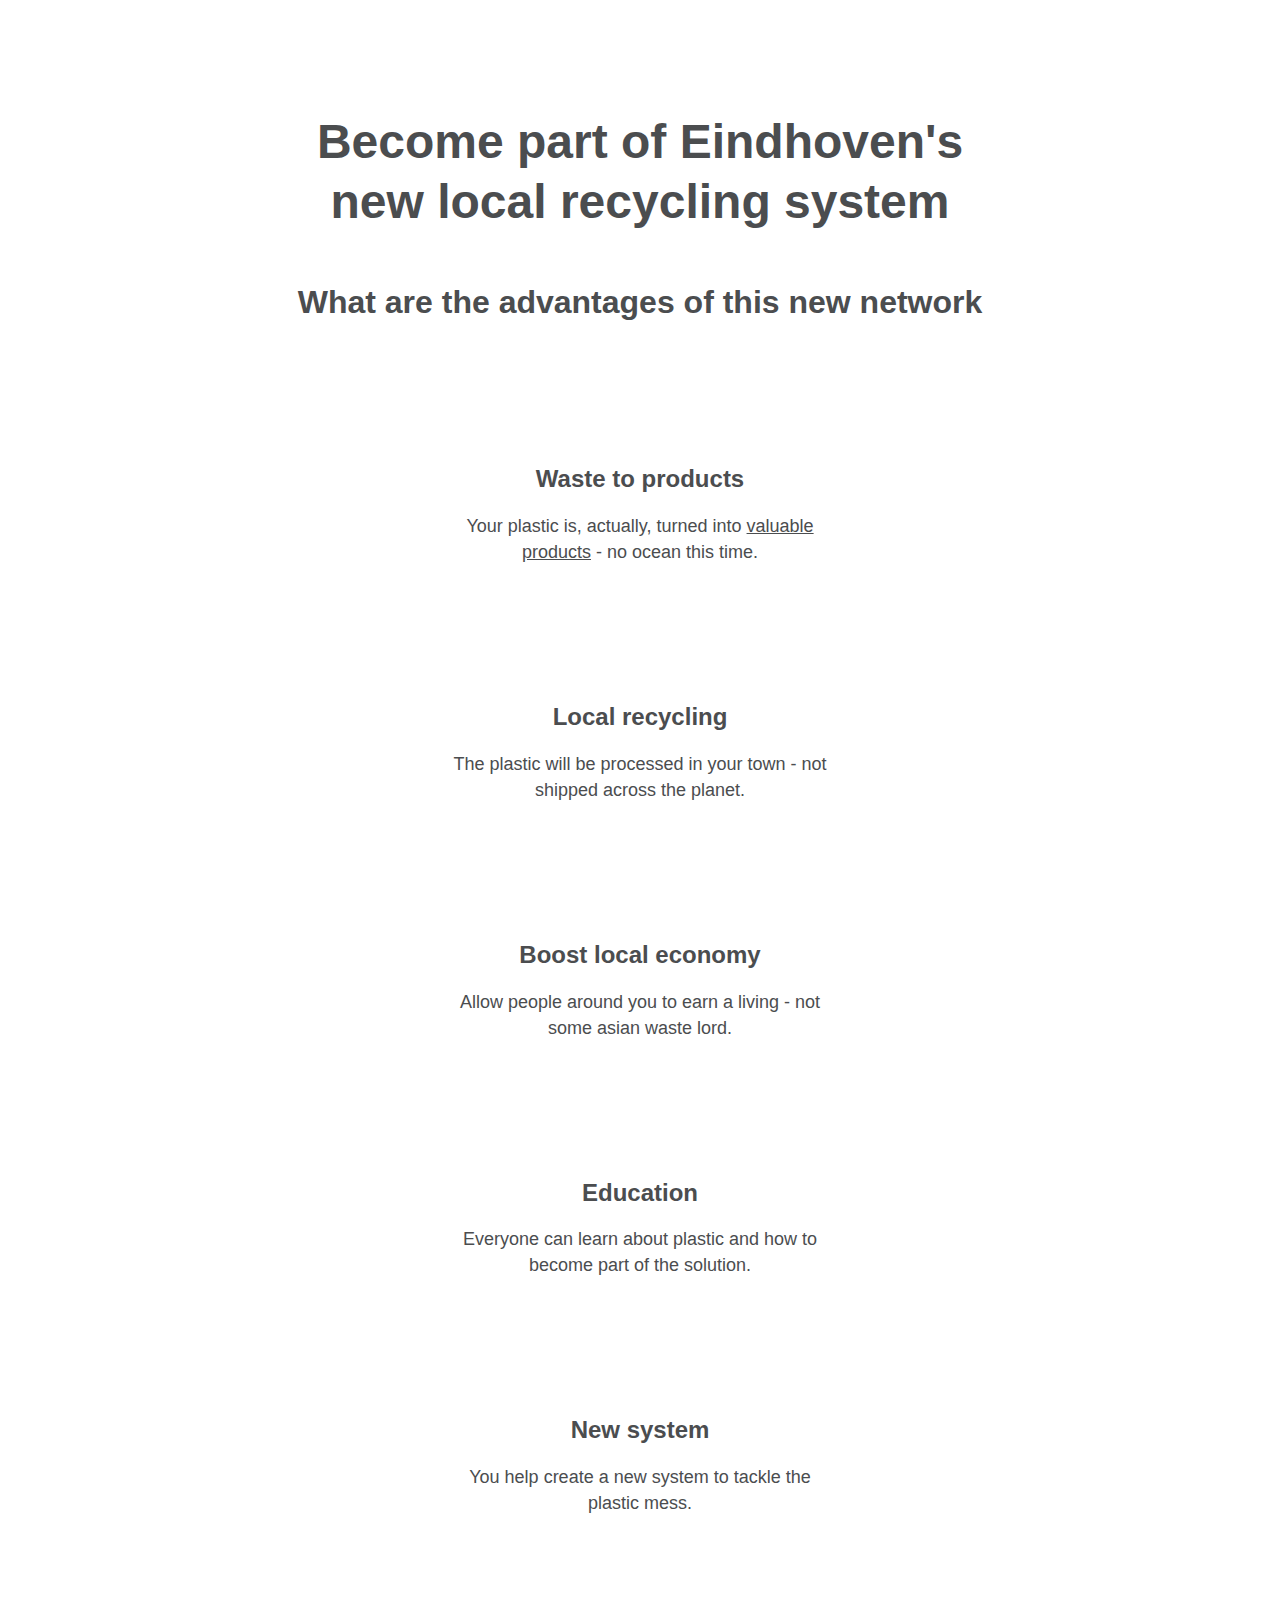
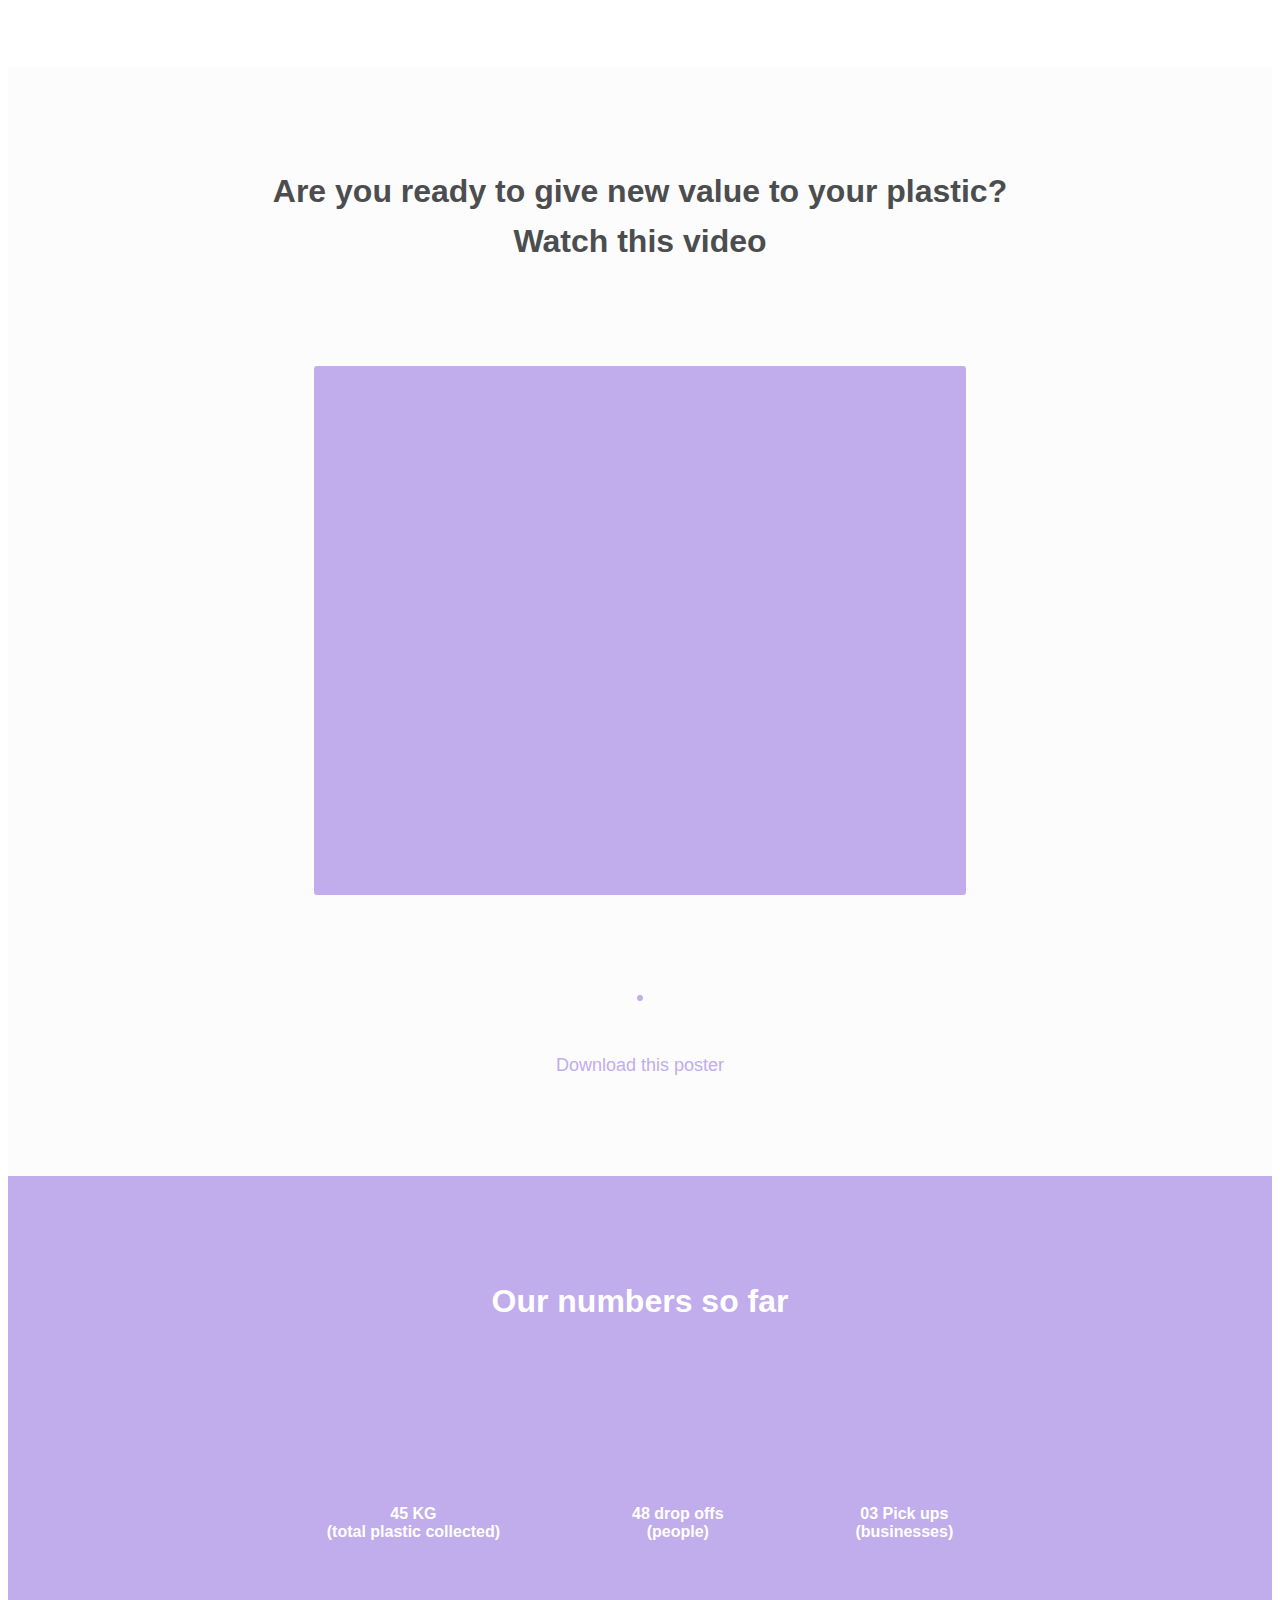
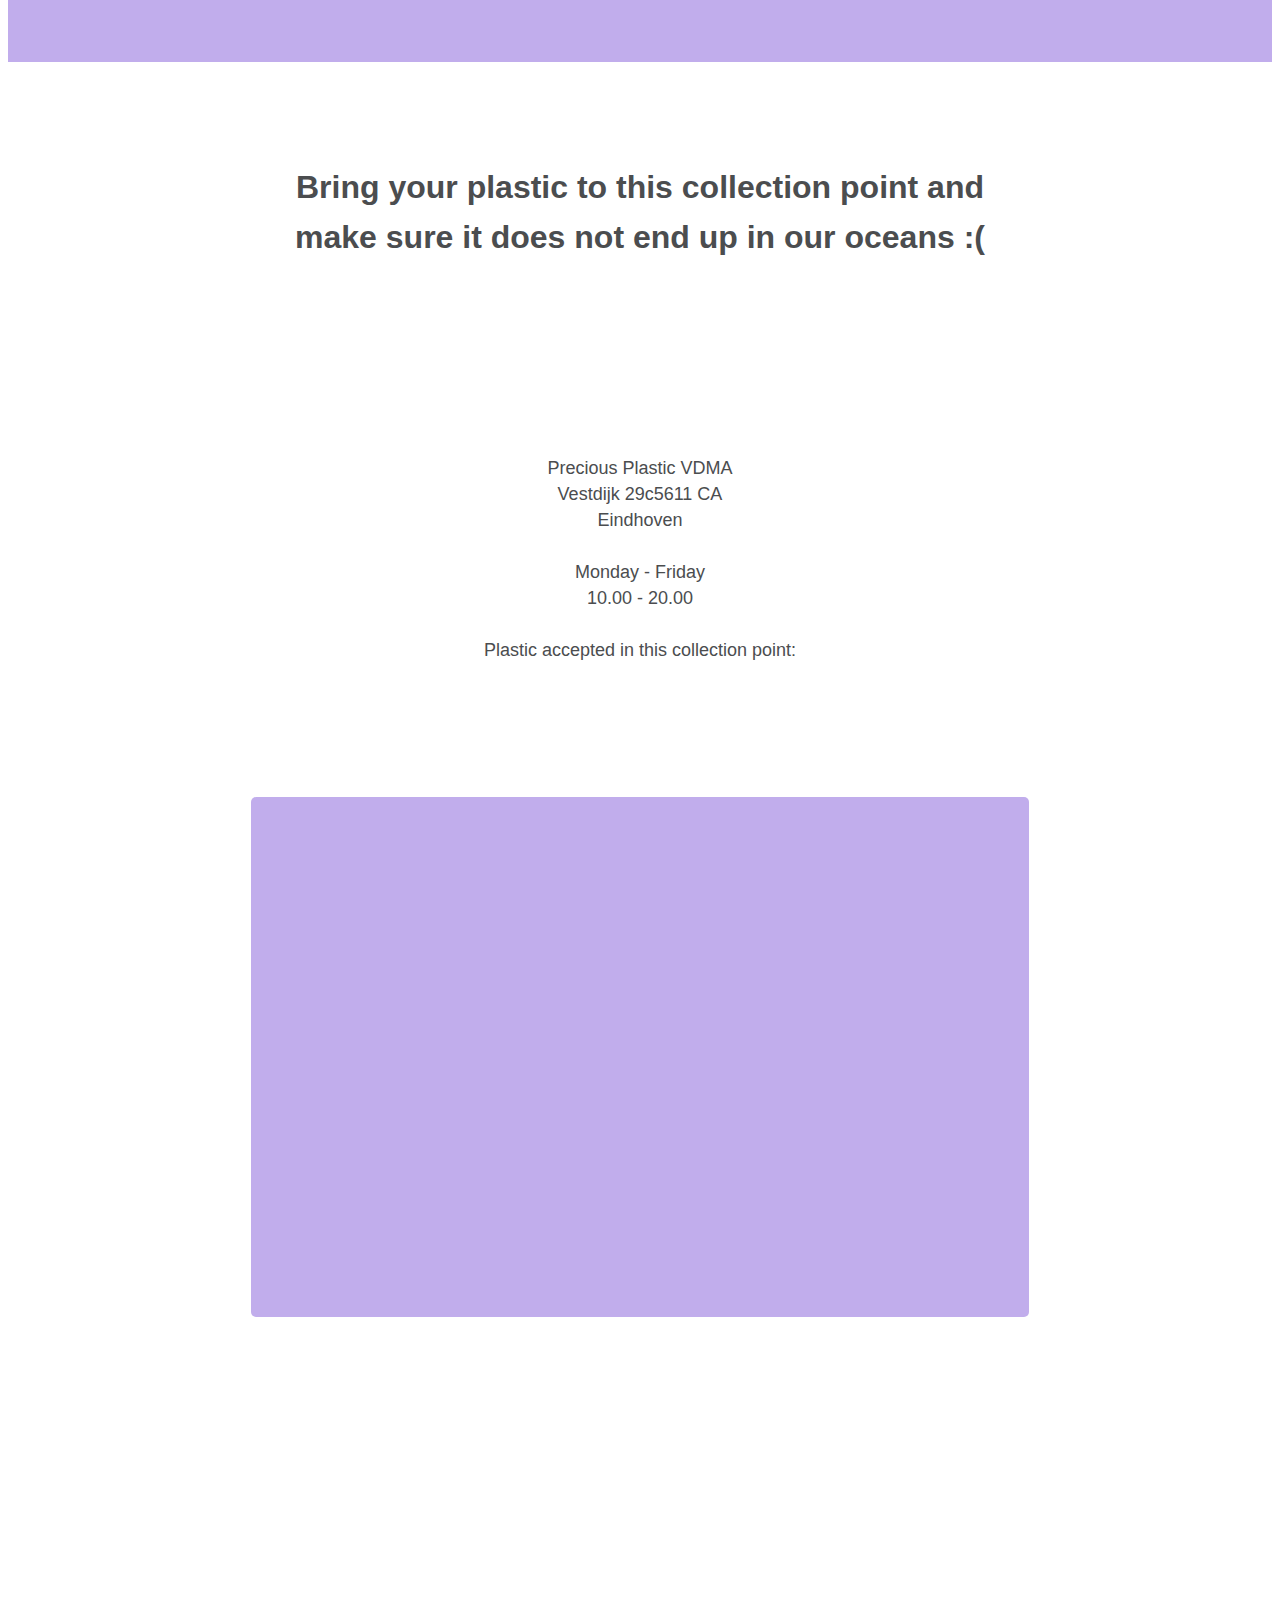
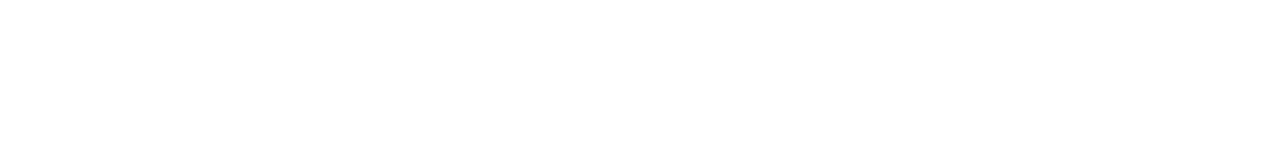
==== index.html @ 82a97abc "eindhoven" ====
<!DOCTYPE html>
<!--  This site was created in Webflow. http://www.webflow.com  -->
<!--  Last Published: Tue May 21 2019 13:34:16 GMT+0000 (UTC)  -->
<html data-wf-page="5cdd6610ee894c392faea8a6" data-wf-site="5cdd6610ee894c29fbaea8a5">
<head>
  <meta charset="utf-8">
  <title>Collect Precious Plastic in Eindhoven</title>
  <meta content="Become part of a new local recycling system" name="description">
  <meta content="Collect Precious Plastic in Eindhoven" property="og:title">
  <meta content="Become part of a new local recycling system" property="og:description">
  <meta content="summary" name="twitter:card">
  <meta content="width=device-width, initial-scale=1" name="viewport">
  <meta content="UA-69053098-6" name="google-site-verification">
  <meta content="Webflow" name="generator">
  <link href="css/normalize.css" rel="stylesheet" type="text/css">
  <link href="css/webflow.css" rel="stylesheet" type="text/css">
  <link href="css/collect-precious-plastic.webflow.css" rel="stylesheet" type="text/css">
  <script src="https://ajax.googleapis.com/ajax/libs/webfont/1.6.26/webfont.js" type="text/javascript"></script>
  <script type="text/javascript">WebFont.load({  google: {    families: ["Varela Round:400","Open Sans:300,300italic,400,400italic,600,600italic,700,700italic,800,800italic"]  }});</script>
  <!-- [if lt IE 9]><script src="https://cdnjs.cloudflare.com/ajax/libs/html5shiv/3.7.3/html5shiv.min.js" type="text/javascript"></script><![endif] -->
  <script type="text/javascript">!function(o,c){var n=c.documentElement,t=" w-mod-";n.className+=t+"js",("ontouchstart"in o||o.DocumentTouch&&c instanceof DocumentTouch)&&(n.className+=t+"touch")}(window,document);</script>
  <link href="images/pp-fav.jpg" rel="shortcut icon" type="image/x-icon">
  <link href="images/pp-webclip.jpg" rel="apple-touch-icon">
</head>
<body class="body">
  <div class="landing"><img src="images/flag_color.png" width="150" srcset="images/flag_color-p-800.png 800w, images/flag_color-p-1080.png 1080w, images/flag_color-p-1600.png 1600w, images/flag_color.png 2403w" sizes="150px" alt="" class="logo">
    <h1 class="h1 hero">Become part of Eindhoven's <br>new local recycling system</h1>
  </div><img src="images/big-image-v5.png" srcset="images/big-image-v5-p-500.png 500w, images/big-image-v5-p-800.png 800w, images/big-image-v5-p-1080.png 1080w, images/big-image-v5-p-1600.png 1600w, images/big-image-v5-p-2000.png 2000w, images/big-image-v5-p-2600.png 2600w, images/big-image-v5.png 2944w" sizes="(max-width: 2944px) 100vw, 2944px" alt="" class="network-illustration"><img src="images/big-image-mobile-v1.png" srcset="images/big-image-mobile-v1-p-500.png 500w, images/big-image-mobile-v1.png 640w" sizes="100vw" alt="" class="image-4">
  <div class="advantages">
    <h1 class="h1">What are the advantages of this new network</h1>
    <div class="advantage-wrapper">
      <div class="advantage-img"><img src="images/advantage-1.png" width="188.5" alt=""></div>
      <div class="advantage-text">
        <h2 class="h2">Waste to products</h2>
        <p class="paragraph">Your plastic is, actually, turned into <a href="https://www.instagram.com/realpreciousplastic/" target="_blank" class="inlinelinnk link-3">valuable products</a> - no ocean this time.</p>
      </div>
    </div>
    <div class="advantage-wrapper">
      <div class="advantage-img"><img src="images/advantage-2.png" width="188.5" alt=""></div>
      <div class="advantage-text">
        <h2 class="h2">Local recycling</h2>
        <p class="paragraph">The plastic will be processed in your town - not shipped across the planet.</p>
      </div>
    </div>
    <div class="advantage-wrapper">
      <div class="advantage-img"><img src="images/advantage-3.png" width="188.5" alt=""></div>
      <div class="advantage-text">
        <h2 class="h2">Boost local economy</h2>
        <p class="paragraph">Allow people around you to earn a living - not some asian waste lord.</p>
      </div>
    </div>
    <div class="advantage-wrapper">
      <div class="advantage-img"><img src="images/advantage-4.png" width="188.5" alt=""></div>
      <div class="advantage-text">
        <h2 class="h2">Education</h2>
        <p class="paragraph">Everyone can learn about plastic and how to become part of the solution.</p>
      </div>
    </div>
    <div class="advantage-wrapper">
      <div class="advantage-img"><img src="images/advantage-5-v2.png" width="188.5" alt=""></div>
      <div class="advantage-text">
        <h2 class="h2">New system</h2>
        <p class="paragraph">You help create a new system to tackle the plastic mess. </p>
      </div>
    </div>
  </div>
  <div class="prepare-your-plastic">
    <h1 class="h1">Are you ready to give new value to your plastic?<br>Watch this video</h1>
    <div class="video-wrapper">
      <div style="padding-top:56.17021276595745%" id="w-node-d976dc9692a2-2faea8a6" class="w-video w-embed"><iframe class="embedly-embed" src="https://cdn.embedly.com/widgets/media.html?src=https%3A%2F%2Fwww.youtube.com%2Fembed%2F7zm_xVx7TBs%3Ffeature%3Doembed&url=http%3A%2F%2Fwww.youtube.com%2Fwatch%3Fv%3D7zm_xVx7TBs&image=https%3A%2F%2Fi.ytimg.com%2Fvi%2F7zm_xVx7TBs%2Fhqdefault.jpg&key=96f1f04c5f4143bcb0f2e68c87d65feb&type=text%2Fhtml&schema=youtube" scrolling="no" frameborder="0" allow="autoplay; fullscreen" allowfullscreen="true"></iframe></div>
    </div><img src="images/poster-for-website.png" width="1240" srcset="images/poster-for-website-p-500.png 500w, images/poster-for-website-p-800.png 800w, images/poster-for-website-p-1080.png 1080w, images/poster-for-website-p-1600.png 1600w, images/poster-for-website-p-2000.png 2000w, images/poster-for-website.png 2480w" sizes="(max-width: 479px) 96vw, (max-width: 767px) 59vw, (max-width: 991px) 64vw, 40vw" alt="" class="poster"><a href="https://drive.google.com/file/d/1kNwgpBP9Ed7vw6lvR9YYVqiqrW-372LN/view?usp=sharing" target="_blank" class="download-poster">Download this poster</a></div>
  <div class="stats">
    <h1 class="h1 white">Our numbers so far</h1><img src="images/just-starting-off.png" width="200" alt="" class="image-2">
    <div class="stats-wrapper">
      <div class="stat-block"><img src="images/stat-kilos.png" width="150" srcset="images/stat-kilos-p-500.png 500w, images/stat-kilos.png 574w" sizes="150px" alt="" class="img-stat">
        <h4 class="heading">45 KG <br>(total plastic collected)</h4>
      </div>
      <div class="stat-block"><img src="images/stat-drop-off.png" width="150" srcset="images/stat-drop-off-p-500.png 500w, images/stat-drop-off.png 574w" sizes="(max-width: 479px) 150px, (max-width: 767px) 30vw, 150px" alt="" class="img-stat">
        <h4 class="heading">48 drop offs<br>(people)</h4>
      </div>
      <div class="stat-block"><img src="images/stat-pick-up.png" width="150" srcset="images/stat-pick-up-p-500.png 500w, images/stat-pick-up.png 574w" sizes="(max-width: 479px) 150px, (max-width: 767px) 30vw, 150px" alt="" class="img-stat">
        <h4 class="heading">03 Pick ups <br>(businesses)</h4>
      </div>
    </div>
  </div>
  <div class="map">
    <h1 class="h1 width">Bring your plastic to this collection point and make sure it does not end up in our oceans :(</h1>
    <div class="business-wrapper">
      <h4 class="heading rightalign">Business? Contact us <a href="mailto:hello@preciousplastic.com?subject=Collection%20Point%20Inquire" class="inline-link link-2">here</a></h4>
    </div>
    <p class="paragraph address">Precious Plastic VDMA <br>Vestdijk 29c5611 CA <br>Eindhoven<br><br>Monday - Friday <br>10.00 - 20.00<br><br>Plastic accepted in this collection point:</p><img src="images/plastic-logos-02.png" width="1498" srcset="images/plastic-logos-02-p-500.png 500w, images/plastic-logos-02-p-800.png 800w, images/plastic-logos-02-p-1080.png 1080w, images/plastic-logos-02-p-1600.png 1600w, images/plastic-logos-02.png 2996w" sizes="(max-width: 479px) 38vw, (max-width: 767px) 30vw, (max-width: 991px) 32vw, 15vw" alt="" class="image">
    <div class="ma-wrapper">
      <div data-widget-latlng="51.43922910000001,5.4815784" data-widget-tooltip="Collection point" data-widget-zoom="13" class="map-element w-widget w-widget-map"></div>
    </div>
  </div>
  <div class="footer">
    <h3 class="h3">Want to know more?</h3><a href="https://preciousplastic.com/" target="_blank" class="link">www.preciousplastic.com</a><a href="https://www.facebook.com/groups/597553317429933/" target="_blank" class="link">www.facebook.com</a></div>
  <script src="https://d1tdp7z6w94jbb.cloudfront.net/js/jquery-3.3.1.min.js" type="text/javascript" integrity="sha256-FgpCb/KJQlLNfOu91ta32o/NMZxltwRo8QtmkMRdAu8=" crossorigin="anonymous"></script>
  <script src="js/webflow.js" type="text/javascript"></script>
  <!-- [if lte IE 9]><script src="https://cdnjs.cloudflare.com/ajax/libs/placeholders/3.0.2/placeholders.min.js"></script><![endif] -->
</body>
</html>
---- css/collect-precious-plastic.webflow.css ----
.landing {
  position: relative;
  z-index: 5;
  max-height: none;
  min-height: auto;
  margin-top: 0px;
  padding-top: 50px;
  text-align: center;
}

.h1 {
  margin-top: 0px;
  font-family: 'Varela Round', sans-serif;
  color: #4b4d4f;
  line-height: 50px;
  text-align: center;
}

.h1.white {
  color: #fff;
  line-height: 50px;
}

.h1.hero {
  font-size: 48px;
  line-height: 60px;
}

.h1.width {
  width: 60%;
  margin-right: auto;
  margin-left: auto;
}

.logo {
  margin: 0px auto 50px;
}

.advantages {
  position: static;
  height: auto;
  margin-top: -35px;
  padding-top: 30px;
  padding-bottom: 50px;
  background-color: #fff;
}

.network-illustration {
  position: static;
  margin-top: -300px;
  padding-bottom: 0px;
}

.div-block {
  position: static;
}

.main-container {
  margin-top: 0px;
  margin-bottom: 0px;
  padding-top: 0px;
  padding-bottom: 0px;
}

.advantage {
  display: -webkit-box;
  display: -webkit-flex;
  display: -ms-flexbox;
  display: flex;
  width: 50%;
  margin: 100px auto;
  -webkit-box-orient: vertical;
  -webkit-box-direction: normal;
  -webkit-flex-direction: column;
  -ms-flex-direction: column;
  flex-direction: column;
  -webkit-box-pack: center;
  -webkit-justify-content: center;
  -ms-flex-pack: center;
  justify-content: center;
  -webkit-box-align: center;
  -webkit-align-items: center;
  -ms-flex-align: center;
  align-items: center;
}

.adv-img {
  width: 30%;
}

.adv-text {
  position: relative;
  width: 60%;
  text-align: left;
}

.h2 {
  font-family: 'Varela Round', sans-serif;
  color: #4b4d4f;
  text-align: center;
}

.paragraph {
  margin-bottom: 0px;
  font-family: 'Open Sans', sans-serif;
  color: #4b4d4f;
  font-size: 18px;
  line-height: 26px;
  text-align: center;
}

.paragraph.address {
  margin-top: 0px;
  font-size: 18px;
  font-weight: 400;
  text-align: center;
}

.prepare-your-plastic {
  padding-top: 100px;
  padding-bottom: 100px;
  background-color: #fcfcfc;
  text-align: center;
}

.video-wrapper {
  width: 50%;
  margin-top: 100px;
  margin-right: auto;
  margin-left: auto;
  padding: 10px;
  border-radius: 3px;
  background-color: #c1adec;
}

.poster {
  width: 40%;
  margin-top: 100px;
  margin-right: auto;
  margin-left: auto;
  border-style: solid;
  border-width: 3px;
  border-color: #c1adec;
  border-radius: 10px;
}

.download-poster {
  display: block;
  width: 50%;
  margin-top: 50px;
  margin-right: auto;
  margin-left: auto;
  font-family: 'Varela Round', sans-serif;
  color: #c1adec;
  font-size: 18px;
  text-decoration: none;
}

.download-poster:hover {
  margin-top: 50px;
  padding-top: 0px;
  color: #9d7ce4;
}

.stats {
  padding-top: 100px;
  padding-bottom: 100px;
  background-color: #c1adec;
}

.stats-wrapper {
  display: -webkit-box;
  display: -webkit-flex;
  display: -ms-flexbox;
  display: flex;
  width: 60%;
  margin-top: 100px;
  margin-right: auto;
  margin-left: auto;
  -webkit-justify-content: space-around;
  -ms-flex-pack: distribute;
  justify-content: space-around;
}

.stat-block {
  text-align: center;
}

.heading {
  font-family: 'Varela Round', sans-serif;
  color: #fff;
  text-align: center;
}

.heading.rightalign {
  text-align: right;
}

.img-stat {
  margin-right: auto;
  margin-left: auto;
}

.map {
  overflow: hidden;
  margin-top: 100px;
  margin-bottom: 99px;
}

.body {
  text-align: center;
}

.image {
  width: 15%;
  margin-top: 30px;
}

.footer {
  display: -webkit-box;
  display: -webkit-flex;
  display: -ms-flexbox;
  display: flex;
  height: 300px;
  padding-bottom: 20px;
  -webkit-box-orient: vertical;
  -webkit-box-direction: normal;
  -webkit-flex-direction: column;
  -ms-flex-direction: column;
  flex-direction: column;
  -webkit-box-pack: end;
  -webkit-justify-content: flex-end;
  -ms-flex-pack: end;
  justify-content: flex-end;
  -webkit-box-align: center;
  -webkit-align-items: center;
  -ms-flex-align: center;
  align-items: center;
  background-image: url('../images/footer.png');
  background-position: 50% 0%;
  background-size: cover;
  background-repeat: no-repeat;
}

.link {
  position: static;
  display: block;
  margin-bottom: 10px;
  font-family: 'Varela Round', sans-serif;
  color: #fff;
  font-size: 20px;
  text-decoration: none;
}

.h3 {
  font-family: 'Varela Round', sans-serif;
  color: #fff;
  font-size: 20px;
}

.image-2 {
  margin-top: -100px;
  margin-left: 50%;
  -webkit-transform: rotate(-25deg);
  -ms-transform: rotate(-25deg);
  transform: rotate(-25deg);
}

.map-element {
  width: auto;
  height: 480px;
  margin-top: 0px;
  margin-right: auto;
  margin-left: auto;
}

.ma-wrapper {
  width: 60%;
  height: 500px;
  margin-top: 100px;
  margin-right: auto;
  margin-left: auto;
  padding: 10px;
  border-radius: 5px;
  background-color: #c1adec;
}

.business-wrapper {
  position: relative;
  overflow: hidden;
  margin-top: 100px;
  margin-right: -50px;
  padding: 16px 100px 16px 15px;
  background-image: url('../images/business-blob.png');
  background-position: 100% 50%;
  background-size: contain;
  background-repeat: no-repeat;
  -webkit-transform: rotate(6deg);
  -ms-transform: rotate(6deg);
  transform: rotate(6deg);
}

.link-2 {
  color: #fff;
}

.image-4 {
  display: none;
}

.link-3 {
  color: #4b4d4f;
}

.link-3:hover {
  color: #828990;
}

.advantage-wrapper {
  display: -webkit-box;
  display: -webkit-flex;
  display: -ms-flexbox;
  display: flex;
  width: 50%;
  margin: 100px auto;
  -webkit-box-orient: vertical;
  -webkit-box-direction: normal;
  -webkit-flex-direction: column;
  -ms-flex-direction: column;
  flex-direction: column;
}

.advantage-text {
  width: 60%;
  margin-right: auto;
  margin-left: auto;
}

@media (max-width: 991px) {
  .advantages {
    margin-top: 0px;
    padding-right: 100px;
    padding-left: 100px;
  }
  .network-illustration {
    margin-top: 0px;
  }
  .advantage {
    width: 100%;
  }
  .paragraph.address {
    margin-top: 50px;
  }
  .prepare-your-plastic {
    padding-right: 100px;
    padding-left: 100px;
  }
  .video-wrapper {
    width: 100%;
  }
  .poster {
    width: 80%;
  }
  .stats-wrapper {
    width: 100%;
  }
  .map {
    overflow: hidden;
    padding-right: 100px;
    padding-left: 100px;
  }
  .image {
    width: 40%;
  }
  .footer {
    height: 200px;
    background-position: 50% 50%;
  }
  .image-2 {
    width: 15%;
    margin-top: -62px;
    margin-left: 70%;
  }
  .map-element {
    height: 280px;
  }
  .ma-wrapper {
    width: 100%;
    height: 300px;
  }
  .business-wrapper {
    overflow: hidden;
    margin-top: 50px;
    margin-right: -150px;
  }
  .advantage-wrapper {
    width: 100%;
  }
}

@media (max-width: 767px) {
  .image-2 {
    margin-top: -50px;
  }
  .advantage-text {
    width: 80%;
  }
}

@media (max-width: 479px) {
  .landing {
    padding-right: 10px;
    padding-left: 10px;
  }
  .h1 {
    font-size: 32px;
    line-height: 40px;
  }
  .h1.hero {
    font-size: 32px;
    line-height: 40px;
  }
  .h1.width {
    width: 100%;
  }
  .advantages {
    padding-right: 10px;
    padding-left: 10px;
  }
  .network-illustration {
    display: none;
  }
  .adv-img {
    width: 50%;
  }
  .adv-text {
    width: 100%;
  }
  .h2 {
    font-size: 24px;
  }
  .prepare-your-plastic {
    padding-right: 10px;
    padding-left: 10px;
  }
  .poster {
    width: 100%;
    margin-top: 50px;
  }
  .stats {
    padding-right: 10px;
    padding-left: 10px;
  }
  .stats-wrapper {
    -webkit-box-orient: vertical;
    -webkit-box-direction: normal;
    -webkit-flex-direction: column;
    -ms-flex-direction: column;
    flex-direction: column;
    -webkit-box-pack: center;
    -webkit-justify-content: center;
    -ms-flex-pack: center;
    justify-content: center;
    -webkit-box-align: center;
    -webkit-align-items: center;
    -ms-flex-align: center;
    align-items: center;
  }
  .stat-block {
    margin-bottom: 50px;
  }
  .heading {
    font-size: 16px;
  }
  .map {
    padding-right: 10px;
    padding-left: 10px;
  }
  .footer {
    height: 200px;
  }
  .link {
    font-size: 16px;
  }
  .h3 {
    font-size: 18px;
  }
  .image-2 {
    width: 30%;
    margin-top: 30px;
    margin-left: 70%;
  }
  .map-element {
    height: 230px;
  }
  .ma-wrapper {
    height: 250px;
  }
  .image-3 {
    width: auto;
  }
  .business-wrapper {
    display: none;
  }
  .image-4 {
    display: block;
  }
  .advantage-text {
    width: 90%;
  }
}
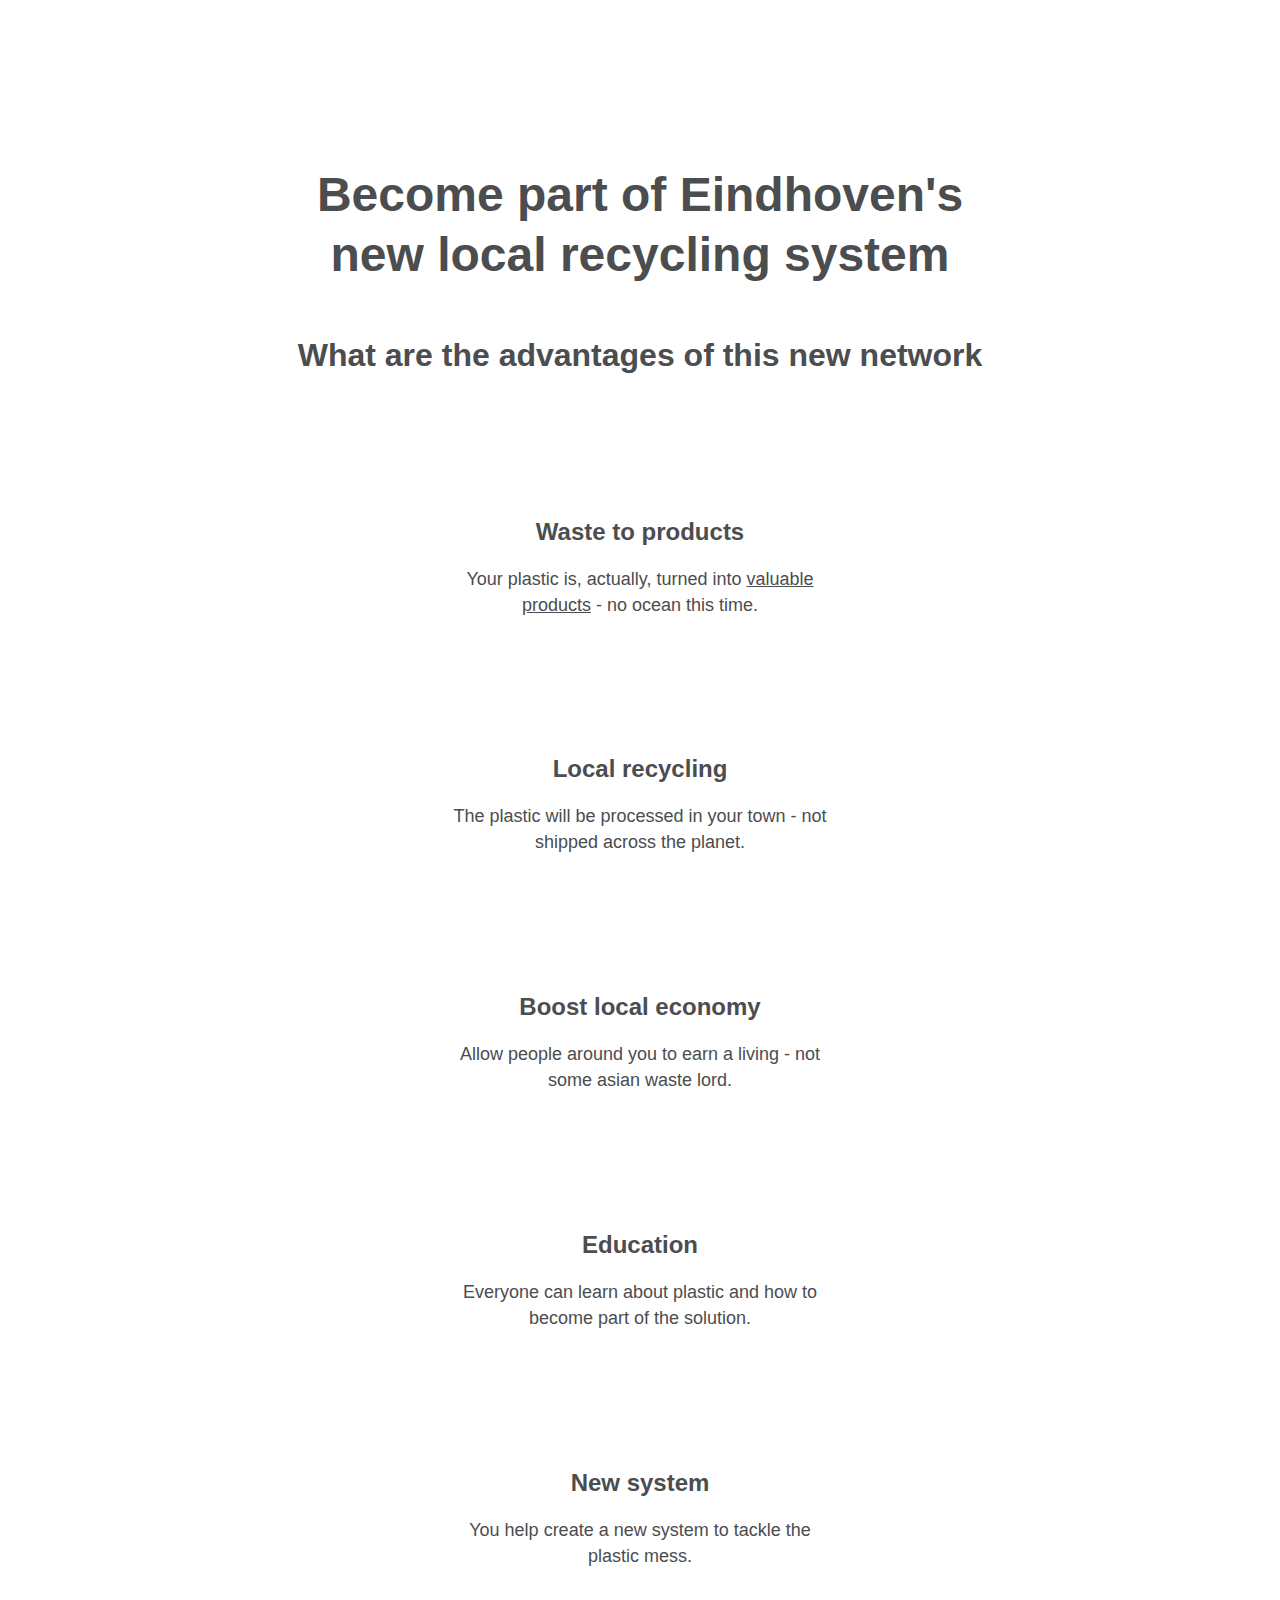
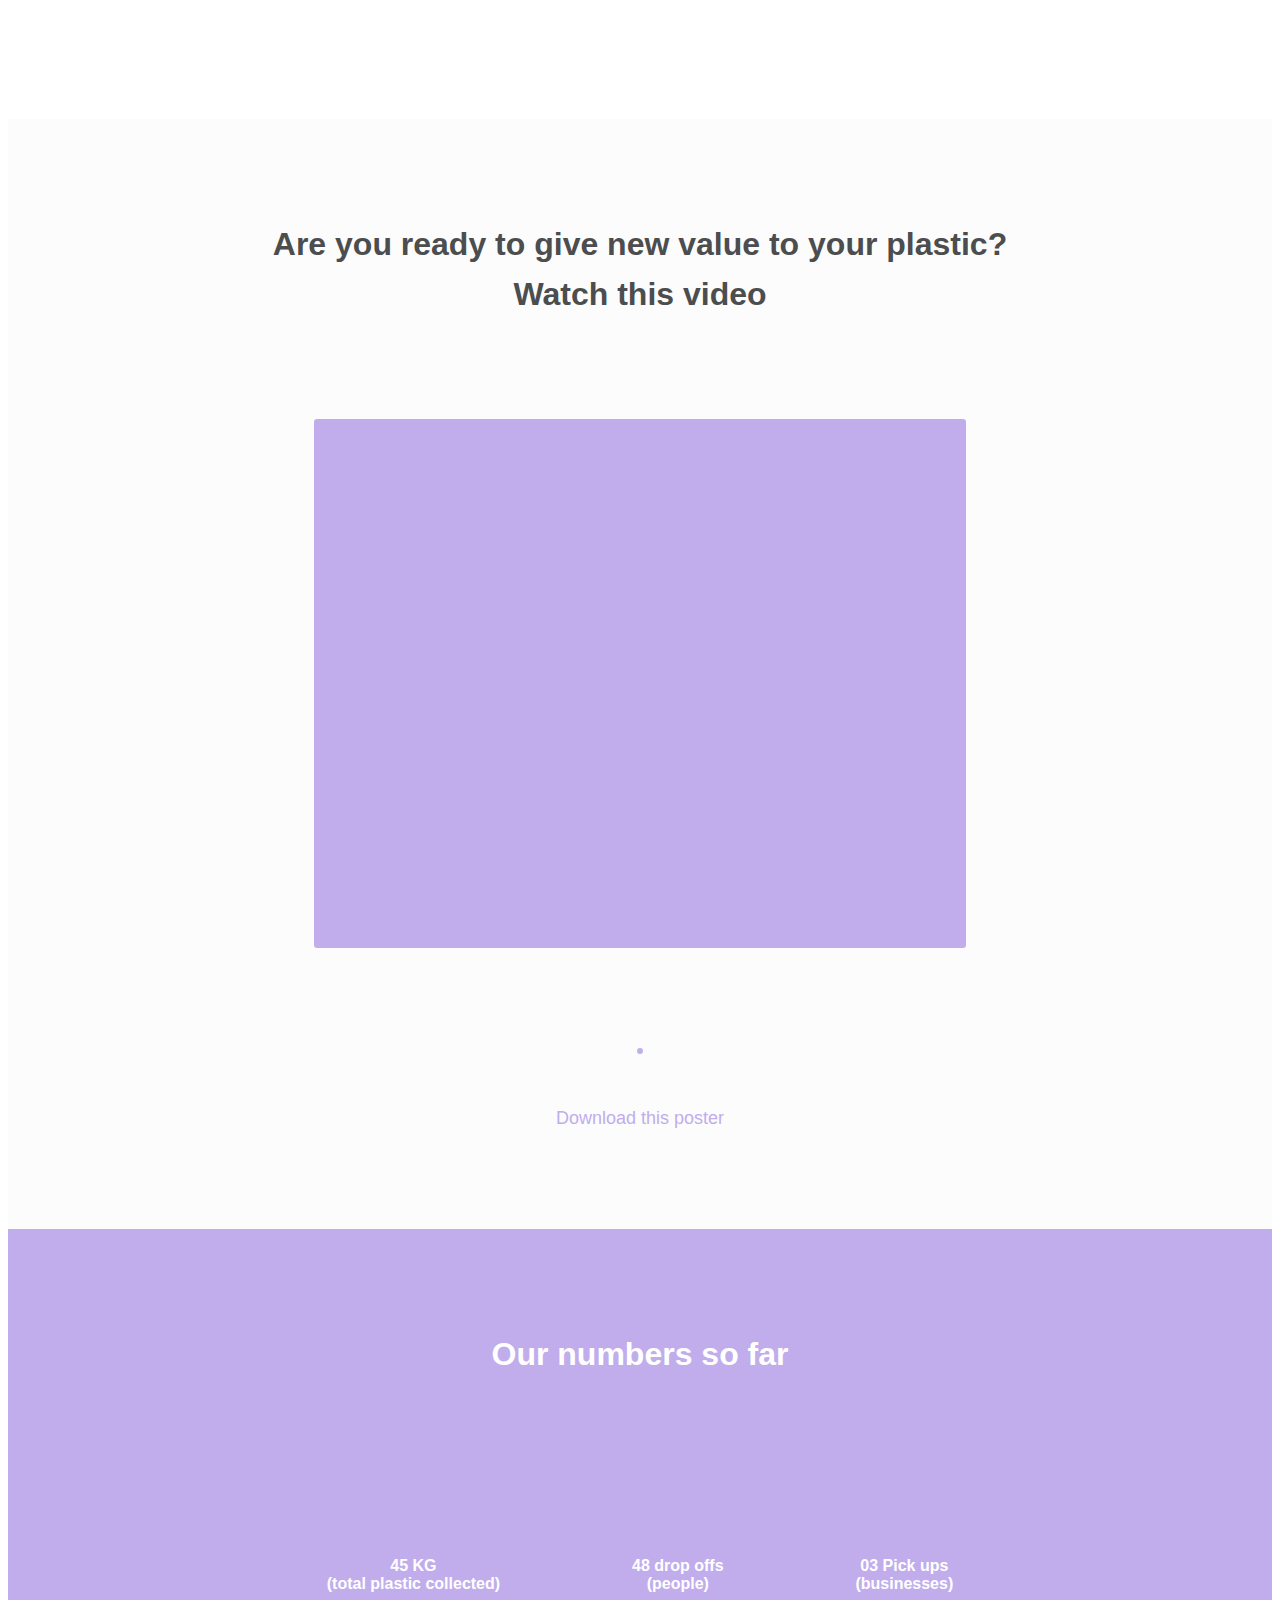
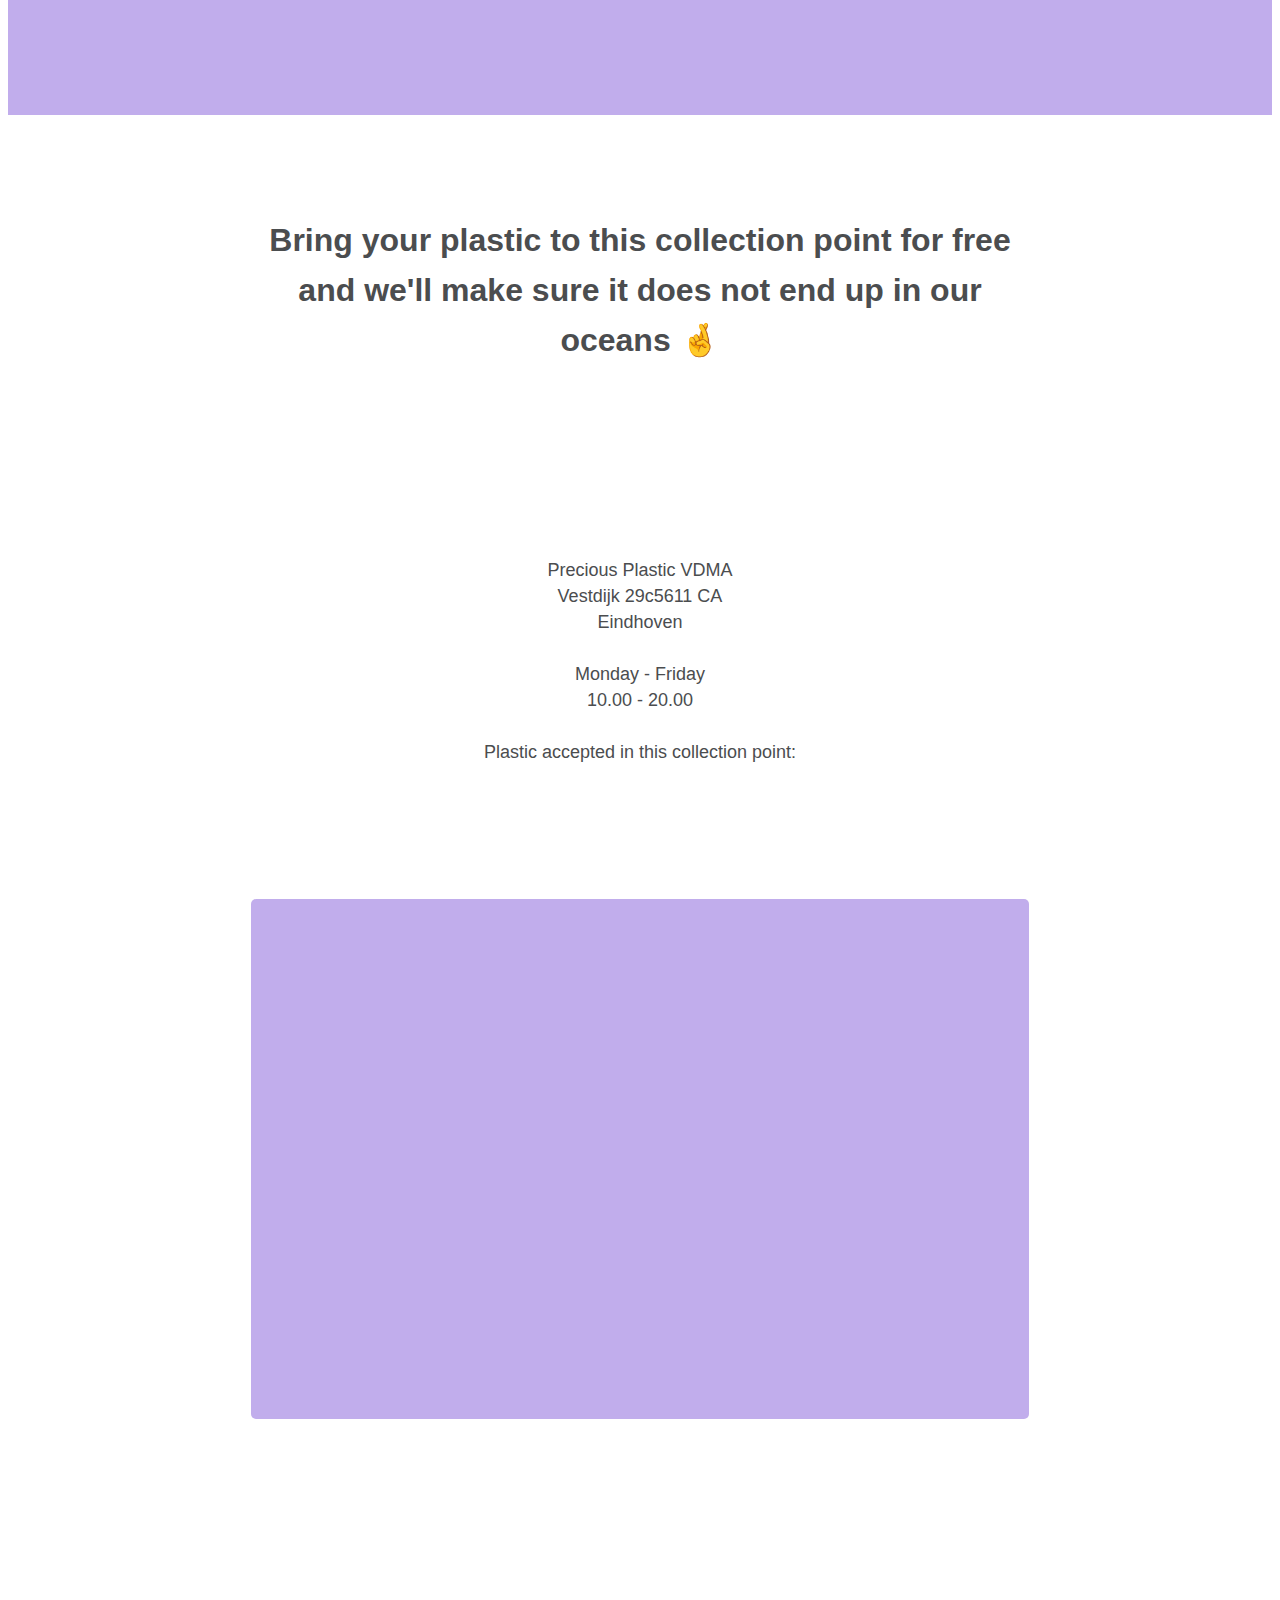
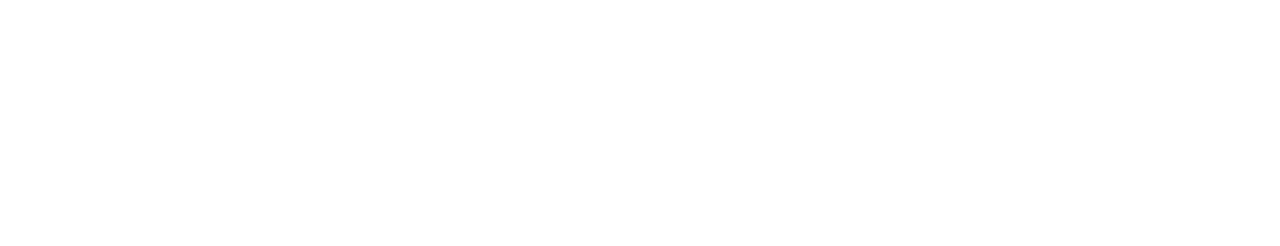
==== commit 792e6bcc: "update SM sharing image" ====
--- a/index.html
+++ b/index.html
@@ -1,6 +1,6 @@
 <!DOCTYPE html>
 <!--  This site was created in Webflow. http://www.webflow.com  -->
-<!--  Last Published: Tue May 21 2019 13:34:16 GMT+0000 (UTC)  -->
+<!--  Last Published: Fri May 24 2019 09:18:52 GMT+0000 (UTC)  -->
 <html data-wf-page="5cdd6610ee894c392faea8a6" data-wf-site="5cdd6610ee894c29fbaea8a5">
 <head>
   <meta charset="utf-8">
@@ -8,6 +8,7 @@
   <meta content="Become part of a new local recycling system" name="description">
   <meta content="Collect Precious Plastic in Eindhoven" property="og:title">
   <meta content="Become part of a new local recycling system" property="og:description">
+  <meta content="https://uploads-ssl.webflow.com/5cdd6610ee894c29fbaea8a5/5ce7b6cd9dad4510b2ed3f58_60893386_2372425512821483_7799157183534333952_o.jpg" property="og:image">
   <meta content="summary" name="twitter:card">
   <meta content="width=device-width, initial-scale=1" name="viewport">
   <meta content="UA-69053098-6" name="google-site-verification">
@@ -23,8 +24,11 @@
   <link href="images/pp-webclip.jpg" rel="apple-touch-icon">
 </head>
 <body class="body">
+  <div class="top-banner">
+    <h4 class="heading purple">Thanks for testing out this new recycling system and try to fix the plastic mess ;)</h4>
+  </div>
   <div class="landing"><img src="images/flag_color.png" width="150" srcset="images/flag_color-p-800.png 800w, images/flag_color-p-1080.png 1080w, images/flag_color-p-1600.png 1600w, images/flag_color.png 2403w" sizes="150px" alt="" class="logo">
-    <h1 class="h1 hero">Become part of Eindhoven's <br>new local recycling system</h1>
+    <h1 class="h1 hero">Become part of Eindhoven&#x27;s<br>new local recycling system</h1>
   </div><img src="images/big-image-v5.png" srcset="images/big-image-v5-p-500.png 500w, images/big-image-v5-p-800.png 800w, images/big-image-v5-p-1080.png 1080w, images/big-image-v5-p-1600.png 1600w, images/big-image-v5-p-2000.png 2000w, images/big-image-v5-p-2600.png 2600w, images/big-image-v5.png 2944w" sizes="(max-width: 2944px) 100vw, 2944px" alt="" class="network-illustration"><img src="images/big-image-mobile-v1.png" srcset="images/big-image-mobile-v1-p-500.png 500w, images/big-image-mobile-v1.png 640w" sizes="100vw" alt="" class="image-4">
   <div class="advantages">
     <h1 class="h1">What are the advantages of this new network</h1>
@@ -84,7 +88,7 @@
     </div>
   </div>
   <div class="map">
-    <h1 class="h1 width">Bring your plastic to this collection point and make sure it does not end up in our oceans :(</h1>
+    <h1 class="h1 width">Bring your plastic to this collection point for free and we&#x27;ll make sure it does not end up in our oceans 🤞</h1>
     <div class="business-wrapper">
       <h4 class="heading rightalign">Business? Contact us <a href="mailto:hello@preciousplastic.com?subject=Collection%20Point%20Inquire" class="inline-link link-2">here</a></h4>
     </div>
@@ -99,4 +103,4 @@
   <script src="js/webflow.js" type="text/javascript"></script>
   <!-- [if lte IE 9]><script src="https://cdnjs.cloudflare.com/ajax/libs/placeholders/3.0.2/placeholders.min.js"></script><![endif] -->
 </body>
-</html>
+</html>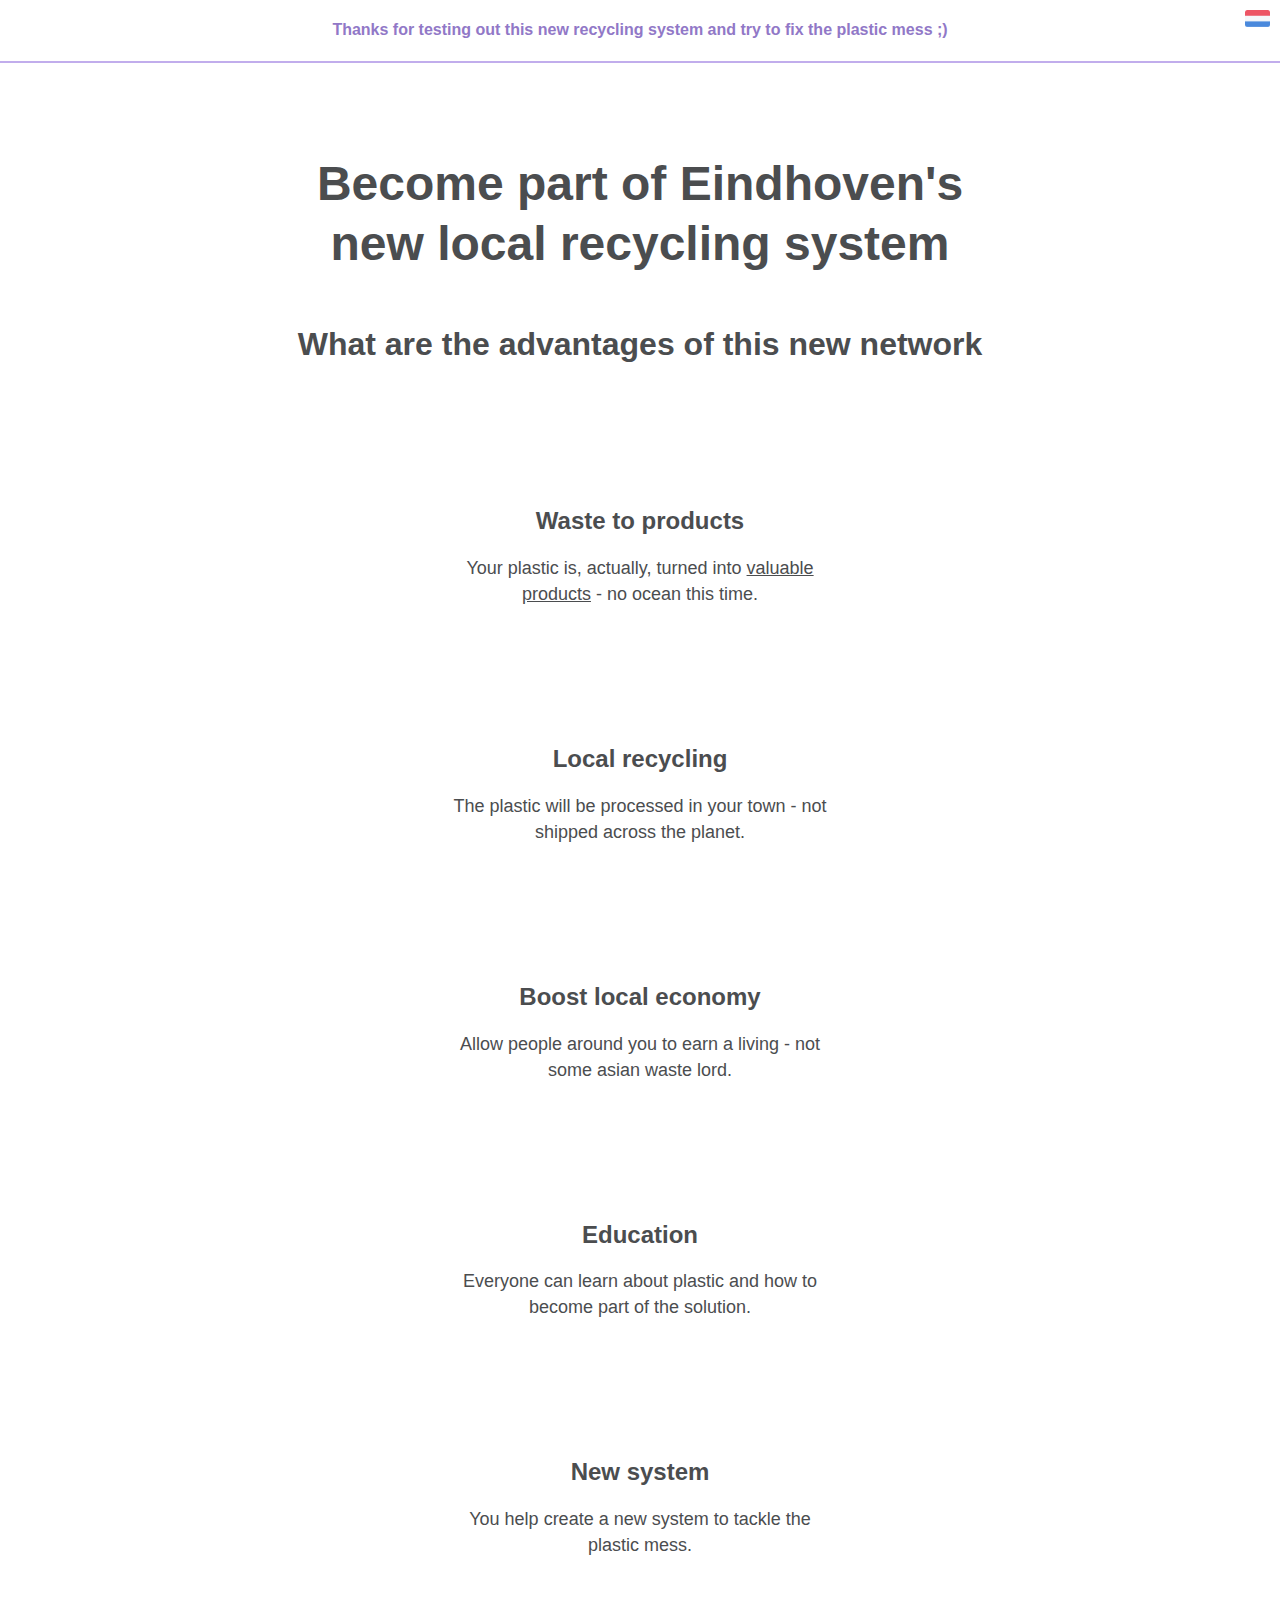
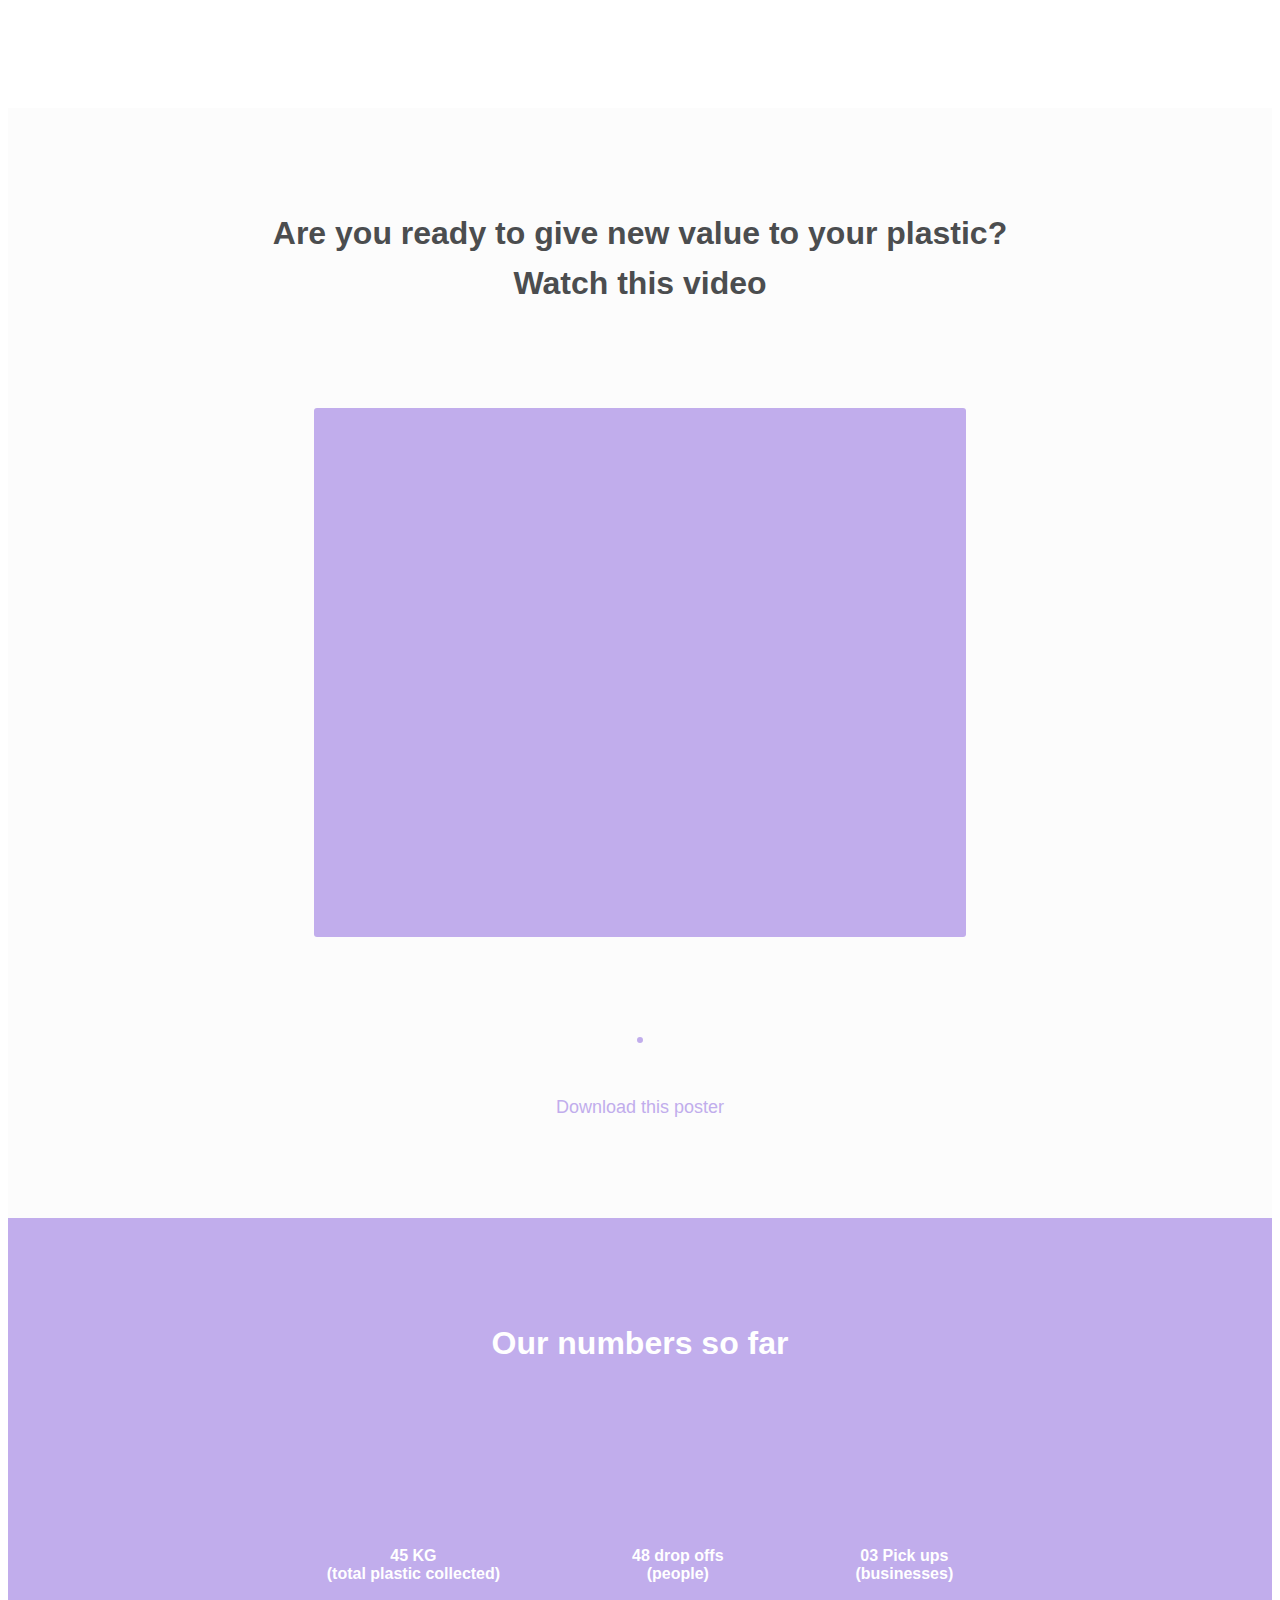
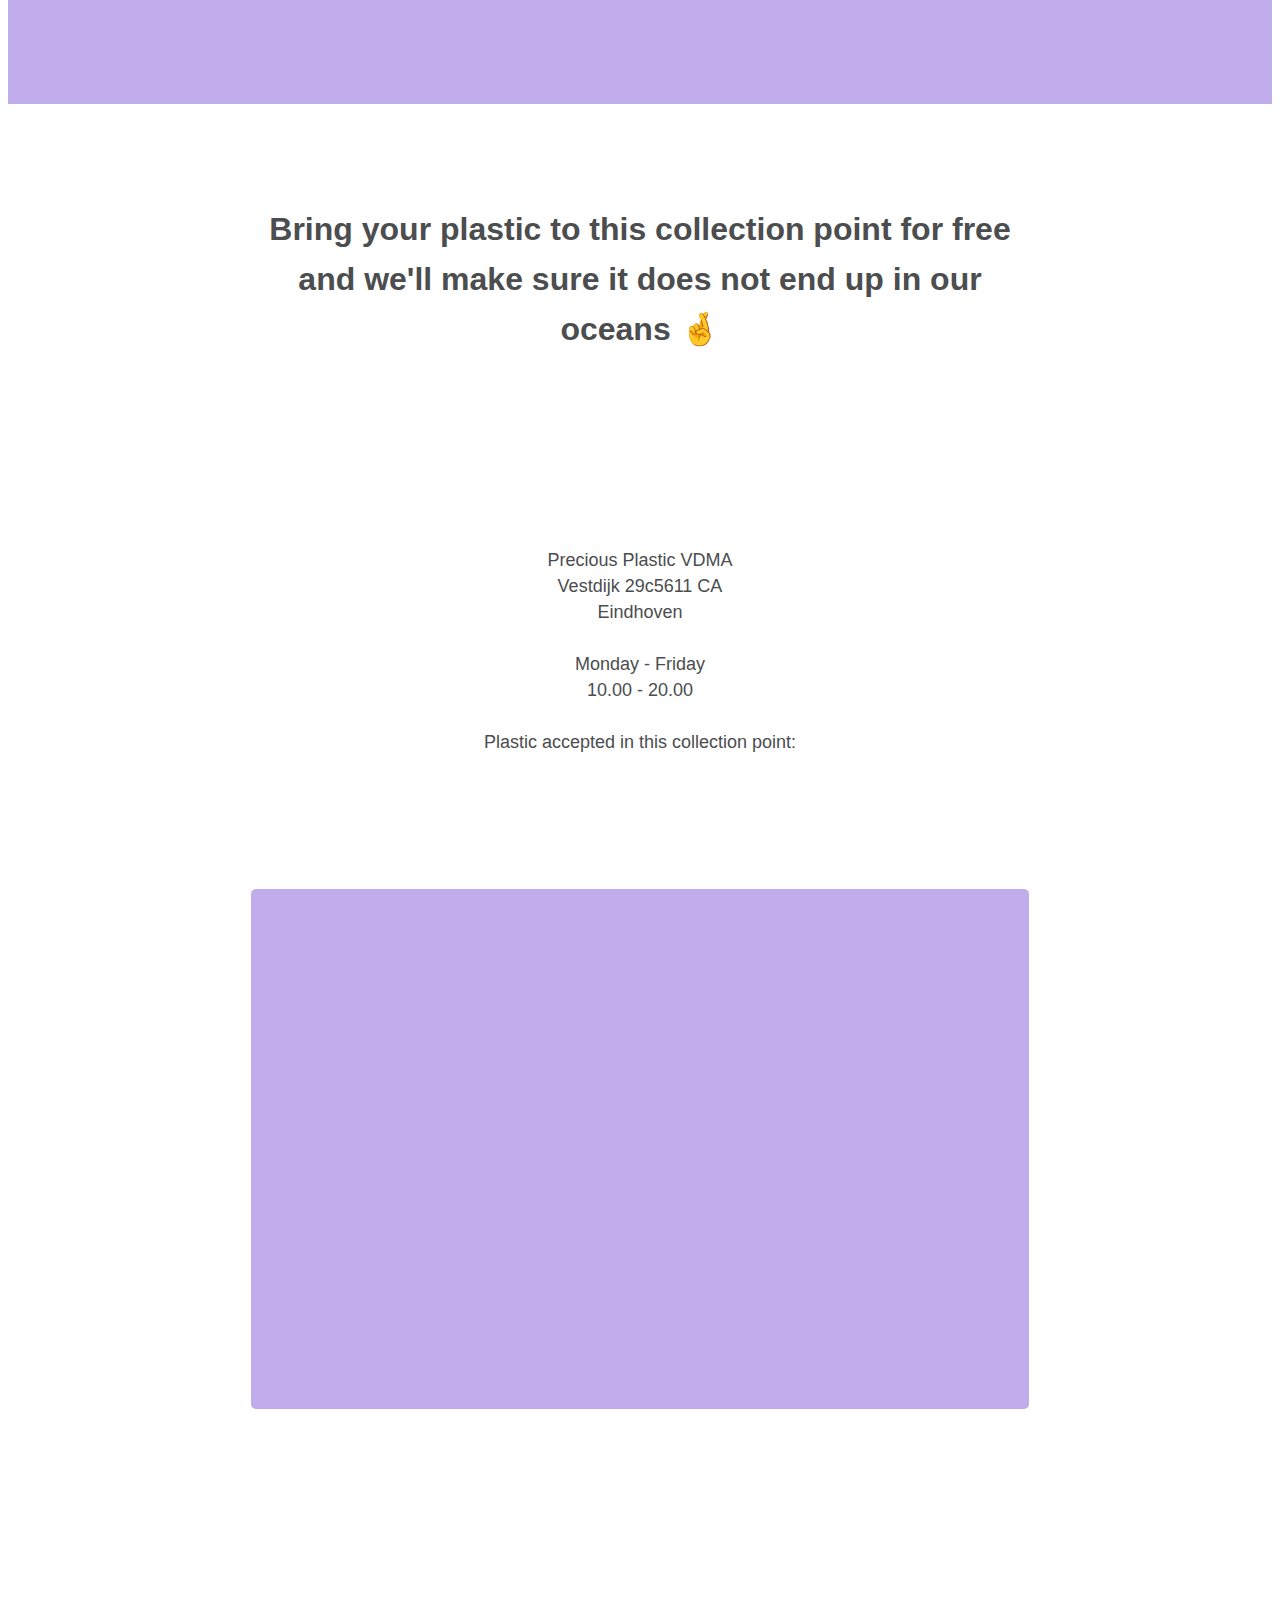
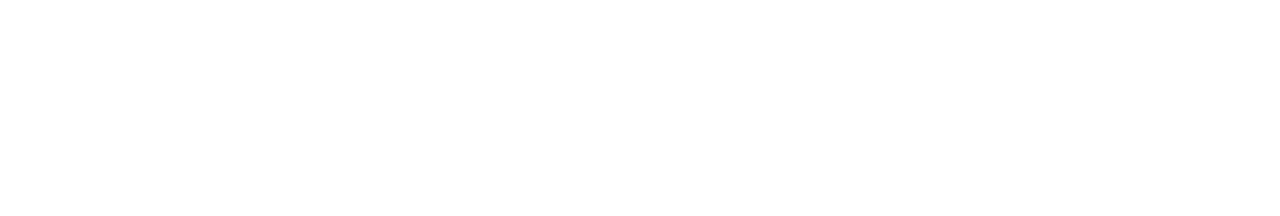
==== commit 686d11f3: "ducth version" ====
--- a/index.html
+++ b/index.html
@@ -1,6 +1,6 @@
 <!DOCTYPE html>
 <!--  This site was created in Webflow. http://www.webflow.com  -->
-<!--  Last Published: Fri May 24 2019 09:18:52 GMT+0000 (UTC)  -->
+<!--  Last Published: Mon Jun 03 2019 17:30:06 GMT+0000 (UTC)  -->
 <html data-wf-page="5cdd6610ee894c392faea8a6" data-wf-site="5cdd6610ee894c29fbaea8a5">
 <head>
   <meta charset="utf-8">
@@ -27,7 +27,7 @@
   <div class="top-banner">
     <h4 class="heading purple">Thanks for testing out this new recycling system and try to fix the plastic mess ;)</h4>
   </div>
-  <div class="landing"><img src="images/flag_color.png" width="150" srcset="images/flag_color-p-800.png 800w, images/flag_color-p-1080.png 1080w, images/flag_color-p-1600.png 1600w, images/flag_color.png 2403w" sizes="150px" alt="" class="logo">
+  <div class="landing"><img src="images/flag_color.png" width="150" srcset="images/flag_color-p-800.png 800w, images/flag_color-p-1080.png 1080w, images/flag_color-p-1600.png 1600w, images/flag_color.png 2403w" sizes="(max-width: 479px) 71vw, 150px" alt="" class="logo">
     <h1 class="h1 hero">Become part of Eindhoven&#x27;s<br>new local recycling system</h1>
   </div><img src="images/big-image-v5.png" srcset="images/big-image-v5-p-500.png 500w, images/big-image-v5-p-800.png 800w, images/big-image-v5-p-1080.png 1080w, images/big-image-v5-p-1600.png 1600w, images/big-image-v5-p-2000.png 2000w, images/big-image-v5-p-2600.png 2600w, images/big-image-v5.png 2944w" sizes="(max-width: 2944px) 100vw, 2944px" alt="" class="network-illustration"><img src="images/big-image-mobile-v1.png" srcset="images/big-image-mobile-v1-p-500.png 500w, images/big-image-mobile-v1.png 640w" sizes="100vw" alt="" class="image-4">
   <div class="advantages">
@@ -74,15 +74,15 @@
       <div style="padding-top:56.17021276595745%" id="w-node-d976dc9692a2-2faea8a6" class="w-video w-embed"><iframe class="embedly-embed" src="https://cdn.embedly.com/widgets/media.html?src=https%3A%2F%2Fwww.youtube.com%2Fembed%2F7zm_xVx7TBs%3Ffeature%3Doembed&url=http%3A%2F%2Fwww.youtube.com%2Fwatch%3Fv%3D7zm_xVx7TBs&image=https%3A%2F%2Fi.ytimg.com%2Fvi%2F7zm_xVx7TBs%2Fhqdefault.jpg&key=96f1f04c5f4143bcb0f2e68c87d65feb&type=text%2Fhtml&schema=youtube" scrolling="no" frameborder="0" allow="autoplay; fullscreen" allowfullscreen="true"></iframe></div>
     </div><img src="images/poster-for-website.png" width="1240" srcset="images/poster-for-website-p-500.png 500w, images/poster-for-website-p-800.png 800w, images/poster-for-website-p-1080.png 1080w, images/poster-for-website-p-1600.png 1600w, images/poster-for-website-p-2000.png 2000w, images/poster-for-website.png 2480w" sizes="(max-width: 479px) 96vw, (max-width: 767px) 59vw, (max-width: 991px) 64vw, 40vw" alt="" class="poster"><a href="https://drive.google.com/file/d/1kNwgpBP9Ed7vw6lvR9YYVqiqrW-372LN/view?usp=sharing" target="_blank" class="download-poster">Download this poster</a></div>
   <div class="stats">
-    <h1 class="h1 white">Our numbers so far</h1><img src="images/just-starting-off.png" width="200" alt="" class="image-2">
+    <h1 class="h1 white">Our numbers so far</h1><img src="images/just-starting-off.png" width="200" alt="" class="just-beginning">
     <div class="stats-wrapper">
-      <div class="stat-block"><img src="images/stat-kilos.png" width="150" srcset="images/stat-kilos-p-500.png 500w, images/stat-kilos.png 574w" sizes="150px" alt="" class="img-stat">
+      <div class="stat-block"><img src="images/stat-kilos.png" width="150" srcset="images/stat-kilos-p-500.png 500w, images/stat-kilos.png 574w" sizes="(max-width: 479px) 100vw, 150px" alt="" class="img-stat">
         <h4 class="heading">45 KG <br>(total plastic collected)</h4>
       </div>
-      <div class="stat-block"><img src="images/stat-drop-off.png" width="150" srcset="images/stat-drop-off-p-500.png 500w, images/stat-drop-off.png 574w" sizes="(max-width: 479px) 150px, (max-width: 767px) 30vw, 150px" alt="" class="img-stat">
+      <div class="stat-block"><img src="images/stat-drop-off.png" width="150" srcset="images/stat-drop-off-p-500.png 500w, images/stat-drop-off.png 574w" sizes="(max-width: 479px) 88vw, (max-width: 767px) 30vw, 150px" alt="" class="img-stat">
         <h4 class="heading">48 drop offs<br>(people)</h4>
       </div>
-      <div class="stat-block"><img src="images/stat-pick-up.png" width="150" srcset="images/stat-pick-up-p-500.png 500w, images/stat-pick-up.png 574w" sizes="(max-width: 479px) 150px, (max-width: 767px) 30vw, 150px" alt="" class="img-stat">
+      <div class="stat-block"><img src="images/stat-pick-up.png" width="150" srcset="images/stat-pick-up-p-500.png 500w, images/stat-pick-up.png 574w" sizes="(max-width: 479px) 100vw, (max-width: 767px) 30vw, 150px" alt="" class="img-stat">
         <h4 class="heading">03 Pick ups <br>(businesses)</h4>
       </div>
     </div>
@@ -92,13 +92,14 @@
     <div class="business-wrapper">
       <h4 class="heading rightalign">Business? Contact us <a href="mailto:hello@preciousplastic.com?subject=Collection%20Point%20Inquire" class="inline-link link-2">here</a></h4>
     </div>
-    <p class="paragraph address">Precious Plastic VDMA <br>Vestdijk 29c5611 CA <br>Eindhoven<br><br>Monday - Friday <br>10.00 - 20.00<br><br>Plastic accepted in this collection point:</p><img src="images/plastic-logos-02.png" width="1498" srcset="images/plastic-logos-02-p-500.png 500w, images/plastic-logos-02-p-800.png 800w, images/plastic-logos-02-p-1080.png 1080w, images/plastic-logos-02-p-1600.png 1600w, images/plastic-logos-02.png 2996w" sizes="(max-width: 479px) 38vw, (max-width: 767px) 30vw, (max-width: 991px) 32vw, 15vw" alt="" class="image">
+    <p class="paragraph address">Precious Plastic VDMA <br>Vestdijk 29c5611 CA <br>Eindhoven<br><br>Monday - Friday <br>10.00 - 20.00<br><br>Plastic accepted in this collection point:</p><img src="images/plastic-logos-02.png" width="1498" srcset="images/plastic-logos-02-p-500.png 500w, images/plastic-logos-02-p-800.png 800w, images/plastic-logos-02-p-1080.png 1080w, images/plastic-logos-02-p-1600.png 1600w, images/plastic-logos-02.png 2996w" sizes="(max-width: 479px) 38vw, (max-width: 767px) 35vw, (max-width: 991px) 32vw, 15vw" alt="" class="image">
     <div class="ma-wrapper">
       <div data-widget-latlng="51.43922910000001,5.4815784" data-widget-tooltip="Collection point" data-widget-zoom="13" class="map-element w-widget w-widget-map"></div>
     </div>
   </div>
   <div class="footer">
     <h3 class="h3">Want to know more?</h3><a href="https://preciousplastic.com/" target="_blank" class="link">www.preciousplastic.com</a><a href="https://www.facebook.com/groups/597553317429933/" target="_blank" class="link">www.facebook.com</a></div>
+  <div class="flags-wrapper"><a href="index.html" class="w-inline-block w--current"><img src="images/United-Kingdom.png" alt="" class="english hidden"></a><a href="nl.html" class="w-inline-block"><img src="images/Netherlands.png" alt="" class="nl"></a></div>
   <script src="https://d1tdp7z6w94jbb.cloudfront.net/js/jquery-3.3.1.min.js" type="text/javascript" integrity="sha256-FgpCb/KJQlLNfOu91ta32o/NMZxltwRo8QtmkMRdAu8=" crossorigin="anonymous"></script>
   <script src="js/webflow.js" type="text/javascript"></script>
   <!-- [if lte IE 9]><script src="https://cdnjs.cloudflare.com/ajax/libs/placeholders/3.0.2/placeholders.min.js"></script><![endif] -->
--- a/css/collect-precious-plastic.webflow.css
+++ b/css/collect-precious-plastic.webflow.css
@@ -3,7 +3,7 @@
   z-index: 5;
   max-height: none;
   min-height: auto;
-  margin-top: 0px;
+  margin-top: 50px;
   padding-top: 50px;
   text-align: center;
 }
@@ -22,6 +22,9 @@
 }
 
 .h1.hero {
+  width: 60%;
+  margin-right: auto;
+  margin-left: auto;
   font-size: 48px;
   line-height: 60px;
 }
@@ -49,6 +52,10 @@
   position: static;
   margin-top: -300px;
   padding-bottom: 0px;
+}
+
+.network-illustration.hidden {
+  display: none;
 }
 
 .div-block {
@@ -196,6 +203,10 @@
   text-align: right;
 }
 
+.heading.purple {
+  color: #9178c7;
+}
+
 .img-stat {
   margin-right: auto;
   margin-left: auto;
@@ -222,7 +233,7 @@
   display: -ms-flexbox;
   display: flex;
   height: 300px;
-  padding-bottom: 20px;
+  padding-bottom: 0px;
   -webkit-box-orient: vertical;
   -webkit-box-direction: normal;
   -webkit-flex-direction: column;
@@ -258,12 +269,16 @@
   font-size: 20px;
 }
 
-.image-2 {
+.just-beginning {
   margin-top: -100px;
   margin-left: 50%;
   -webkit-transform: rotate(-25deg);
   -ms-transform: rotate(-25deg);
   transform: rotate(-25deg);
+}
+
+.just-beginning.hidden {
+  display: none;
 }
 
 .map-element {
@@ -300,6 +315,11 @@
   transform: rotate(6deg);
 }
 
+.business-wrapper.nl {
+  margin-right: -50px;
+  padding-right: 80px;
+}
+
 .link-2 {
   color: #fff;
 }
@@ -336,7 +356,71 @@
   margin-left: auto;
 }
 
+.top-banner {
+  position: fixed;
+  left: 0%;
+  top: 0%;
+  right: 0%;
+  bottom: auto;
+  z-index: 20;
+  margin-top: 0px;
+  border-bottom: 2px solid #c1adec;
+  background-color: #fff;
+}
+
+.network-illustration-ducth {
+  margin-top: -300px;
+}
+
+.network-recycling-nl {
+  display: none;
+}
+
+.just-beginning-nl {
+  margin-top: -100px;
+  margin-left: 50%;
+  -webkit-transform: rotate(-25deg);
+  -ms-transform: rotate(-25deg);
+  transform: rotate(-25deg);
+}
+
+.flags-wrapper {
+  position: fixed;
+  left: auto;
+  top: 0%;
+  right: 0%;
+  bottom: auto;
+  z-index: 100;
+  margin-top: 10px;
+  margin-right: 10px;
+  padding-top: 0px;
+}
+
+.english {
+  width: 25px;
+  margin-top: 0px;
+  margin-right: 0px;
+}
+
+.english.hidden {
+  display: none;
+}
+
+.nl {
+  width: 25px;
+}
+
+.nl.hidden {
+  display: none;
+}
+
 @media (max-width: 991px) {
+  .h1.hero {
+    width: 90%;
+  }
+  .h1.width {
+    width: 90%;
+  }
   .advantages {
     margin-top: 0px;
     padding-right: 100px;
@@ -364,6 +448,11 @@
   .stats-wrapper {
     width: 100%;
   }
+  .heading.purple {
+    width: 90%;
+    margin-right: auto;
+    margin-left: auto;
+  }
   .map {
     overflow: hidden;
     padding-right: 100px;
@@ -376,7 +465,7 @@
     height: 200px;
     background-position: 50% 50%;
   }
-  .image-2 {
+  .just-beginning {
     width: 15%;
     margin-top: -62px;
     margin-left: 70%;
@@ -393,22 +482,58 @@
     margin-top: 50px;
     margin-right: -150px;
   }
+  .business-wrapper.nl {
+    margin-right: -150px;
+  }
   .advantage-wrapper {
     width: 100%;
   }
+  .top-banner {
+    height: 70px;
+  }
+  .network-illustration-ducth {
+    margin-top: -100px;
+  }
+  .just-beginning-nl {
+    width: 15%;
+    margin-top: -60px;
+    margin-left: 76%;
+  }
+  .flags-wrapper {
+    margin-top: 10px;
+  }
 }
 
 @media (max-width: 767px) {
-  .image-2 {
+  .h1.width {
+    width: 100%;
+  }
+  .heading.purple {
+    width: 80%;
+    font-size: 16px;
+    line-height: 22px;
+  }
+  .map {
+    padding-right: 50px;
+    padding-left: 50px;
+  }
+  .just-beginning {
     margin-top: -50px;
+  }
+  .business-wrapper.nl {
+    display: none;
   }
   .advantage-text {
     width: 80%;
   }
+  .top-banner {
+    height: auto;
+  }
 }
 
 @media (max-width: 479px) {
   .landing {
+    margin-top: 100px;
     padding-right: 10px;
     padding-left: 10px;
   }
@@ -477,7 +602,8 @@
     padding-left: 10px;
   }
   .footer {
-    height: 200px;
+    height: 300px;
+    padding-bottom: 50px;
   }
   .link {
     font-size: 16px;
@@ -485,7 +611,7 @@
   .h3 {
     font-size: 18px;
   }
-  .image-2 {
+  .just-beginning {
     width: 30%;
     margin-top: 30px;
     margin-left: 70%;
@@ -505,8 +631,29 @@
   .image-4 {
     display: block;
   }
+  .image-4.hidden {
+    display: none;
+  }
   .advantage-text {
     width: 90%;
   }
-}
-
+  .top-banner {
+    padding-right: 15px;
+    padding-left: 15px;
+  }
+  .network-illustration-ducth {
+    display: none;
+  }
+  .network-recycling-nl {
+    display: block;
+  }
+  .flags-wrapper {
+    margin-top: 5px;
+    margin-right: 5px;
+  }
+  .english {
+    margin-top: 0px;
+    margin-right: 0px;
+  }
+}
+
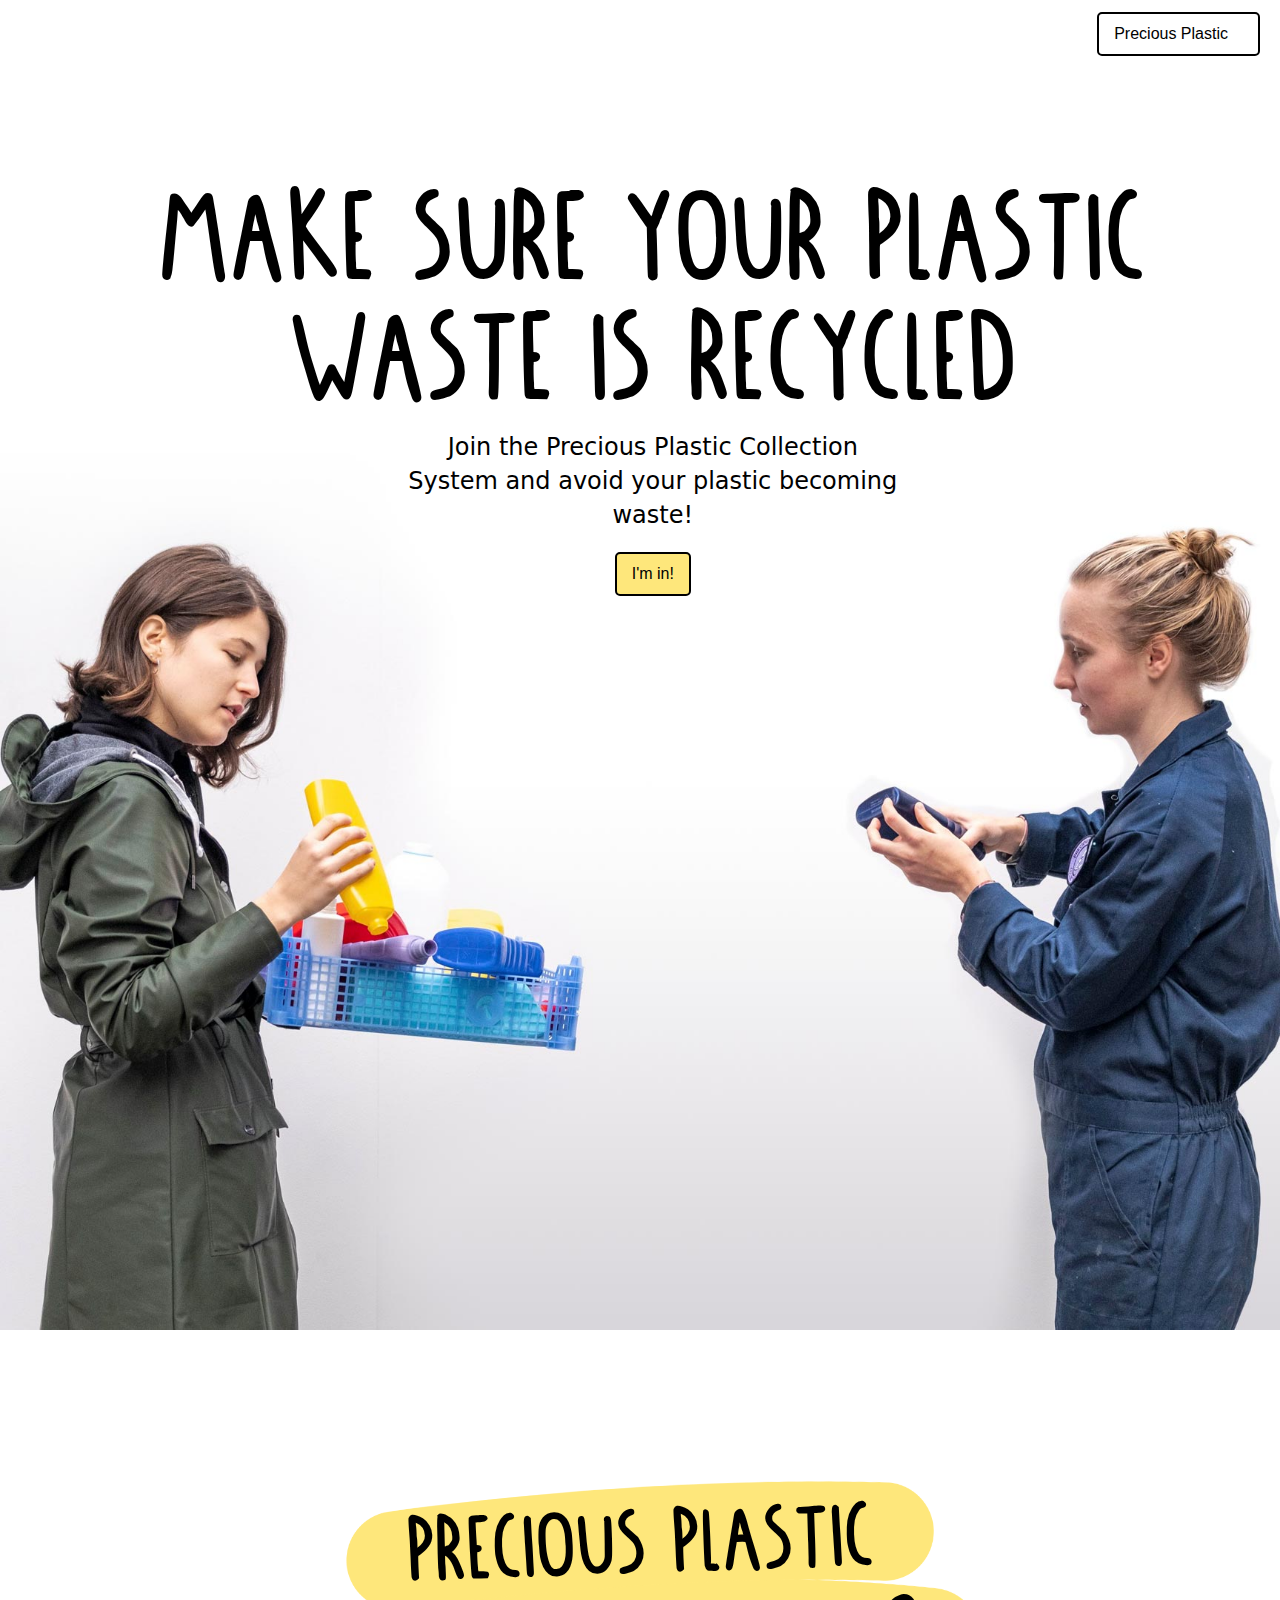
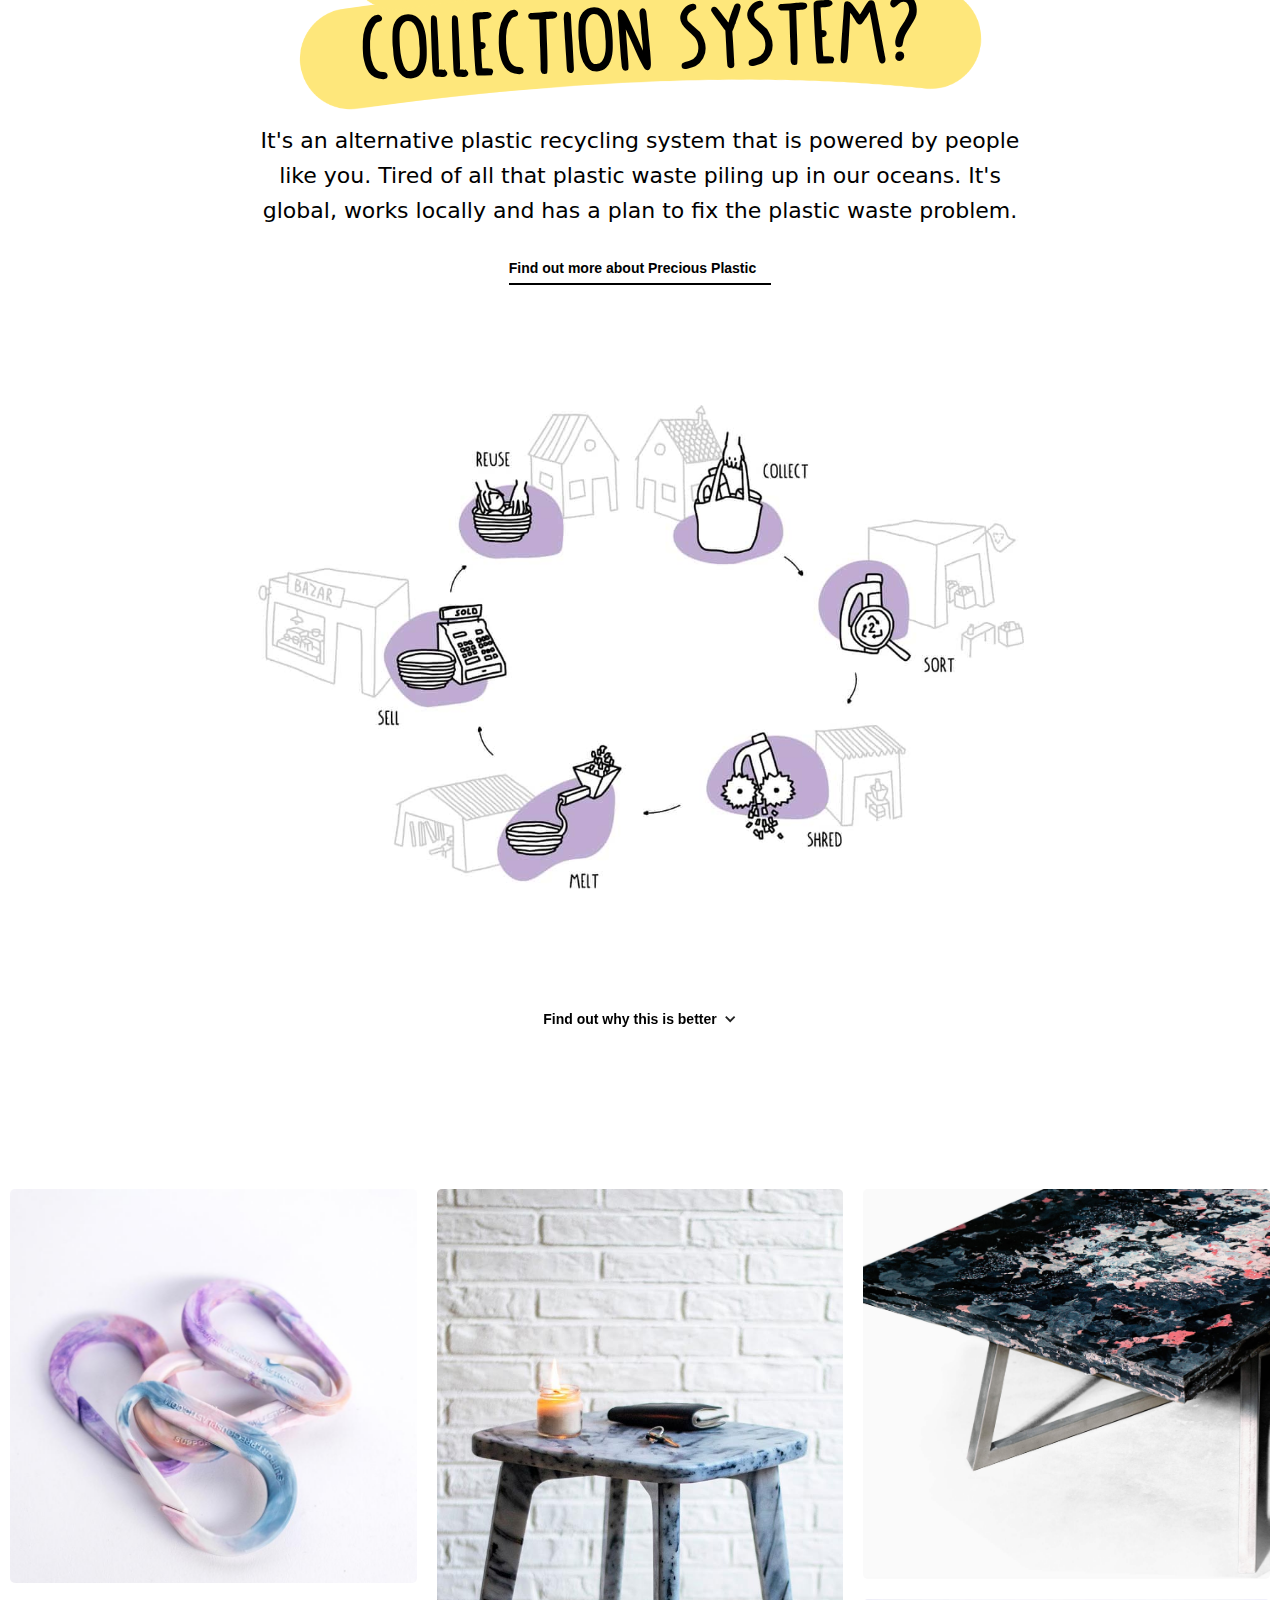
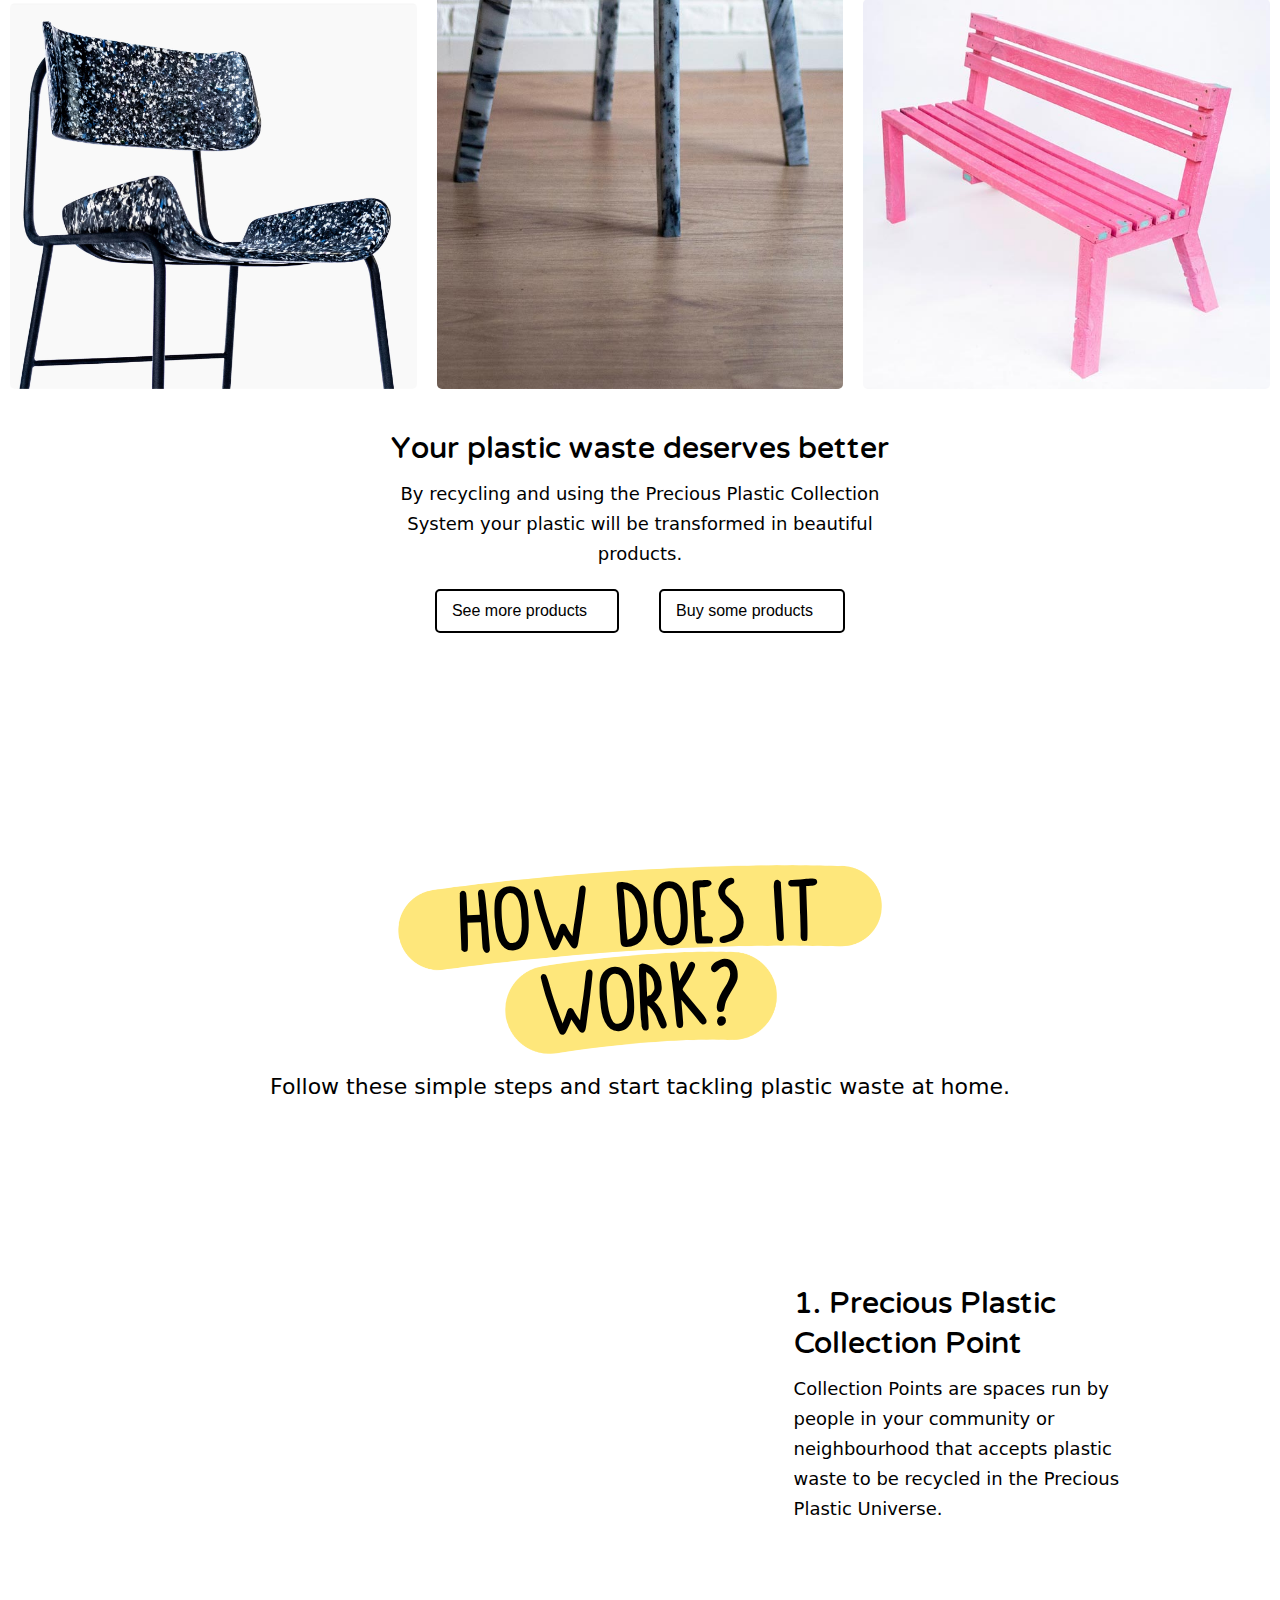
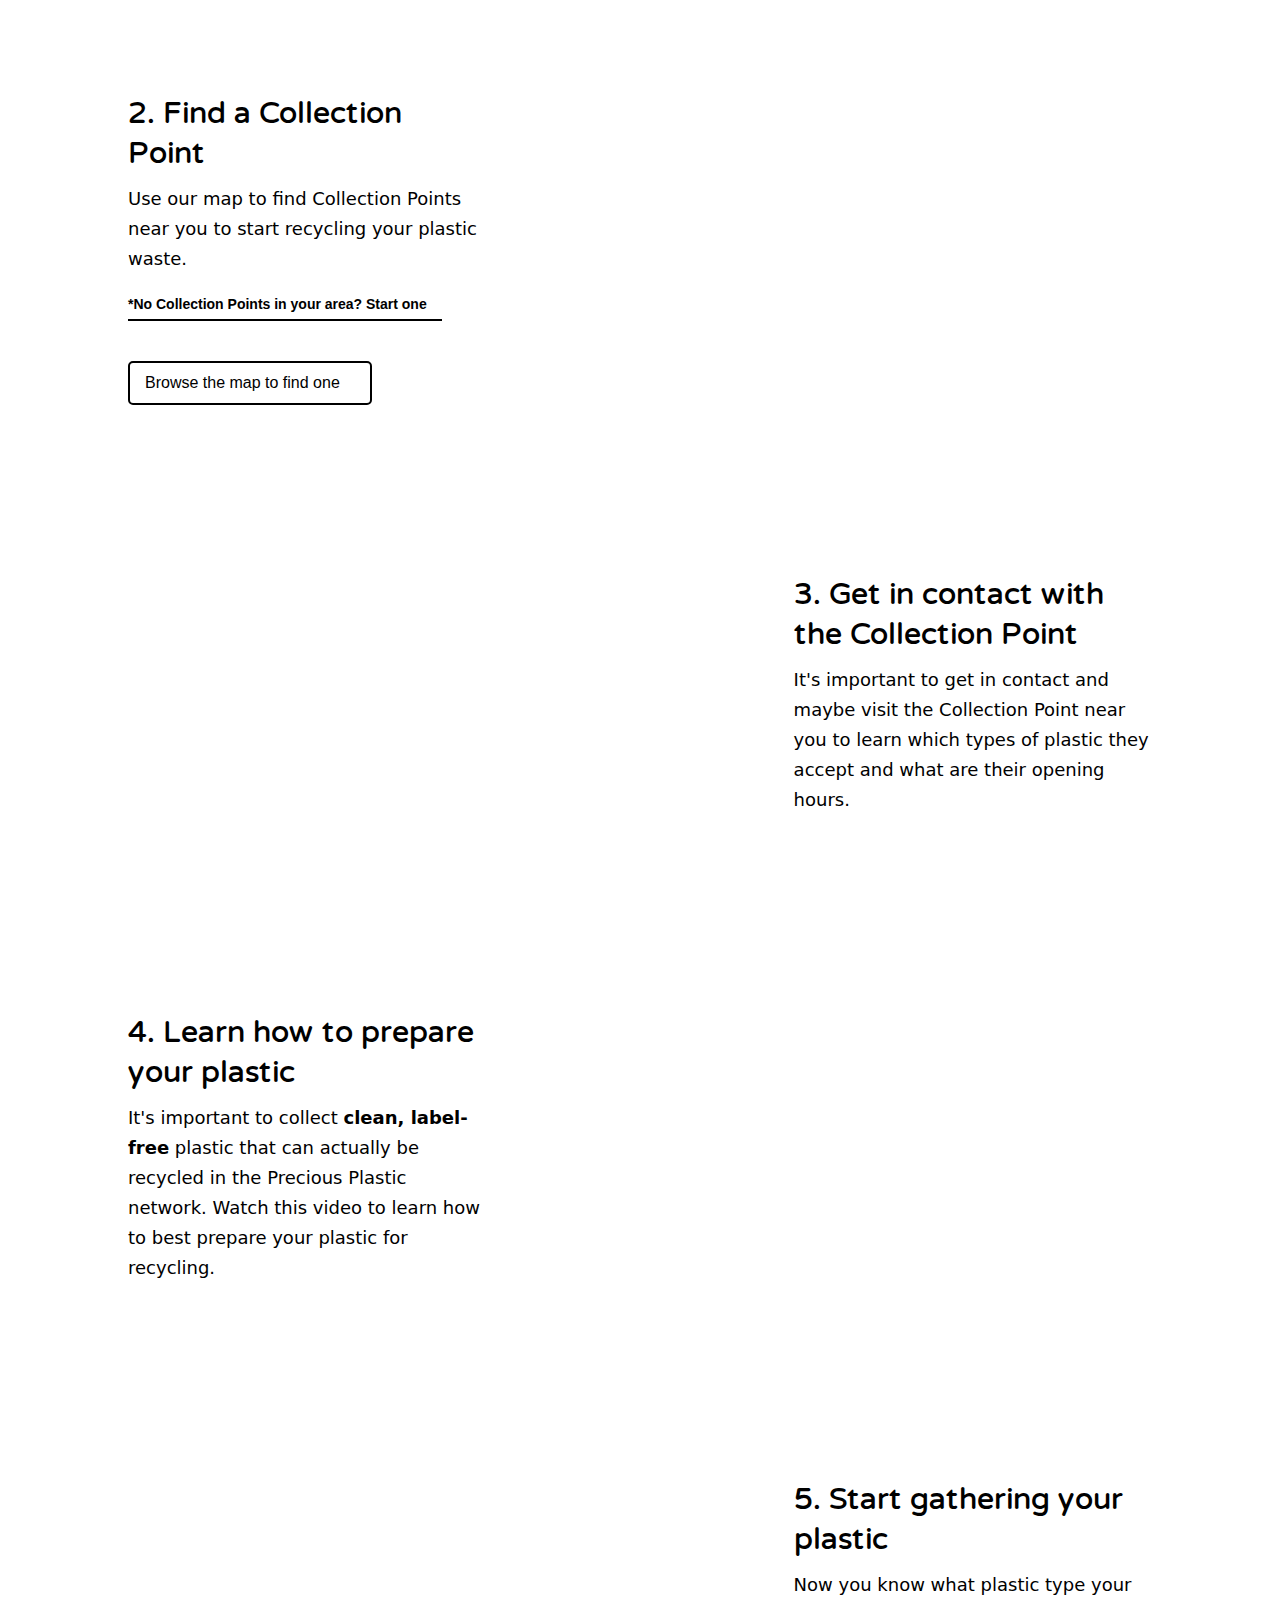
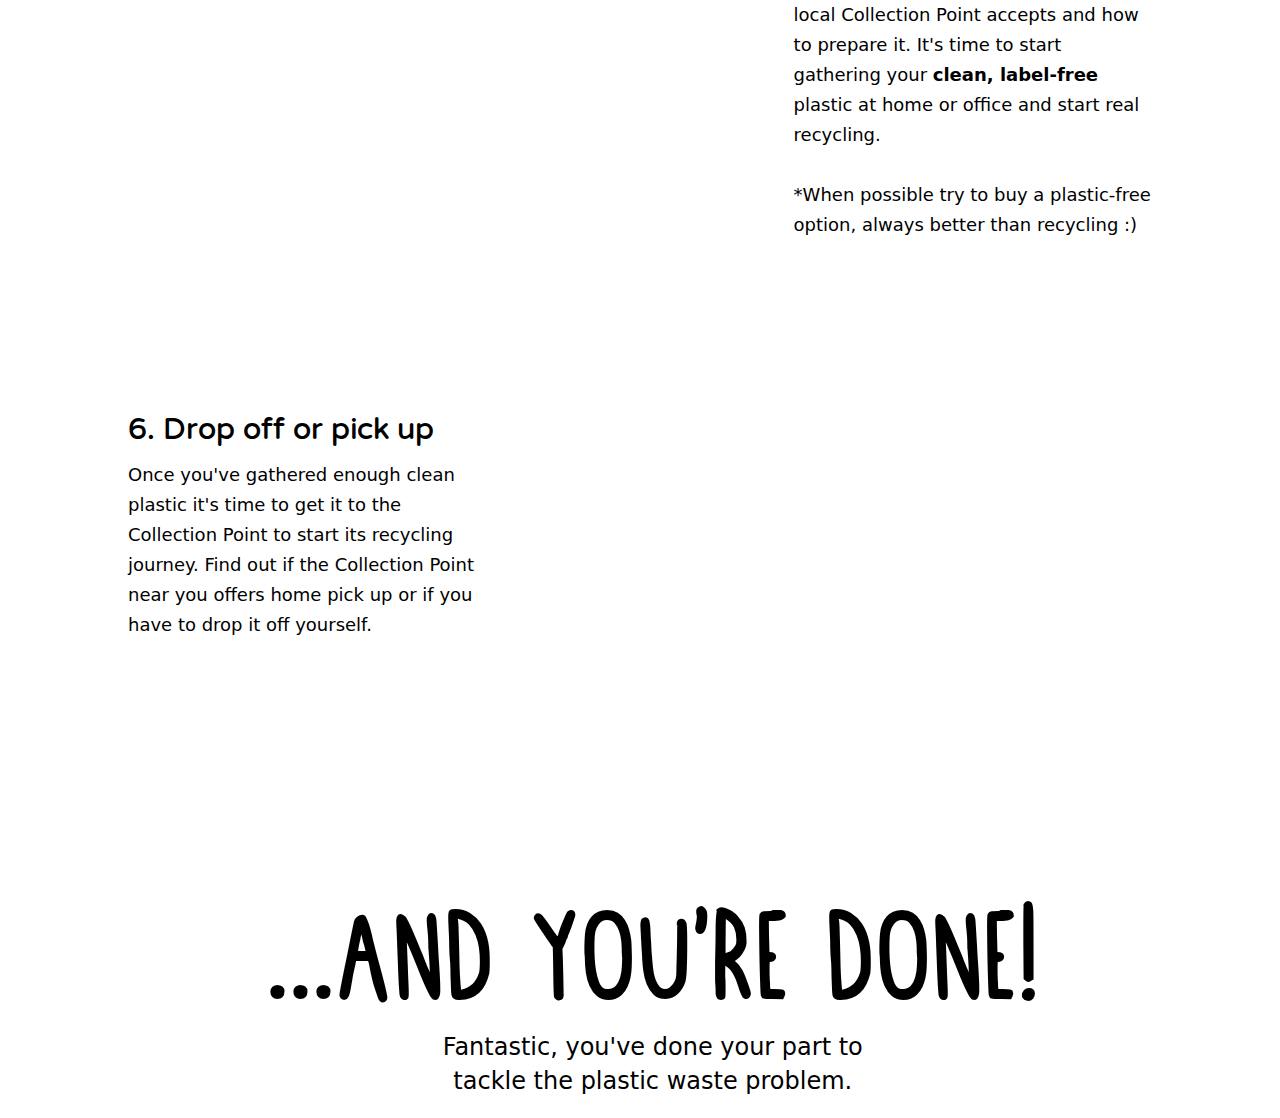
==== commit 26509b3b: "Update collect page" ====
--- a/index.html
+++ b/index.html
@@ -1,106 +1,292 @@
 <!DOCTYPE html>
 <!--  This site was created in Webflow. http://www.webflow.com  -->
-<!--  Last Published: Mon Jun 03 2019 17:30:06 GMT+0000 (UTC)  -->
-<html data-wf-page="5cdd6610ee894c392faea8a6" data-wf-site="5cdd6610ee894c29fbaea8a5">
+<!--  Last Published: Tue Jan 07 2020 05:19:13 GMT+0000 (Coordinated Universal Time)  -->
+<html data-wf-page="5e0ef519f72affb30b4869db" data-wf-site="5e0ef519f72affdb504869da">
 <head>
   <meta charset="utf-8">
-  <title>Collect Precious Plastic in Eindhoven</title>
-  <meta content="Become part of a new local recycling system" name="description">
-  <meta content="Collect Precious Plastic in Eindhoven" property="og:title">
-  <meta content="Become part of a new local recycling system" property="og:description">
-  <meta content="https://uploads-ssl.webflow.com/5cdd6610ee894c29fbaea8a5/5ce7b6cd9dad4510b2ed3f58_60893386_2372425512821483_7799157183534333952_o.jpg" property="og:image">
+  <title>Make sure your plastic waste is recycled</title>
+  <meta content="Learn how to collect clean, label-free plastic at home and help to tackle the plastic waste problem." name="description">
+  <meta content="Make sure your plastic waste  is recycled" property="og:title">
+  <meta content="Learn how to collect clean, label-free plastic at home and help to tackle the plastic waste problem." property="og:description">
+  <meta content="https://uploads-ssl.webflow.com/5e0ef519f72affdb504869da/5e12b523946b12b88abd59bc_open-graph-collection.jpg" property="og:image">
   <meta content="summary" name="twitter:card">
   <meta content="width=device-width, initial-scale=1" name="viewport">
   <meta content="UA-69053098-6" name="google-site-verification">
   <meta content="Webflow" name="generator">
   <link href="css/normalize.css" rel="stylesheet" type="text/css">
   <link href="css/webflow.css" rel="stylesheet" type="text/css">
-  <link href="css/collect-precious-plastic.webflow.css" rel="stylesheet" type="text/css">
+  <link href="css/collect-preciousplastic.webflow.css" rel="stylesheet" type="text/css">
   <script src="https://ajax.googleapis.com/ajax/libs/webfont/1.6.26/webfont.js" type="text/javascript"></script>
-  <script type="text/javascript">WebFont.load({  google: {    families: ["Varela Round:400","Open Sans:300,300italic,400,400italic,600,600italic,700,700italic,800,800italic"]  }});</script>
+  <script type="text/javascript">WebFont.load({  google: {    families: ["Varela Round:400"]  }});</script>
   <!-- [if lt IE 9]><script src="https://cdnjs.cloudflare.com/ajax/libs/html5shiv/3.7.3/html5shiv.min.js" type="text/javascript"></script><![endif] -->
   <script type="text/javascript">!function(o,c){var n=c.documentElement,t=" w-mod-";n.className+=t+"js",("ontouchstart"in o||o.DocumentTouch&&c instanceof DocumentTouch)&&(n.className+=t+"touch")}(window,document);</script>
-  <link href="images/pp-fav.jpg" rel="shortcut icon" type="image/x-icon">
-  <link href="images/pp-webclip.jpg" rel="apple-touch-icon">
+  <link href="images/favicon.png" rel="shortcut icon" type="image/x-icon">
+  <link href="images/webclip.png" rel="apple-touch-icon">
 </head>
-<body class="body">
-  <div class="top-banner">
-    <h4 class="heading purple">Thanks for testing out this new recycling system and try to fix the plastic mess ;)</h4>
-  </div>
-  <div class="landing"><img src="images/flag_color.png" width="150" srcset="images/flag_color-p-800.png 800w, images/flag_color-p-1080.png 1080w, images/flag_color-p-1600.png 1600w, images/flag_color.png 2403w" sizes="(max-width: 479px) 71vw, 150px" alt="" class="logo">
-    <h1 class="h1 hero">Become part of Eindhoven&#x27;s<br>new local recycling system</h1>
-  </div><img src="images/big-image-v5.png" srcset="images/big-image-v5-p-500.png 500w, images/big-image-v5-p-800.png 800w, images/big-image-v5-p-1080.png 1080w, images/big-image-v5-p-1600.png 1600w, images/big-image-v5-p-2000.png 2000w, images/big-image-v5-p-2600.png 2600w, images/big-image-v5.png 2944w" sizes="(max-width: 2944px) 100vw, 2944px" alt="" class="network-illustration"><img src="images/big-image-mobile-v1.png" srcset="images/big-image-mobile-v1-p-500.png 500w, images/big-image-mobile-v1.png 640w" sizes="100vw" alt="" class="image-4">
-  <div class="advantages">
-    <h1 class="h1">What are the advantages of this new network</h1>
-    <div class="advantage-wrapper">
-      <div class="advantage-img"><img src="images/advantage-1.png" width="188.5" alt=""></div>
-      <div class="advantage-text">
-        <h2 class="h2">Waste to products</h2>
-        <p class="paragraph">Your plastic is, actually, turned into <a href="https://www.instagram.com/realpreciousplastic/" target="_blank" class="inlinelinnk link-3">valuable products</a> - no ocean this time.</p>
-      </div>
-    </div>
-    <div class="advantage-wrapper">
-      <div class="advantage-img"><img src="images/advantage-2.png" width="188.5" alt=""></div>
-      <div class="advantage-text">
-        <h2 class="h2">Local recycling</h2>
-        <p class="paragraph">The plastic will be processed in your town - not shipped across the planet.</p>
-      </div>
-    </div>
-    <div class="advantage-wrapper">
-      <div class="advantage-img"><img src="images/advantage-3.png" width="188.5" alt=""></div>
-      <div class="advantage-text">
-        <h2 class="h2">Boost local economy</h2>
-        <p class="paragraph">Allow people around you to earn a living - not some asian waste lord.</p>
-      </div>
-    </div>
-    <div class="advantage-wrapper">
-      <div class="advantage-img"><img src="images/advantage-4.png" width="188.5" alt=""></div>
-      <div class="advantage-text">
-        <h2 class="h2">Education</h2>
-        <p class="paragraph">Everyone can learn about plastic and how to become part of the solution.</p>
-      </div>
-    </div>
-    <div class="advantage-wrapper">
-      <div class="advantage-img"><img src="images/advantage-5-v2.png" width="188.5" alt=""></div>
-      <div class="advantage-text">
-        <h2 class="h2">New system</h2>
-        <p class="paragraph">You help create a new system to tackle the plastic mess. </p>
-      </div>
-    </div>
-  </div>
-  <div class="prepare-your-plastic">
-    <h1 class="h1">Are you ready to give new value to your plastic?<br>Watch this video</h1>
-    <div class="video-wrapper">
-      <div style="padding-top:56.17021276595745%" id="w-node-d976dc9692a2-2faea8a6" class="w-video w-embed"><iframe class="embedly-embed" src="https://cdn.embedly.com/widgets/media.html?src=https%3A%2F%2Fwww.youtube.com%2Fembed%2F7zm_xVx7TBs%3Ffeature%3Doembed&url=http%3A%2F%2Fwww.youtube.com%2Fwatch%3Fv%3D7zm_xVx7TBs&image=https%3A%2F%2Fi.ytimg.com%2Fvi%2F7zm_xVx7TBs%2Fhqdefault.jpg&key=96f1f04c5f4143bcb0f2e68c87d65feb&type=text%2Fhtml&schema=youtube" scrolling="no" frameborder="0" allow="autoplay; fullscreen" allowfullscreen="true"></iframe></div>
-    </div><img src="images/poster-for-website.png" width="1240" srcset="images/poster-for-website-p-500.png 500w, images/poster-for-website-p-800.png 800w, images/poster-for-website-p-1080.png 1080w, images/poster-for-website-p-1600.png 1600w, images/poster-for-website-p-2000.png 2000w, images/poster-for-website.png 2480w" sizes="(max-width: 479px) 96vw, (max-width: 767px) 59vw, (max-width: 991px) 64vw, 40vw" alt="" class="poster"><a href="https://drive.google.com/file/d/1kNwgpBP9Ed7vw6lvR9YYVqiqrW-372LN/view?usp=sharing" target="_blank" class="download-poster">Download this poster</a></div>
-  <div class="stats">
-    <h1 class="h1 white">Our numbers so far</h1><img src="images/just-starting-off.png" width="200" alt="" class="just-beginning">
-    <div class="stats-wrapper">
-      <div class="stat-block"><img src="images/stat-kilos.png" width="150" srcset="images/stat-kilos-p-500.png 500w, images/stat-kilos.png 574w" sizes="(max-width: 479px) 100vw, 150px" alt="" class="img-stat">
-        <h4 class="heading">45 KG <br>(total plastic collected)</h4>
-      </div>
-      <div class="stat-block"><img src="images/stat-drop-off.png" width="150" srcset="images/stat-drop-off-p-500.png 500w, images/stat-drop-off.png 574w" sizes="(max-width: 479px) 88vw, (max-width: 767px) 30vw, 150px" alt="" class="img-stat">
-        <h4 class="heading">48 drop offs<br>(people)</h4>
-      </div>
-      <div class="stat-block"><img src="images/stat-pick-up.png" width="150" srcset="images/stat-pick-up-p-500.png 500w, images/stat-pick-up.png 574w" sizes="(max-width: 479px) 100vw, (max-width: 767px) 30vw, 150px" alt="" class="img-stat">
-        <h4 class="heading">03 Pick ups <br>(businesses)</h4>
-      </div>
-    </div>
-  </div>
-  <div class="map">
-    <h1 class="h1 width">Bring your plastic to this collection point for free and we&#x27;ll make sure it does not end up in our oceans 🤞</h1>
-    <div class="business-wrapper">
-      <h4 class="heading rightalign">Business? Contact us <a href="mailto:hello@preciousplastic.com?subject=Collection%20Point%20Inquire" class="inline-link link-2">here</a></h4>
-    </div>
-    <p class="paragraph address">Precious Plastic VDMA <br>Vestdijk 29c5611 CA <br>Eindhoven<br><br>Monday - Friday <br>10.00 - 20.00<br><br>Plastic accepted in this collection point:</p><img src="images/plastic-logos-02.png" width="1498" srcset="images/plastic-logos-02-p-500.png 500w, images/plastic-logos-02-p-800.png 800w, images/plastic-logos-02-p-1080.png 1080w, images/plastic-logos-02-p-1600.png 1600w, images/plastic-logos-02.png 2996w" sizes="(max-width: 479px) 38vw, (max-width: 767px) 35vw, (max-width: 991px) 32vw, 15vw" alt="" class="image">
-    <div class="ma-wrapper">
-      <div data-widget-latlng="51.43922910000001,5.4815784" data-widget-tooltip="Collection point" data-widget-zoom="13" class="map-element w-widget w-widget-map"></div>
-    </div>
-  </div>
-  <div class="footer">
-    <h3 class="h3">Want to know more?</h3><a href="https://preciousplastic.com/" target="_blank" class="link">www.preciousplastic.com</a><a href="https://www.facebook.com/groups/597553317429933/" target="_blank" class="link">www.facebook.com</a></div>
-  <div class="flags-wrapper"><a href="index.html" class="w-inline-block w--current"><img src="images/United-Kingdom.png" alt="" class="english hidden"></a><a href="nl.html" class="w-inline-block"><img src="images/Netherlands.png" alt="" class="nl"></a></div>
-  <script src="https://d1tdp7z6w94jbb.cloudfront.net/js/jquery-3.3.1.min.js" type="text/javascript" integrity="sha256-FgpCb/KJQlLNfOu91ta32o/NMZxltwRo8QtmkMRdAu8=" crossorigin="anonymous"></script>
+<body>
+  <div data-collapse="medium" data-animation="default" data-duration="400" class="navbar-collection w-nav">
+    <div class="navbar-cta-collection">
+      <a href="https://preciousplastic.com/" target="_blank" class="button-pp back-pp flex w-inline-block">
+        <div class="text-button">Precious Plastic</div><img src="https://uploads-ssl.webflow.com/5e004b03e5da773c54823bfb/5e01a3da6e14ef487e716893_icon%20arrow.png" width="10" alt="" class="arrow _0"></a>
+    </div><a href="https://preciousplastic.com/" target="_blank" class="link-logo w-inline-block"><img src="https://uploads-ssl.webflow.com/5e004b03e5da773c54823bfb/5e004f79e5da7760c6824930_Precious-Plastic-Logo.png" width="85" alt="" class="precious-plastic-logo"></a></div>
+  <div class="landing-hero-mobile">
+    <div class="landing-hero-cta-mobile collection mobile">
+      <h1 class="hero-h1-landing-cta-3 collection">make sure your plastic waste is recycled</h1>
+      <h2 class="hero-h2-landing-cta-2 collection">Join the Precious Plastic Collection System and avoid your plastic becoming waste!</h2>
+      <a href="#hdiw-collection" class="button-pp primary w-inline-block">
+        <div class="text-button">I&#x27;m in!</div>
+      </a>
+    </div>
+    <div class="landing-hero-collection-mobile"><img src="images/collection-mobile-hero-landing.jpg" srcset="images/collection-mobile-hero-landing-p-500.jpeg 500w, images/collection-mobile-hero-landing.jpg 760w" sizes="100vw" alt=""></div>
+  </div>
+  <div class="landing-hero-desktop hero-collection">
+    <div class="landing-hero-cta-mobile collection">
+      <h1 class="hero-h1-landing-cta-3 collection">make sure your plastic waste is recycled</h1>
+      <h2 class="hero-h2-landing-cta-2 collection">Join the Precious Plastic Collection System and avoid your plastic becoming waste!</h2>
+      <a href="#hdiw-collection" class="button-pp primary w-inline-block">
+        <div class="text-button">I&#x27;m in!</div>
+      </a>
+    </div>
+  </div>
+  <div class="hero-title-collection collection">
+    <div class="hero-title-bg">
+      <div class="stroke precious-plastic">
+        <h1 class="h1-2 hero-stroked">Precious Plastic</h1>
+      </div>
+      <div class="stroke collection-stroke">
+        <h1 class="h1-2 hero-stroked">collection</h1>
+      </div>
+      <div class="stroke system-stroke">
+        <h1 class="h1-2 hero-stroked">system?</h1>
+      </div>
+      <div class="stroke collection-system-stroke">
+        <h1 class="h1-2 hero-stroked">collection system?</h1>
+      </div>
+      <p class="paragraph-big top-margin">It&#x27;s an alternative plastic recycling system that is powered by people like you. Tired of all that plastic waste piling up in our oceans. It&#x27;s global, works locally and has a plan to fix the plastic waste problem.</p>
+      <a href="https://preciousplastic.com/" target="_blank" class="undeline-link-block top-margin-collection w-inline-block">
+        <div class="flex-arrow-link undeline-link">
+          <h5 class="text-button research-projects">Find out more about Precious Plastic</h5><img src="https://uploads-ssl.webflow.com/5e004b03e5da773c54823bfb/5e01a3da6e14ef487e716893_icon%20arrow.png" width="10" alt="" class="arrow _0"></div>
+      </a>
+    </div><img src="images/Collect---Plastic-Cycle-with-captions.jpg" width="400" srcset="images/Collect---Plastic-Cycle-with-captions-p-1080.jpeg 1080w, images/Collect---Plastic-Cycle-with-captions-p-1600.jpeg 1600w, images/Collect---Plastic-Cycle-with-captions.jpg 1920w" sizes="(max-width: 479px) 100vw, (max-width: 991px) 80vw, 60vw" alt="" class="img-preciousplastic-collection-system"></div>
+  <div class="how-is-better">
+    <div class="main-container">
+      <div data-delay="0" class="dropdown w-dropdown">
+        <div class="dropdown-toggle-2 w-dropdown-toggle">
+          <div class="w-icon-dropdown-toggle"></div>
+          <h5 class="text-button research-projects">Find out why this is better</h5>
+        </div>
+        <nav class="dropdown-list-2 w-dropdown-list">
+          <div class="div-block-27"></div>
+          <div class="features-wrapper compare-systems">
+            <div class="feature _18 collection"><img src="https://uploads-ssl.webflow.com/5e004b03e5da773c54823bfb/5e12a36b4b55b061bb3e4f4f_Collect%20-%20Waste%20to%20Useful.svg" width="250" alt="" class="image-categpries-bazar-2">
+              <h1 class="h4-2">Waste to value</h1>
+              <p class="paragraph-tiny">Your collected plastic is recycled and transformed into beautiful products or useful new raw material. </p>
+            </div>
+            <div class="feature _18 collection"><img src="https://uploads-ssl.webflow.com/5e004b03e5da773c54823bfb/5e12a36a6a42a42c526198a0_Collect%20-%20Stays%20Local.svg" width="250" alt="" class="image-categpries-bazar-2">
+              <h1 class="h4-2">Stays local</h1>
+              <p class="paragraph-tiny">Your collected plastic is recycled and locally in your neighbourhood or town in one of the Precious Plastic spaces.</p>
+            </div>
+            <div class="feature _18 collection"><img src="https://uploads-ssl.webflow.com/5e004b03e5da773c54823bfb/5e12a36a4b55b008fb3e4f4d_Collect%20-%20Education.svg" width="250" alt="" class="image-categpries-bazar-2">
+              <h1 class="h4-2">Education</h1>
+              <p class="paragraph-tiny">The Precious Plastic Collection System aims to inform and educate people about plastic and its recycling opportunities.</p>
+            </div>
+            <div class="feature _18 collection"><img src="https://uploads-ssl.webflow.com/5e004b03e5da773c54823bfb/5e12a36a946b12c817bce60f_Collect%20-%20Boost%20Economy.svg" width="250" alt="" class="image-categpries-bazar-2">
+              <h1 class="h4-2">Boost economy</h1>
+              <p class="paragraph-tiny">Your collected plastic creates a local recycling economy helping people around you to make money recycling. </p>
+            </div>
+            <div class="feature _18 collection"><img src="https://uploads-ssl.webflow.com/5e004b03e5da773c54823bfb/5e12a36a6a42a4bd6b61989f_Collect%20-%20Run%20by%20people.svg" width="250" alt="" class="image-categpries-bazar-2">
+              <h1 class="h4-2">Run by people</h1>
+              <p class="paragraph-tiny">Precious Plastic Collection System is run by people that care about the planet, not by profit driven organisations.</p>
+            </div>
+          </div>
+        </nav>
+      </div>
+    </div>
+  </div>
+  <div class="compare-collection">
+    <div data-duration-in="300" data-duration-out="100" class="w-tabs">
+      <div class="tabs-menu w-tab-menu">
+        <a data-w-tab="Tab 1" class="tab-link-tab-1 w-inline-block w-tab-link w--current">
+          <div class="text-block-2">Precious Plastic</div>
+        </a>
+        <a data-w-tab="Tab 2" class="tab-link-tab-2 w-inline-block w-tab-link">
+          <div class="text-block-2">Traditional systems</div>
+        </a>
+      </div>
+      <div class="w-tab-content">
+        <div data-w-tab="Tab 1" class="w-tab-pane w--tab-active">
+          <div class="features-wrapper compare-systems">
+            <div class="feature _18"><img src="https://uploads-ssl.webflow.com/5e004b03e5da773c54823bfb/5e058d6e4c88a6a1b85c8bd6_sample-illustration.svg" width="250" alt="" class="image-categpries-bazar-2">
+              <h1 class="h4-2">Waste to useful</h1>
+              <p class="paragraph-tiny">Your plastic collected is recycled and transformed into beautiful products or useful new raw material. </p>
+            </div>
+            <div class="feature _18"><img src="https://uploads-ssl.webflow.com/5e004b03e5da773c54823bfb/5e058d6e4c88a6a1b85c8bd6_sample-illustration.svg" width="250" alt="" class="image-categpries-bazar-2">
+              <h1 class="h4-2">Stays local</h1>
+              <p class="paragraph-tiny">Your plastic collected is recycled and transformed locally in your neighbourhood or town.</p>
+            </div>
+            <div class="feature _18"><img src="https://uploads-ssl.webflow.com/5e004b03e5da773c54823bfb/5e058d6e4c88a6a1b85c8bd6_sample-illustration.svg" width="250" alt="" class="image-categpries-bazar-2">
+              <h1 class="h4-2">Education</h1>
+              <p class="paragraph-tiny">The Precious Plastic Collection System want you to be more educated about plastic and its recycling opportunities.</p>
+            </div>
+            <div class="feature _18"><img src="https://uploads-ssl.webflow.com/5e004b03e5da773c54823bfb/5e058d6e4c88a6a1b85c8bd6_sample-illustration.svg" width="250" alt="" class="image-categpries-bazar-2">
+              <h1 class="h4-2">Boost economy</h1>
+              <p class="paragraph-tiny">Your collected plastic creates a local recycling economy helping people around you to make money recycling. </p>
+            </div>
+            <div class="feature _18"><img src="https://uploads-ssl.webflow.com/5e004b03e5da773c54823bfb/5e058d6e4c88a6a1b85c8bd6_sample-illustration.svg" width="250" alt="" class="image-categpries-bazar-2">
+              <h1 class="h4-2">Run by people</h1>
+              <p class="paragraph-tiny">Precious Plastic Collection System is run by people that care about the planet, not by profit driven organisations.</p>
+            </div>
+          </div>
+        </div>
+        <div data-w-tab="Tab 2" class="w-tab-pane">
+          <div class="features-wrapper compare-systems">
+            <div class="feature _18"><img src="https://uploads-ssl.webflow.com/5e004b03e5da773c54823bfb/5e058d6e4c88a6a1b85c8bd6_sample-illustration.svg" width="250" alt="" class="image-categpries-bazar-2">
+              <h1 class="h4-2">Waste to nature</h1>
+              <p class="paragraph-tiny">Less than 9% of your collected plastic gets recycled, mostly gets burned, buried or shipped oversee hoping for the best.</p>
+            </div>
+            <div class="feature _18"><img src="https://uploads-ssl.webflow.com/5e004b03e5da773c54823bfb/5e058d6e4c88a6a1b85c8bd6_sample-illustration.svg" width="250" alt="" class="image-categpries-bazar-2">
+              <h1 class="h4-2">Shipped all over</h1>
+              <p class="paragraph-tiny">Your collected plastic is shipped multiple times across the planet increasing its CO2 footprint.</p>
+            </div>
+            <div class="feature _18"><img src="https://uploads-ssl.webflow.com/5e004b03e5da773c54823bfb/5e058d6e4c88a6a1b85c8bd6_sample-illustration.svg" width="250" alt="" class="image-categpries-bazar-2">
+              <h1 class="h4-2">Throw away culture</h1>
+              <p class="paragraph-tiny">Current recycling systems tend to encourage a throw away culture.</p>
+            </div>
+            <div class="feature _18"><img src="https://uploads-ssl.webflow.com/5e004b03e5da773c54823bfb/5e058d6e4c88a6a1b85c8bd6_sample-illustration.svg" width="250" alt="" class="image-categpries-bazar-2">
+              <h1 class="h4-2">Taxpayers money</h1>
+              <p class="paragraph-tiny">Current recycling systems indirectly costs you a money as state-run subsidies as they are financially unsustainable. </p>
+            </div>
+            <div class="feature _18"><img src="https://uploads-ssl.webflow.com/5e004b03e5da773c54823bfb/5e058d6e4c88a6a1b85c8bd6_sample-illustration.svg" width="250" alt="" class="image-categpries-bazar-2">
+              <h1 class="h4-2">Run by people</h1>
+              <p class="paragraph-tiny">Current recycling systems are currently run by big companies whose only interest is to make more profit. </p>
+            </div>
+          </div>
+        </div>
+      </div>
+    </div>
+    <a href="#" class="undeline-link-block top-margin-collection w-inline-block">
+      <div class="flex-arrow-link undeline-link">
+        <h5 class="text-button research-projects">Interested about this topic? We made a whole video about it</h5>
+      </div>
+    </a>
+  </div>
+  <div class="mosaic">
+    <div class="mosaic-div-2">
+      <div class="mosaic-image top-left collection-01"></div>
+      <div class="mosaic-image bottom-left collection-02"></div>
+    </div>
+    <div class="mosaic-div-2">
+      <div class="mosaic-image member coll-profile"></div>
+    </div>
+    <div class="mosaic-div-2">
+      <div class="mosaic-image top-right collection-03"></div>
+      <div class="mosaic-image cottom-right collection-04"></div>
+    </div>
+  </div>
+  <div class="page-title collection">
+    <div class="main-container">
+      <div class="page-title-wrapper">
+        <h3 class="h3-3">Your plastic waste deserves better</h3>
+        <p class="paragraph-small">By recycling and using the Precious Plastic Collection System your plastic will be transformed in beautiful products.<br></p>
+        <div class="button-wrapper button-multiple-cta-wrapper">
+          <a href="https://preciousplastic.com/solutions/products" target="_blank" class="button-pp flex extra-margin w-inline-block">
+            <div class="text-button right-margin">See more products</div><img src="https://uploads-ssl.webflow.com/5e004b03e5da773c54823bfb/5e01a3da6e14ef487e716893_icon%20arrow.png" width="10" alt="" class="arrow _0"></a>
+          <a href="https://bazar.preciousplastic.com/?category=featured" target="_blank" class="button-pp flex extra-margin w-inline-block">
+            <div class="text-button right-margin">Buy some products</div><img src="https://uploads-ssl.webflow.com/5e004b03e5da773c54823bfb/5e01a3da6e14ef487e716893_icon%20arrow.png" width="10" alt="" class="arrow _0"></a>
+        </div>
+      </div>
+    </div>
+  </div>
+  <div id="hdiw-collection" class="hero-title-collection collection moretop">
+    <div class="div-block-33"></div>
+    <div class="hero-title-bg">
+      <div class="stroke precious-plastic">
+        <h1 class="h1-2 hero-stroked">how does it</h1>
+      </div>
+      <div class="stroke spaces">
+        <h1 class="h1-2 hero-stroked">work?</h1>
+      </div>
+      <p class="paragraph-big top-margin">Follow these simple steps and start tackling plastic waste at home.</p>
+    </div>
+    <div class="main-container"></div>
+  </div>
+  <div class="text-image-combo-collection">
+    <div class="main-container">
+      <div class="image-text-wrapper reverse"><img src="https://uploads-ssl.webflow.com/5e004b03e5da773c54823bfb/5e01f37d6e14efa5997303a6_badge%20collection%20point.svg" width="75" alt="" class="image-image-text-combo coll-badge">
+        <div class="text-image-text-combo">
+          <h3 class="h3-3">1. Precious Plastic Collection Point</h3>
+          <p class="paragraph-small">Collection Points are spaces run by people in your community or neighbourhood that accepts plastic waste to be recycled in the Precious Plastic Universe.<br></p>
+        </div>
+      </div>
+    </div>
+  </div>
+  <div class="text-image-combo-collection">
+    <div class="main-container">
+      <div class="image-text-wrapper invert reverse"><img src="https://uploads-ssl.webflow.com/5e004b03e5da773c54823bfb/5e0de3058473238278e2b11f_find-collection-point.jpg" alt="" class="image-image-text-combo">
+        <div class="text-image-text-combo">
+          <h3 class="h3-3">2. Find a Collection Point</h3>
+          <p class="paragraph-small">Use our map to find Collection Points near you to start recycling your plastic waste.<br></p>
+          <a href="https://preciousplastic.com/starterkits/showcase/collection-point" target="_blank" class="undeline-link-block margin-coll w-inline-block">
+            <div class="flex-arrow-link undeline-link top-marg-coll">
+              <h5 class="text-button research-projects">*No Collection Points in your area? Start one</h5><img src="https://uploads-ssl.webflow.com/5e004b03e5da773c54823bfb/5e01a3da6e14ef487e716893_icon%20arrow.png" width="10" alt="" class="arrow _0"></div>
+          </a>
+          <div class="button-wrapper">
+            <a href="https://community.preciousplastic.com/map" target="_blank" class="button-pp flex w-inline-block">
+              <div class="text-button right-margin">Browse the map to find one</div><img src="https://uploads-ssl.webflow.com/5e004b03e5da773c54823bfb/5e01a3da6e14ef487e716893_icon%20arrow.png" width="10" alt="" class="arrow _0"></a>
+          </div>
+        </div>
+      </div>
+    </div>
+  </div>
+  <div class="text-image-combo-collection">
+    <div class="main-container">
+      <div class="image-text-wrapper reverse"><img src="https://uploads-ssl.webflow.com/5e004b03e5da773c54823bfb/5e0de0396de9385c35265178_contact-collection-point.jpg" alt="" class="image-image-text-combo">
+        <div class="text-image-text-combo">
+          <h3 class="h3-3">3. Get in contact with the Collection Point</h3>
+          <p class="paragraph-small">It&#x27;s important to get in contact and maybe visit the Collection Point near you to learn which types of plastic they accept and what are their opening hours. <br></p>
+        </div>
+      </div>
+    </div>
+  </div>
+  <div class="text-image-combo-collection">
+    <div class="main-container">
+      <div class="image-text-wrapper invert reverse">
+        <div class="div-block-30">
+          <div style="padding-top:56.17021276595745%" id="w-node-73a61585eefe-0b4869db" class="video-4 w-video w-embed"><iframe class="embedly-embed" src="https://cdn.embedly.com/widgets/media.html?src=https%3A%2F%2Fwww.youtube.com%2Fembed%2F7zm_xVx7TBs%3Ffeature%3Doembed&url=https%3A%2F%2Fwww.youtube.com%2Fwatch%3Fv%3D7zm_xVx7TBs&image=https%3A%2F%2Fi.ytimg.com%2Fvi%2F7zm_xVx7TBs%2Fhqdefault.jpg&key=96f1f04c5f4143bcb0f2e68c87d65feb&type=text%2Fhtml&schema=youtube" scrolling="no" frameborder="0" allow="autoplay; fullscreen" allowfullscreen="true"></iframe></div>
+        </div>
+        <div class="text-image-text-combo">
+          <h3 class="h3-3">4. Learn how to prepare your plastic </h3>
+          <p class="paragraph-small">It&#x27;s important to collect <strong>clean, label-free</strong> plastic that can actually be recycled in the Precious Plastic network. Watch this video to learn how to best prepare your plastic for recycling. <br></p>
+        </div>
+      </div>
+    </div>
+  </div>
+  <div class="text-image-combo-collection">
+    <div class="main-container">
+      <div class="image-text-wrapper reverse"><img src="https://uploads-ssl.webflow.com/5e004b03e5da773c54823bfb/5e0e04b617e0842a368047ee_hdiw-member.jpg" alt="" class="image-image-text-combo">
+        <div class="text-image-text-combo">
+          <h3 class="h3-3">5. Start gathering your plastic</h3>
+          <p class="paragraph-small">Now you know what plastic type your local Collection Point accepts and how to prepare it. It&#x27;s time to start gathering your <strong>clean, label-free</strong> plastic at home or office and start real recycling.<br><br>*When possible try to buy a plastic-free option, always better than recycling :)<br></p>
+        </div>
+      </div>
+    </div>
+  </div>
+  <div class="text-image-combo-collection">
+    <div class="main-container">
+      <div class="image-text-wrapper invert reverse"><img src="https://uploads-ssl.webflow.com/5e004b03e5da773c54823bfb/5e0dbf63afe77d1cba179bd0_Collection%20White%20BG%201.jpg" alt="" class="image-image-text-combo">
+        <div class="text-image-text-combo">
+          <h3 class="h3-3">6. Drop off or pick up</h3>
+          <p class="paragraph-small">Once you&#x27;ve gathered enough clean plastic it&#x27;s time to get it to the Collection Point to start its recycling journey. Find out if the Collection Point near you offers home pick up or if you have to drop it off yourself. <br></p>
+        </div>
+      </div>
+    </div>
+  </div>
+  <div class="you-are-done">
+    <div class="landing-hero-cta-mobile collection bottom">
+      <h1 class="hero-h1-landing-cta-3 collection">...and you&#x27;re done!</h1>
+      <h2 class="hero-h2-landing-cta-2 collection">Fantastic, you&#x27;ve done your part to tackle the plastic waste problem. </h2>
+    </div><img src="https://uploads-ssl.webflow.com/5e004b03e5da773c54823bfb/5e0e07b9afe77d85c81a14e5_you-are-done.jpg" alt="" class="image-18"><img src="images/you-are-done-mobile.jpg" srcset="images/you-are-done-mobile-p-500.jpeg 500w, images/you-are-done-mobile.jpg 760w" sizes="100vw" alt="" class="image-19"></div>
+  <script src="https://d3e54v103j8qbb.cloudfront.net/js/jquery-3.4.1.min.220afd743d.js" type="text/javascript" integrity="sha256-CSXorXvZcTkaix6Yvo6HppcZGetbYMGWSFlBw8HfCJo=" crossorigin="anonymous"></script>
   <script src="js/webflow.js" type="text/javascript"></script>
   <!-- [if lte IE 9]><script src="https://cdnjs.cloudflare.com/ajax/libs/placeholders/3.0.2/placeholders.min.js"></script><![endif] -->
 </body>
--- a/css/webflow.css
+++ b/css/webflow.css
@@ -0,0 +1,1800 @@
+@font-face {
+  font-family: 'webflow-icons';
+  src: url("[data-uri]") format('truetype');
+  font-weight: normal;
+  font-style: normal;
+}
+[class^="w-icon-"],
+[class*=" w-icon-"] {
+  /* use !important to prevent issues with browser extensions that change fonts */
+  font-family: 'webflow-icons' !important;
+  speak: none;
+  font-style: normal;
+  font-weight: normal;
+  font-variant: normal;
+  text-transform: none;
+  line-height: 1;
+  /* Better Font Rendering =========== */
+  -webkit-font-smoothing: antialiased;
+  -moz-osx-font-smoothing: grayscale;
+}
+.w-icon-slider-right:before {
+  content: "\e600";
+}
+.w-icon-slider-left:before {
+  content: "\e601";
+}
+.w-icon-nav-menu:before {
+  content: "\e602";
+}
+.w-icon-arrow-down:before,
+.w-icon-dropdown-toggle:before {
+  content: "\e603";
+}
+.w-icon-file-upload-remove:before {
+  content: "\e900";
+}
+.w-icon-file-upload-icon:before {
+  content: "\e903";
+}
+* {
+  -webkit-box-sizing: border-box;
+  -moz-box-sizing: border-box;
+  box-sizing: border-box;
+}
+html {
+  height: 100%;
+}
+body {
+  margin: 0;
+  min-height: 100%;
+  background-color: #fff;
+  font-family: Arial, sans-serif;
+  font-size: 14px;
+  line-height: 20px;
+  color: #333;
+}
+img {
+  max-width: 100%;
+  vertical-align: middle;
+  display: inline-block;
+}
+html.w-mod-touch * {
+  background-attachment: scroll !important;
+}
+.w-block {
+  display: block;
+}
+.w-inline-block {
+  max-width: 100%;
+  display: inline-block;
+}
+.w-clearfix:before,
+.w-clearfix:after {
+  content: " ";
+  display: table;
+  grid-column-start: 1;
+  grid-row-start: 1;
+  grid-column-end: 2;
+  grid-row-end: 2;
+}
+.w-clearfix:after {
+  clear: both;
+}
+.w-hidden {
+  display: none;
+}
+.w-button {
+  display: inline-block;
+  padding: 9px 15px;
+  background-color: #3898EC;
+  color: white;
+  border: 0;
+  line-height: inherit;
+  text-decoration: none;
+  cursor: pointer;
+  border-radius: 0;
+}
+input.w-button {
+  -webkit-appearance: button;
+}
+html[data-w-dynpage] [data-w-cloak] {
+  color: transparent !important;
+}
+.w-webflow-badge,
+.w-webflow-badge * {
+  position: static;
+  left: auto;
+  top: auto;
+  right: auto;
+  bottom: auto;
+  z-index: auto;
+  display: block;
+  visibility: visible;
+  overflow: visible;
+  overflow-x: visible;
+  overflow-y: visible;
+  box-sizing: border-box;
+  width: auto;
+  height: auto;
+  max-height: none;
+  max-width: none;
+  min-height: 0;
+  min-width: 0;
+  margin: 0;
+  padding: 0;
+  float: none;
+  clear: none;
+  border: 0 none transparent;
+  border-radius: 0;
+  background: none;
+  background-image: none;
+  background-position: 0% 0%;
+  background-size: auto auto;
+  background-repeat: repeat;
+  background-origin: padding-box;
+  background-clip: border-box;
+  background-attachment: scroll;
+  background-color: transparent;
+  box-shadow: none;
+  opacity: 1.0;
+  transform: none;
+  transition: none;
+  direction: ltr;
+  font-family: inherit;
+  font-weight: inherit;
+  color: inherit;
+  font-size: inherit;
+  line-height: inherit;
+  font-style: inherit;
+  font-variant: inherit;
+  text-align: inherit;
+  letter-spacing: inherit;
+  text-decoration: inherit;
+  text-indent: 0;
+  text-transform: inherit;
+  list-style-type: disc;
+  text-shadow: none;
+  font-smoothing: auto;
+  vertical-align: baseline;
+  cursor: inherit;
+  white-space: inherit;
+  word-break: normal;
+  word-spacing: normal;
+  word-wrap: normal;
+}
+.w-webflow-badge {
+  position: fixed !important;
+  display: inline-block !important;
+  visibility: visible !important;
+  opacity: 1 !important;
+  z-index: 2147483647 !important;
+  top: auto !important;
+  right: 12px !important;
+  bottom: 12px !important;
+  left: auto !important;
+  color: #AAADB0 !important;
+  background-color: #fff !important;
+  border-radius: 3px !important;
+  padding: 6px 8px 6px 6px !important;
+  font-size: 12px !important;
+  opacity: 1.0 !important;
+  line-height: 14px !important;
+  text-decoration: none !important;
+  transform: none !important;
+  margin: 0 !important;
+  width: auto !important;
+  height: auto !important;
+  overflow: visible !important;
+  white-space: nowrap;
+  box-shadow: 0 0 0 1px rgba(0, 0, 0, 0.1), 0px 1px 3px rgba(0, 0, 0, 0.1);
+  cursor: pointer;
+}
+.w-webflow-badge > img {
+  display: inline-block !important;
+  visibility: visible !important;
+  opacity: 1 !important;
+  vertical-align: middle !important;
+}
+h1,
+h2,
+h3,
+h4,
+h5,
+h6 {
+  font-weight: bold;
+  margin-bottom: 10px;
+}
+h1 {
+  font-size: 38px;
+  line-height: 44px;
+  margin-top: 20px;
+}
+h2 {
+  font-size: 32px;
+  line-height: 36px;
+  margin-top: 20px;
+}
+h3 {
+  font-size: 24px;
+  line-height: 30px;
+  margin-top: 20px;
+}
+h4 {
+  font-size: 18px;
+  line-height: 24px;
+  margin-top: 10px;
+}
+h5 {
+  font-size: 14px;
+  line-height: 20px;
+  margin-top: 10px;
+}
+h6 {
+  font-size: 12px;
+  line-height: 18px;
+  margin-top: 10px;
+}
+p {
+  margin-top: 0;
+  margin-bottom: 10px;
+}
+blockquote {
+  margin: 0 0 10px 0;
+  padding: 10px 20px;
+  border-left: 5px solid #E2E2E2;
+  font-size: 18px;
+  line-height: 22px;
+}
+figure {
+  margin: 0;
+  margin-bottom: 10px;
+}
+figcaption {
+  margin-top: 5px;
+  text-align: center;
+}
+ul,
+ol {
+  margin-top: 0px;
+  margin-bottom: 10px;
+  padding-left: 40px;
+}
+.w-list-unstyled {
+  padding-left: 0;
+  list-style: none;
+}
+.w-embed:before,
+.w-embed:after {
+  content: " ";
+  display: table;
+  grid-column-start: 1;
+  grid-row-start: 1;
+  grid-column-end: 2;
+  grid-row-end: 2;
+}
+.w-embed:after {
+  clear: both;
+}
+.w-video {
+  width: 100%;
+  position: relative;
+  padding: 0;
+}
+.w-video iframe,
+.w-video object,
+.w-video embed {
+  position: absolute;
+  top: 0;
+  left: 0;
+  width: 100%;
+  height: 100%;
+}
+fieldset {
+  padding: 0;
+  margin: 0;
+  border: 0;
+}
+button,
+html input[type="button"],
+input[type="reset"] {
+  border: 0;
+  cursor: pointer;
+  -webkit-appearance: button;
+}
+.w-form {
+  margin: 0 0 15px;
+}
+.w-form-done {
+  display: none;
+  padding: 20px;
+  text-align: center;
+  background-color: #dddddd;
+}
+.w-form-fail {
+  display: none;
+  margin-top: 10px;
+  padding: 10px;
+  background-color: #ffdede;
+}
+label {
+  display: block;
+  margin-bottom: 5px;
+  font-weight: bold;
+}
+.w-input,
+.w-select {
+  display: block;
+  width: 100%;
+  height: 38px;
+  padding: 8px 12px;
+  margin-bottom: 10px;
+  font-size: 14px;
+  line-height: 1.428571429;
+  color: #333333;
+  vertical-align: middle;
+  background-color: #ffffff;
+  border: 1px solid #cccccc;
+}
+.w-input:-moz-placeholder,
+.w-select:-moz-placeholder {
+  color: #999;
+}
+.w-input::-moz-placeholder,
+.w-select::-moz-placeholder {
+  color: #999;
+  opacity: 1;
+}
+.w-input:-ms-input-placeholder,
+.w-select:-ms-input-placeholder {
+  color: #999;
+}
+.w-input::-webkit-input-placeholder,
+.w-select::-webkit-input-placeholder {
+  color: #999;
+}
+.w-input:focus,
+.w-select:focus {
+  border-color: #3898EC;
+  outline: 0;
+}
+.w-input[disabled],
+.w-select[disabled],
+.w-input[readonly],
+.w-select[readonly],
+fieldset[disabled] .w-input,
+fieldset[disabled] .w-select {
+  cursor: not-allowed;
+  background-color: #eeeeee;
+}
+textarea.w-input,
+textarea.w-select {
+  height: auto;
+}
+.w-select {
+  background-color: #f3f3f3;
+}
+.w-select[multiple] {
+  height: auto;
+}
+.w-form-label {
+  display: inline-block;
+  cursor: pointer;
+  font-weight: normal;
+  margin-bottom: 0px;
+}
+.w-radio {
+  display: block;
+  margin-bottom: 5px;
+  padding-left: 20px;
+}
+.w-radio:before,
+.w-radio:after {
+  content: " ";
+  display: table;
+  grid-column-start: 1;
+  grid-row-start: 1;
+  grid-column-end: 2;
+  grid-row-end: 2;
+}
+.w-radio:after {
+  clear: both;
+}
+.w-radio-input {
+  margin: 4px 0 0;
+  margin-top: 1px \9;
+  line-height: normal;
+  float: left;
+  margin-left: -20px;
+}
+.w-radio-input {
+  margin-top: 3px;
+}
+.w-file-upload {
+  display: block;
+  margin-bottom: 10px;
+}
+.w-file-upload-input {
+  width: 0.1px;
+  height: 0.1px;
+  opacity: 0;
+  overflow: hidden;
+  position: absolute;
+  z-index: -100;
+}
+.w-file-upload-default,
+.w-file-upload-uploading,
+.w-file-upload-success {
+  display: inline-block;
+  color: #333333;
+}
+.w-file-upload-error {
+  display: block;
+  margin-top: 10px;
+}
+.w-file-upload-default.w-hidden,
+.w-file-upload-uploading.w-hidden,
+.w-file-upload-error.w-hidden,
+.w-file-upload-success.w-hidden {
+  display: none;
+}
+.w-file-upload-uploading-btn {
+  display: flex;
+  font-size: 14px;
+  font-weight: normal;
+  cursor: pointer;
+  margin: 0;
+  padding: 8px 12px;
+  border: 1px solid #cccccc;
+  background-color: #fafafa;
+}
+.w-file-upload-file {
+  display: flex;
+  flex-grow: 1;
+  justify-content: space-between;
+  margin: 0;
+  padding: 8px 9px 8px 11px;
+  border: 1px solid #cccccc;
+  background-color: #fafafa;
+}
+.w-file-upload-file-name {
+  font-size: 14px;
+  font-weight: normal;
+  display: block;
+}
+.w-file-remove-link {
+  margin-top: 3px;
+  margin-left: 10px;
+  width: auto;
+  height: auto;
+  padding: 3px;
+  display: block;
+  cursor: pointer;
+}
+.w-icon-file-upload-remove {
+  margin: auto;
+  font-size: 10px;
+}
+.w-file-upload-error-msg {
+  display: inline-block;
+  color: #ea384c;
+  padding: 2px 0;
+}
+.w-file-upload-info {
+  display: inline-block;
+  line-height: 38px;
+  padding: 0 12px;
+}
+.w-file-upload-label {
+  display: inline-block;
+  font-size: 14px;
+  font-weight: normal;
+  cursor: pointer;
+  margin: 0;
+  padding: 8px 12px;
+  border: 1px solid #cccccc;
+  background-color: #fafafa;
+}
+.w-icon-file-upload-icon,
+.w-icon-file-upload-uploading {
+  display: inline-block;
+  margin-right: 8px;
+  width: 20px;
+}
+.w-icon-file-upload-uploading {
+  height: 20px;
+}
+.w-container {
+  margin-left: auto;
+  margin-right: auto;
+  max-width: 940px;
+}
+.w-container:before,
+.w-container:after {
+  content: " ";
+  display: table;
+  grid-column-start: 1;
+  grid-row-start: 1;
+  grid-column-end: 2;
+  grid-row-end: 2;
+}
+.w-container:after {
+  clear: both;
+}
+.w-container .w-row {
+  margin-left: -10px;
+  margin-right: -10px;
+}
+.w-row:before,
+.w-row:after {
+  content: " ";
+  display: table;
+  grid-column-start: 1;
+  grid-row-start: 1;
+  grid-column-end: 2;
+  grid-row-end: 2;
+}
+.w-row:after {
+  clear: both;
+}
+.w-row .w-row {
+  margin-left: 0;
+  margin-right: 0;
+}
+.w-col {
+  position: relative;
+  float: left;
+  width: 100%;
+  min-height: 1px;
+  padding-left: 10px;
+  padding-right: 10px;
+}
+.w-col .w-col {
+  padding-left: 0;
+  padding-right: 0;
+}
+.w-col-1 {
+  width: 8.33333333%;
+}
+.w-col-2 {
+  width: 16.66666667%;
+}
+.w-col-3 {
+  width: 25%;
+}
+.w-col-4 {
+  width: 33.33333333%;
+}
+.w-col-5 {
+  width: 41.66666667%;
+}
+.w-col-6 {
+  width: 50%;
+}
+.w-col-7 {
+  width: 58.33333333%;
+}
+.w-col-8 {
+  width: 66.66666667%;
+}
+.w-col-9 {
+  width: 75%;
+}
+.w-col-10 {
+  width: 83.33333333%;
+}
+.w-col-11 {
+  width: 91.66666667%;
+}
+.w-col-12 {
+  width: 100%;
+}
+.w-hidden-main {
+  display: none !important;
+}
+@media screen and (max-width: 991px) {
+  .w-container {
+    max-width: 728px;
+  }
+  .w-hidden-main {
+    display: inherit !important;
+  }
+  .w-hidden-medium {
+    display: none !important;
+  }
+  .w-col-medium-1 {
+    width: 8.33333333%;
+  }
+  .w-col-medium-2 {
+    width: 16.66666667%;
+  }
+  .w-col-medium-3 {
+    width: 25%;
+  }
+  .w-col-medium-4 {
+    width: 33.33333333%;
+  }
+  .w-col-medium-5 {
+    width: 41.66666667%;
+  }
+  .w-col-medium-6 {
+    width: 50%;
+  }
+  .w-col-medium-7 {
+    width: 58.33333333%;
+  }
+  .w-col-medium-8 {
+    width: 66.66666667%;
+  }
+  .w-col-medium-9 {
+    width: 75%;
+  }
+  .w-col-medium-10 {
+    width: 83.33333333%;
+  }
+  .w-col-medium-11 {
+    width: 91.66666667%;
+  }
+  .w-col-medium-12 {
+    width: 100%;
+  }
+  .w-col-stack {
+    width: 100%;
+    left: auto;
+    right: auto;
+  }
+}
+@media screen and (max-width: 767px) {
+  .w-hidden-main {
+    display: inherit !important;
+  }
+  .w-hidden-medium {
+    display: inherit !important;
+  }
+  .w-hidden-small {
+    display: none !important;
+  }
+  .w-row,
+  .w-container .w-row {
+    margin-left: 0;
+    margin-right: 0;
+  }
+  .w-col {
+    width: 100%;
+    left: auto;
+    right: auto;
+  }
+  .w-col-small-1 {
+    width: 8.33333333%;
+  }
+  .w-col-small-2 {
+    width: 16.66666667%;
+  }
+  .w-col-small-3 {
+    width: 25%;
+  }
+  .w-col-small-4 {
+    width: 33.33333333%;
+  }
+  .w-col-small-5 {
+    width: 41.66666667%;
+  }
+  .w-col-small-6 {
+    width: 50%;
+  }
+  .w-col-small-7 {
+    width: 58.33333333%;
+  }
+  .w-col-small-8 {
+    width: 66.66666667%;
+  }
+  .w-col-small-9 {
+    width: 75%;
+  }
+  .w-col-small-10 {
+    width: 83.33333333%;
+  }
+  .w-col-small-11 {
+    width: 91.66666667%;
+  }
+  .w-col-small-12 {
+    width: 100%;
+  }
+}
+@media screen and (max-width: 479px) {
+  .w-container {
+    max-width: none;
+  }
+  .w-hidden-main {
+    display: inherit !important;
+  }
+  .w-hidden-medium {
+    display: inherit !important;
+  }
+  .w-hidden-small {
+    display: inherit !important;
+  }
+  .w-hidden-tiny {
+    display: none !important;
+  }
+  .w-col {
+    width: 100%;
+  }
+  .w-col-tiny-1 {
+    width: 8.33333333%;
+  }
+  .w-col-tiny-2 {
+    width: 16.66666667%;
+  }
+  .w-col-tiny-3 {
+    width: 25%;
+  }
+  .w-col-tiny-4 {
+    width: 33.33333333%;
+  }
+  .w-col-tiny-5 {
+    width: 41.66666667%;
+  }
+  .w-col-tiny-6 {
+    width: 50%;
+  }
+  .w-col-tiny-7 {
+    width: 58.33333333%;
+  }
+  .w-col-tiny-8 {
+    width: 66.66666667%;
+  }
+  .w-col-tiny-9 {
+    width: 75%;
+  }
+  .w-col-tiny-10 {
+    width: 83.33333333%;
+  }
+  .w-col-tiny-11 {
+    width: 91.66666667%;
+  }
+  .w-col-tiny-12 {
+    width: 100%;
+  }
+}
+.w-widget {
+  position: relative;
+}
+.w-widget-map {
+  width: 100%;
+  height: 400px;
+}
+.w-widget-map label {
+  width: auto;
+  display: inline;
+}
+.w-widget-map img {
+  max-width: inherit;
+}
+.w-widget-map .gm-style-iw {
+  text-align: center;
+}
+.w-widget-map .gm-style-iw > button {
+  display: none !important;
+}
+.w-widget-twitter {
+  overflow: hidden;
+}
+.w-widget-twitter-count-shim {
+  display: inline-block;
+  vertical-align: top;
+  position: relative;
+  width: 28px;
+  height: 20px;
+  text-align: center;
+  background: white;
+  border: #758696 solid 1px;
+  border-radius: 3px;
+}
+.w-widget-twitter-count-shim * {
+  pointer-events: none;
+  -webkit-user-select: none;
+  -moz-user-select: none;
+  -ms-user-select: none;
+  user-select: none;
+}
+.w-widget-twitter-count-shim .w-widget-twitter-count-inner {
+  position: relative;
+  font-size: 15px;
+  line-height: 12px;
+  text-align: center;
+  color: #999;
+  font-family: serif;
+}
+.w-widget-twitter-count-shim .w-widget-twitter-count-clear {
+  position: relative;
+  display: block;
+}
+.w-widget-twitter-count-shim.w--large {
+  width: 36px;
+  height: 28px;
+  margin-left: 7px;
+}
+.w-widget-twitter-count-shim.w--large .w-widget-twitter-count-inner {
+  font-size: 18px;
+  line-height: 18px;
+}
+.w-widget-twitter-count-shim:not(.w--vertical) {
+  margin-left: 5px;
+  margin-right: 8px;
+}
+.w-widget-twitter-count-shim:not(.w--vertical).w--large {
+  margin-left: 6px;
+}
+.w-widget-twitter-count-shim:not(.w--vertical):before,
+.w-widget-twitter-count-shim:not(.w--vertical):after {
+  top: 50%;
+  left: 0;
+  border: solid transparent;
+  content: " ";
+  height: 0;
+  width: 0;
+  position: absolute;
+  pointer-events: none;
+}
+.w-widget-twitter-count-shim:not(.w--vertical):before {
+  border-color: rgba(117, 134, 150, 0);
+  border-right-color: #5d6c7b;
+  border-width: 4px;
+  margin-left: -9px;
+  margin-top: -4px;
+}
+.w-widget-twitter-count-shim:not(.w--vertical).w--large:before {
+  border-width: 5px;
+  margin-left: -10px;
+  margin-top: -5px;
+}
+.w-widget-twitter-count-shim:not(.w--vertical):after {
+  border-color: rgba(255, 255, 255, 0);
+  border-right-color: white;
+  border-width: 4px;
+  margin-left: -8px;
+  margin-top: -4px;
+}
+.w-widget-twitter-count-shim:not(.w--vertical).w--large:after {
+  border-width: 5px;
+  margin-left: -9px;
+  margin-top: -5px;
+}
+.w-widget-twitter-count-shim.w--vertical {
+  width: 61px;
+  height: 33px;
+  margin-bottom: 8px;
+}
+.w-widget-twitter-count-shim.w--vertical:before,
+.w-widget-twitter-count-shim.w--vertical:after {
+  top: 100%;
+  left: 50%;
+  border: solid transparent;
+  content: " ";
+  height: 0;
+  width: 0;
+  position: absolute;
+  pointer-events: none;
+}
+.w-widget-twitter-count-shim.w--vertical:before {
+  border-color: rgba(117, 134, 150, 0);
+  border-top-color: #5d6c7b;
+  border-width: 5px;
+  margin-left: -5px;
+}
+.w-widget-twitter-count-shim.w--vertical:after {
+  border-color: rgba(255, 255, 255, 0);
+  border-top-color: white;
+  border-width: 4px;
+  margin-left: -4px;
+}
+.w-widget-twitter-count-shim.w--vertical .w-widget-twitter-count-inner {
+  font-size: 18px;
+  line-height: 22px;
+}
+.w-widget-twitter-count-shim.w--vertical.w--large {
+  width: 76px;
+}
+.w-widget-gplus {
+  overflow: hidden;
+}
+.w-background-video {
+  position: relative;
+  overflow: hidden;
+  height: 500px;
+  color: white;
+}
+.w-background-video > video {
+  background-size: cover;
+  background-position: 50% 50%;
+  position: absolute;
+  margin: auto;
+  width: 100%;
+  height: 100%;
+  right: -100%;
+  bottom: -100%;
+  top: -100%;
+  left: -100%;
+  object-fit: cover;
+  z-index: -100;
+}
+.w-background-video > video::-webkit-media-controls-start-playback-button {
+  display: none !important;
+  -webkit-appearance: none;
+}
+.w-slider {
+  position: relative;
+  height: 300px;
+  text-align: center;
+  background: #dddddd;
+  clear: both;
+  -webkit-tap-highlight-color: rgba(0, 0, 0, 0);
+  tap-highlight-color: rgba(0, 0, 0, 0);
+}
+.w-slider-mask {
+  position: relative;
+  display: block;
+  overflow: hidden;
+  z-index: 1;
+  left: 0;
+  right: 0;
+  height: 100%;
+  white-space: nowrap;
+}
+.w-slide {
+  position: relative;
+  display: inline-block;
+  vertical-align: top;
+  width: 100%;
+  height: 100%;
+  white-space: normal;
+  text-align: left;
+}
+.w-slider-nav {
+  position: absolute;
+  z-index: 2;
+  top: auto;
+  right: 0;
+  bottom: 0;
+  left: 0;
+  margin: auto;
+  padding-top: 10px;
+  height: 40px;
+  text-align: center;
+  -webkit-tap-highlight-color: rgba(0, 0, 0, 0);
+  tap-highlight-color: rgba(0, 0, 0, 0);
+}
+.w-slider-nav.w-round > div {
+  border-radius: 100%;
+}
+.w-slider-nav.w-num > div {
+  width: auto;
+  height: auto;
+  padding: 0.2em 0.5em;
+  font-size: inherit;
+  line-height: inherit;
+}
+.w-slider-nav.w-shadow > div {
+  box-shadow: 0 0 3px rgba(51, 51, 51, 0.4);
+}
+.w-slider-nav-invert {
+  color: #fff;
+}
+.w-slider-nav-invert > div {
+  background-color: rgba(34, 34, 34, 0.4);
+}
+.w-slider-nav-invert > div.w-active {
+  background-color: #222;
+}
+.w-slider-dot {
+  position: relative;
+  display: inline-block;
+  width: 1em;
+  height: 1em;
+  background-color: rgba(255, 255, 255, 0.4);
+  cursor: pointer;
+  margin: 0 3px 0.5em;
+  transition: background-color 100ms, color 100ms;
+}
+.w-slider-dot.w-active {
+  background-color: #fff;
+}
+.w-slider-arrow-left,
+.w-slider-arrow-right {
+  position: absolute;
+  width: 80px;
+  top: 0;
+  right: 0;
+  bottom: 0;
+  left: 0;
+  margin: auto;
+  cursor: pointer;
+  overflow: hidden;
+  color: white;
+  font-size: 40px;
+  -webkit-tap-highlight-color: rgba(0, 0, 0, 0);
+  tap-highlight-color: rgba(0, 0, 0, 0);
+  -webkit-user-select: none;
+  -moz-user-select: none;
+  -ms-user-select: none;
+  user-select: none;
+}
+.w-slider-arrow-left [class^="w-icon-"],
+.w-slider-arrow-right [class^="w-icon-"],
+.w-slider-arrow-left [class*=" w-icon-"],
+.w-slider-arrow-right [class*=" w-icon-"] {
+  position: absolute;
+}
+.w-slider-arrow-left {
+  z-index: 3;
+  right: auto;
+}
+.w-slider-arrow-right {
+  z-index: 4;
+  left: auto;
+}
+.w-icon-slider-left,
+.w-icon-slider-right {
+  top: 0;
+  right: 0;
+  bottom: 0;
+  left: 0;
+  margin: auto;
+  width: 1em;
+  height: 1em;
+}
+.w-dropdown {
+  display: inline-block;
+  position: relative;
+  text-align: left;
+  margin-left: auto;
+  margin-right: auto;
+  z-index: 900;
+}
+.w-dropdown-btn,
+.w-dropdown-toggle,
+.w-dropdown-link {
+  position: relative;
+  vertical-align: top;
+  text-decoration: none;
+  color: #222222;
+  padding: 20px;
+  text-align: left;
+  margin-left: auto;
+  margin-right: auto;
+  white-space: nowrap;
+}
+.w-dropdown-toggle {
+  -webkit-user-select: none;
+  -moz-user-select: none;
+  -ms-user-select: none;
+  user-select: none;
+  display: inline-block;
+  cursor: pointer;
+  padding-right: 40px;
+}
+.w-icon-dropdown-toggle {
+  position: absolute;
+  top: 0;
+  right: 0;
+  bottom: 0;
+  margin: auto;
+  margin-right: 20px;
+  width: 1em;
+  height: 1em;
+}
+.w-dropdown-list {
+  position: absolute;
+  background: #dddddd;
+  display: none;
+  min-width: 100%;
+}
+.w-dropdown-list.w--open {
+  display: block;
+}
+.w-dropdown-link {
+  padding: 10px 20px;
+  display: block;
+  color: #222222;
+}
+.w-dropdown-link.w--current {
+  color: #0082f3;
+}
+.w-nav[data-collapse="all"] .w-dropdown,
+.w-nav[data-collapse="all"] .w-dropdown-toggle {
+  display: block;
+}
+.w-nav[data-collapse="all"] .w-dropdown-list {
+  position: static;
+}
+@media screen and (max-width: 991px) {
+  .w-nav[data-collapse="medium"] .w-dropdown,
+  .w-nav[data-collapse="medium"] .w-dropdown-toggle {
+    display: block;
+  }
+  .w-nav[data-collapse="medium"] .w-dropdown-list {
+    position: static;
+  }
+}
+@media screen and (max-width: 767px) {
+  .w-nav[data-collapse="small"] .w-dropdown,
+  .w-nav[data-collapse="small"] .w-dropdown-toggle {
+    display: block;
+  }
+  .w-nav[data-collapse="small"] .w-dropdown-list {
+    position: static;
+  }
+  .w-nav-brand {
+    padding-left: 10px;
+  }
+}
+@media screen and (max-width: 479px) {
+  .w-nav[data-collapse="tiny"] .w-dropdown,
+  .w-nav[data-collapse="tiny"] .w-dropdown-toggle {
+    display: block;
+  }
+  .w-nav[data-collapse="tiny"] .w-dropdown-list {
+    position: static;
+  }
+}
+/**
+ * ## Note
+ * Safari (on both iOS and OS X) does not handle viewport units (vh, vw) well.
+ * For example percentage units do not work on descendants of elements that
+ * have any dimensions expressed in viewport units. It also doesn’t handle them at
+ * all in `calc()`.
+ */
+/**
+ * Wrapper around all lightbox elements
+ *
+ * 1. Since the lightbox can receive focus, IE also gives it an outline.
+ * 2. Fixes flickering on Chrome when a transition is in progress
+ *    underneath the lightbox.
+ */
+.w-lightbox-backdrop {
+  color: #000;
+  cursor: auto;
+  font-family: serif;
+  font-size: medium;
+  font-style: normal;
+  font-variant: normal;
+  font-weight: normal;
+  letter-spacing: normal;
+  line-height: normal;
+  list-style: disc;
+  text-align: start;
+  text-indent: 0;
+  text-shadow: none;
+  text-transform: none;
+  visibility: visible;
+  white-space: normal;
+  word-break: normal;
+  word-spacing: normal;
+  word-wrap: normal;
+  position: fixed;
+  top: 0;
+  right: 0;
+  bottom: 0;
+  left: 0;
+  color: #fff;
+  font-family: "Helvetica Neue", Helvetica, Ubuntu, "Segoe UI", Verdana, sans-serif;
+  font-size: 17px;
+  line-height: 1.2;
+  font-weight: 300;
+  text-align: center;
+  background: rgba(0, 0, 0, 0.9);
+  z-index: 2000;
+  outline: 0;
+  /* 1 */
+  opacity: 0;
+  -webkit-user-select: none;
+  -moz-user-select: none;
+  -ms-user-select: none;
+  -webkit-tap-highlight-color: transparent;
+  -webkit-transform: translate(0, 0);
+  /* 2 */
+}
+/**
+ * Neat trick to bind the rubberband effect to our canvas instead of the whole
+ * document on iOS. It also prevents a bug that causes the document underneath to scroll.
+ */
+.w-lightbox-backdrop,
+.w-lightbox-container {
+  height: 100%;
+  overflow: auto;
+  -webkit-overflow-scrolling: touch;
+}
+.w-lightbox-content {
+  position: relative;
+  height: 100vh;
+  overflow: hidden;
+}
+.w-lightbox-view {
+  position: absolute;
+  width: 100vw;
+  height: 100vh;
+  opacity: 0;
+}
+.w-lightbox-view:before {
+  content: "";
+  height: 100vh;
+}
+/* .w-lightbox-content */
+.w-lightbox-group,
+.w-lightbox-group .w-lightbox-view,
+.w-lightbox-group .w-lightbox-view:before {
+  height: 86vh;
+}
+.w-lightbox-frame,
+.w-lightbox-view:before {
+  display: inline-block;
+  vertical-align: middle;
+}
+/*
+ * 1. Remove default margin set by user-agent on the <figure> element.
+ */
+.w-lightbox-figure {
+  position: relative;
+  margin: 0;
+  /* 1 */
+}
+.w-lightbox-group .w-lightbox-figure {
+  cursor: pointer;
+}
+/**
+ * IE adds image dimensions as width and height attributes on the IMG tag,
+ * but we need both width and height to be set to auto to enable scaling.
+ */
+.w-lightbox-img {
+  width: auto;
+  height: auto;
+  max-width: none;
+}
+/**
+ * 1. Reset if style is set by user on "All Images"
+ */
+.w-lightbox-image {
+  display: block;
+  float: none;
+  /* 1 */
+  max-width: 100vw;
+  max-height: 100vh;
+}
+.w-lightbox-group .w-lightbox-image {
+  max-height: 86vh;
+}
+.w-lightbox-caption {
+  position: absolute;
+  right: 0;
+  bottom: 0;
+  left: 0;
+  padding: .5em 1em;
+  background: rgba(0, 0, 0, 0.4);
+  text-align: left;
+  text-overflow: ellipsis;
+  white-space: nowrap;
+  overflow: hidden;
+}
+.w-lightbox-embed {
+  position: absolute;
+  top: 0;
+  right: 0;
+  bottom: 0;
+  left: 0;
+  width: 100%;
+  height: 100%;
+}
+.w-lightbox-control {
+  position: absolute;
+  top: 0;
+  width: 4em;
+  background-size: 24px;
+  background-repeat: no-repeat;
+  background-position: center;
+  cursor: pointer;
+  -webkit-transition: all .3s;
+  transition: all .3s;
+}
+.w-lightbox-left {
+  display: none;
+  bottom: 0;
+  left: 0;
+  /* <svg xmlns="http://www.w3.org/2000/svg" viewBox="-20 0 24 40" width="24" height="40"><g transform="rotate(45)"><path d="m0 0h5v23h23v5h-28z" opacity=".4"/><path d="m1 1h3v23h23v3h-26z" fill="#fff"/></g></svg> */
+  background-image: url("[data-uri]");
+}
+.w-lightbox-right {
+  display: none;
+  right: 0;
+  bottom: 0;
+  /* <svg xmlns="http://www.w3.org/2000/svg" viewBox="-4 0 24 40" width="24" height="40"><g transform="rotate(45)"><path d="m0-0h28v28h-5v-23h-23z" opacity=".4"/><path d="m1 1h26v26h-3v-23h-23z" fill="#fff"/></g></svg> */
+  background-image: url("[data-uri]");
+}
+/*
+ * Without specifying the with and height inside the SVG, all versions of IE render the icon too small.
+ * The bug does not seem to manifest itself if the elements are tall enough such as the above arrows.
+ * (http://stackoverflow.com/questions/16092114/background-size-differs-in-internet-explorer)
+ */
+.w-lightbox-close {
+  right: 0;
+  height: 2.6em;
+  /* <svg xmlns="http://www.w3.org/2000/svg" viewBox="-4 0 18 17" width="18" height="17"><g transform="rotate(45)"><path d="m0 0h7v-7h5v7h7v5h-7v7h-5v-7h-7z" opacity=".4"/><path d="m1 1h7v-7h3v7h7v3h-7v7h-3v-7h-7z" fill="#fff"/></g></svg> */
+  background-image: url("[data-uri]");
+  background-size: 18px;
+}
+/**
+ * 1. All IE versions add extra space at the bottom without this.
+ */
+.w-lightbox-strip {
+  position: absolute;
+  bottom: 0;
+  left: 0;
+  right: 0;
+  padding: 0 1vh;
+  line-height: 0;
+  /* 1 */
+  white-space: nowrap;
+  overflow-x: auto;
+  overflow-y: hidden;
+}
+/*
+ * 1. We use content-box to avoid having to do `width: calc(10vh + 2vw)`
+ *    which doesn’t work in Safari anyway.
+ * 2. Chrome renders images pixelated when switching to GPU. Making sure
+ *    the parent is also rendered on the GPU (by setting translate3d for
+ *    example) fixes this behavior.
+ */
+.w-lightbox-item {
+  display: inline-block;
+  width: 10vh;
+  padding: 2vh 1vh;
+  box-sizing: content-box;
+  /* 1 */
+  cursor: pointer;
+  -webkit-transform: translate3d(0, 0, 0);
+  /* 2 */
+}
+.w-lightbox-active {
+  opacity: .3;
+}
+.w-lightbox-thumbnail {
+  position: relative;
+  height: 10vh;
+  background: #222;
+  overflow: hidden;
+}
+.w-lightbox-thumbnail-image {
+  position: absolute;
+  top: 0;
+  left: 0;
+}
+.w-lightbox-thumbnail .w-lightbox-tall {
+  top: 50%;
+  width: 100%;
+  -webkit-transform: translate(0, -50%);
+  -ms-transform: translate(0, -50%);
+  transform: translate(0, -50%);
+}
+.w-lightbox-thumbnail .w-lightbox-wide {
+  left: 50%;
+  height: 100%;
+  -webkit-transform: translate(-50%, 0);
+  -ms-transform: translate(-50%, 0);
+  transform: translate(-50%, 0);
+}
+/*
+ * Spinner
+ *
+ * Absolute pixel values are used to avoid rounding errors that would cause
+ * the white spinning element to be misaligned with the track.
+ */
+.w-lightbox-spinner {
+  position: absolute;
+  top: 50%;
+  left: 50%;
+  box-sizing: border-box;
+  width: 40px;
+  height: 40px;
+  margin-top: -20px;
+  margin-left: -20px;
+  border: 5px solid rgba(0, 0, 0, 0.4);
+  border-radius: 50%;
+  -webkit-animation: spin .8s infinite linear;
+  animation: spin .8s infinite linear;
+}
+.w-lightbox-spinner:after {
+  content: "";
+  position: absolute;
+  top: -4px;
+  right: -4px;
+  bottom: -4px;
+  left: -4px;
+  border: 3px solid transparent;
+  border-bottom-color: #fff;
+  border-radius: 50%;
+}
+/*
+ * Utility classes
+ */
+.w-lightbox-hide {
+  display: none;
+}
+.w-lightbox-noscroll {
+  overflow: hidden;
+}
+@media (min-width: 768px) {
+  .w-lightbox-content {
+    height: 96vh;
+    margin-top: 2vh;
+  }
+  .w-lightbox-view,
+  .w-lightbox-view:before {
+    height: 96vh;
+  }
+  /* .w-lightbox-content */
+  .w-lightbox-group,
+  .w-lightbox-group .w-lightbox-view,
+  .w-lightbox-group .w-lightbox-view:before {
+    height: 84vh;
+  }
+  .w-lightbox-image {
+    max-width: 96vw;
+    max-height: 96vh;
+  }
+  .w-lightbox-group .w-lightbox-image {
+    max-width: 82.3vw;
+    max-height: 84vh;
+  }
+  .w-lightbox-left,
+  .w-lightbox-right {
+    display: block;
+    opacity: .5;
+  }
+  .w-lightbox-close {
+    opacity: .8;
+  }
+  .w-lightbox-control:hover {
+    opacity: 1;
+  }
+}
+.w-lightbox-inactive,
+.w-lightbox-inactive:hover {
+  opacity: 0;
+}
+.w-richtext:before,
+.w-richtext:after {
+  content: " ";
+  display: table;
+  grid-column-start: 1;
+  grid-row-start: 1;
+  grid-column-end: 2;
+  grid-row-end: 2;
+}
+.w-richtext:after {
+  clear: both;
+}
+.w-richtext[contenteditable="true"]:before,
+.w-richtext[contenteditable="true"]:after {
+  white-space: initial;
+}
+.w-richtext ol,
+.w-richtext ul {
+  overflow: hidden;
+}
+.w-richtext .w-richtext-figure-selected.w-richtext-figure-type-video div:after,
+.w-richtext .w-richtext-figure-selected[data-rt-type="video"] div:after {
+  outline: 2px solid #2895f7;
+}
+.w-richtext .w-richtext-figure-selected.w-richtext-figure-type-image div,
+.w-richtext .w-richtext-figure-selected[data-rt-type="image"] div {
+  outline: 2px solid #2895f7;
+}
+.w-richtext figure.w-richtext-figure-type-video > div:after,
+.w-richtext figure[data-rt-type="video"] > div:after {
+  content: '';
+  position: absolute;
+  display: none;
+  left: 0;
+  top: 0;
+  right: 0;
+  bottom: 0;
+}
+.w-richtext figure {
+  position: relative;
+  max-width: 60%;
+}
+.w-richtext figure > div:before {
+  cursor: default!important;
+}
+.w-richtext figure img {
+  width: 100%;
+}
+.w-richtext figure figcaption.w-richtext-figcaption-placeholder {
+  opacity: 0.6;
+}
+.w-richtext figure div {
+  /* fix incorrectly sized selection border in the data manager */
+  font-size: 0px;
+  color: transparent;
+}
+.w-richtext figure.w-richtext-figure-type-image,
+.w-richtext figure[data-rt-type="image"] {
+  display: table;
+}
+.w-richtext figure.w-richtext-figure-type-image > div,
+.w-richtext figure[data-rt-type="image"] > div {
+  display: inline-block;
+}
+.w-richtext figure.w-richtext-figure-type-image > figcaption,
+.w-richtext figure[data-rt-type="image"] > figcaption {
+  display: table-caption;
+  caption-side: bottom;
+}
+.w-richtext figure.w-richtext-figure-type-video,
+.w-richtext figure[data-rt-type="video"] {
+  width: 60%;
+  height: 0;
+}
+.w-richtext figure.w-richtext-figure-type-video iframe,
+.w-richtext figure[data-rt-type="video"] iframe {
+  position: absolute;
+  top: 0;
+  left: 0;
+  width: 100%;
+  height: 100%;
+}
+.w-richtext figure.w-richtext-figure-type-video > div,
+.w-richtext figure[data-rt-type="video"] > div {
+  width: 100%;
+}
+.w-richtext figure.w-richtext-align-center {
+  margin-right: auto;
+  margin-left: auto;
+  clear: both;
+}
+.w-richtext figure.w-richtext-align-center.w-richtext-figure-type-image > div,
+.w-richtext figure.w-richtext-align-center[data-rt-type="image"] > div {
+  max-width: 100%;
+}
+.w-richtext figure.w-richtext-align-normal {
+  clear: both;
+}
+.w-richtext figure.w-richtext-align-fullwidth {
+  width: 100%;
+  max-width: 100%;
+  text-align: center;
+  clear: both;
+  display: block;
+  margin-right: auto;
+  margin-left: auto;
+}
+.w-richtext figure.w-richtext-align-fullwidth > div {
+  display: inline-block;
+  /* padding-bottom is used for aspect ratios in video figures
+      we want the div to inherit that so hover/selection borders in the designer-canvas
+      fit right*/
+  padding-bottom: inherit;
+}
+.w-richtext figure.w-richtext-align-fullwidth > figcaption {
+  display: block;
+}
+.w-richtext figure.w-richtext-align-floatleft {
+  float: left;
+  margin-right: 15px;
+  clear: none;
+}
+.w-richtext figure.w-richtext-align-floatright {
+  float: right;
+  margin-left: 15px;
+  clear: none;
+}
+.w-nav {
+  position: relative;
+  background: #dddddd;
+  z-index: 1000;
+}
+.w-nav:before,
+.w-nav:after {
+  content: " ";
+  display: table;
+  grid-column-start: 1;
+  grid-row-start: 1;
+  grid-column-end: 2;
+  grid-row-end: 2;
+}
+.w-nav:after {
+  clear: both;
+}
+.w-nav-brand {
+  position: relative;
+  float: left;
+  text-decoration: none;
+  color: #333333;
+}
+.w-nav-link {
+  position: relative;
+  display: inline-block;
+  vertical-align: top;
+  text-decoration: none;
+  color: #222222;
+  padding: 20px;
+  text-align: left;
+  margin-left: auto;
+  margin-right: auto;
+}
+.w-nav-link.w--current {
+  color: #0082f3;
+}
+.w-nav-menu {
+  position: relative;
+  float: right;
+}
+.w--nav-menu-open {
+  display: block !important;
+  position: absolute;
+  top: 100%;
+  left: 0;
+  right: 0;
+  background: #C8C8C8;
+  text-align: center;
+  overflow: visible;
+  min-width: 200px;
+}
+.w--nav-link-open {
+  display: block;
+  position: relative;
+}
+.w-nav-overlay {
+  position: absolute;
+  overflow: hidden;
+  display: none;
+  top: 100%;
+  left: 0;
+  right: 0;
+  width: 100%;
+}
+.w-nav-overlay .w--nav-menu-open {
+  top: 0;
+}
+.w-nav[data-animation="over-left"] .w-nav-overlay {
+  width: auto;
+}
+.w-nav[data-animation="over-left"] .w-nav-overlay,
+.w-nav[data-animation="over-left"] .w--nav-menu-open {
+  right: auto;
+  z-index: 1;
+  top: 0;
+}
+.w-nav[data-animation="over-right"] .w-nav-overlay {
+  width: auto;
+}
+.w-nav[data-animation="over-right"] .w-nav-overlay,
+.w-nav[data-animation="over-right"] .w--nav-menu-open {
+  left: auto;
+  z-index: 1;
+  top: 0;
+}
+.w-nav-button {
+  position: relative;
+  float: right;
+  padding: 18px;
+  font-size: 24px;
+  display: none;
+  cursor: pointer;
+  -webkit-tap-highlight-color: rgba(0, 0, 0, 0);
+  tap-highlight-color: rgba(0, 0, 0, 0);
+  -webkit-user-select: none;
+  -moz-user-select: none;
+  -ms-user-select: none;
+  user-select: none;
+}
+.w-nav-button.w--open {
+  background-color: #C8C8C8;
+  color: white;
+}
+.w-nav[data-collapse="all"] .w-nav-menu {
+  display: none;
+}
+.w-nav[data-collapse="all"] .w-nav-button {
+  display: block;
+}
+@media screen and (max-width: 991px) {
+  .w-nav[data-collapse="medium"] .w-nav-menu {
+    display: none;
+  }
+  .w-nav[data-collapse="medium"] .w-nav-button {
+    display: block;
+  }
+}
+@media screen and (max-width: 767px) {
+  .w-nav[data-collapse="small"] .w-nav-menu {
+    display: none;
+  }
+  .w-nav[data-collapse="small"] .w-nav-button {
+    display: block;
+  }
+  .w-nav-brand {
+    padding-left: 10px;
+  }
+}
+@media screen and (max-width: 479px) {
+  .w-nav[data-collapse="tiny"] .w-nav-menu {
+    display: none;
+  }
+  .w-nav[data-collapse="tiny"] .w-nav-button {
+    display: block;
+  }
+}
+.w-tabs {
+  position: relative;
+}
+.w-tabs:before,
+.w-tabs:after {
+  content: " ";
+  display: table;
+  grid-column-start: 1;
+  grid-row-start: 1;
+  grid-column-end: 2;
+  grid-row-end: 2;
+}
+.w-tabs:after {
+  clear: both;
+}
+.w-tab-menu {
+  position: relative;
+}
+.w-tab-link {
+  position: relative;
+  display: inline-block;
+  vertical-align: top;
+  text-decoration: none;
+  padding: 9px 30px;
+  text-align: left;
+  cursor: pointer;
+  color: #222222;
+  background-color: #dddddd;
+}
+.w-tab-link.w--current {
+  background-color: #C8C8C8;
+}
+.w-tab-content {
+  position: relative;
+  display: block;
+  overflow: hidden;
+}
+.w-tab-pane {
+  position: relative;
+  display: none;
+}
+.w--tab-active {
+  display: block;
+}
+@media screen and (max-width: 479px) {
+  .w-tab-link {
+    display: block;
+  }
+}
+.w-ix-emptyfix:after {
+  content: "";
+}
+@keyframes spin {
+  0% {
+    transform: rotate(0deg);
+  }
+  100% {
+    transform: rotate(360deg);
+  }
+}
+.w-dyn-empty {
+  padding: 10px;
+  background-color: #dddddd;
+}
+.w-dyn-hide {
+  display: none !important;
+}
+.w-dyn-bind-empty {
+  display: none !important;
+}
+.w-condition-invisible {
+  display: none !important;
+}
--- a/css/collect-preciousplastic.webflow.css
+++ b/css/collect-preciousplastic.webflow.css
@@ -0,0 +1,1905 @@
+.text-image-text-combo {
+  width: 35%;
+  max-width: 400px;
+  text-align: left;
+}
+
+.navbar-collection {
+  position: fixed;
+  left: 0%;
+  top: 0%;
+  right: 0%;
+  bottom: auto;
+  z-index: 100;
+  display: -webkit-box;
+  display: -webkit-flex;
+  display: -ms-flexbox;
+  display: flex;
+  height: 70px;
+  -webkit-box-pack: center;
+  -webkit-justify-content: center;
+  -ms-flex-pack: center;
+  justify-content: center;
+  -webkit-box-align: center;
+  -webkit-align-items: center;
+  -ms-flex-align: center;
+  align-items: center;
+  background-color: #fff;
+}
+
+.video-4 {
+  border-radius: 10px;
+}
+
+.mosaic-div {
+  display: -webkit-box;
+  display: -webkit-flex;
+  display: -ms-flexbox;
+  display: flex;
+  width: 33%;
+  margin-right: 10px;
+  margin-left: 10px;
+  -webkit-box-orient: vertical;
+  -webkit-box-direction: normal;
+  -webkit-flex-direction: column;
+  -ms-flex-direction: column;
+  flex-direction: column;
+}
+
+.button {
+  padding: 10px 15px;
+  border: 2px solid #000;
+  border-radius: 5px;
+  background-color: #fff;
+  color: #000;
+  font-size: 16px;
+  text-decoration: none;
+}
+
+.button:hover {
+  box-shadow: 2px 2px 0 0 #000;
+  opacity: 1;
+}
+
+.button.flex {
+  display: -webkit-box;
+  display: -webkit-flex;
+  display: -ms-flexbox;
+  display: flex;
+  -webkit-box-align: center;
+  -webkit-align-items: center;
+  -ms-flex-align: center;
+  align-items: center;
+}
+
+.button.navabar {
+  margin-right: 10px;
+  margin-left: 10px;
+  cursor: pointer;
+}
+
+.button.primary {
+  background-color: #fee77b;
+  cursor: pointer;
+}
+
+.image-image-text-combo {
+  width: 60%;
+  border-radius: 5px;
+}
+
+.image-image-text-combo.coll-badge {
+  width: 30%;
+  margin-left: 10%;
+}
+
+.image-image-text-combo.coll-badge {
+  width: 20%;
+  margin-left: 20%;
+}
+
+.compare {
+  padding-right: 5%;
+  padding-left: 5%;
+  text-align: center;
+}
+
+.page-title {
+  margin-top: 60px;
+  margin-bottom: 60px;
+}
+
+.page-title.collection {
+  margin-top: 220px;
+}
+
+.page-title.collection {
+  margin-top: 40px;
+  margin-bottom: 0px;
+}
+
+.text-button {
+  font-family: 'Varela Round', sans-serif;
+  color: #000;
+  font-size: 16px;
+}
+
+.text-button.research-projects {
+  margin-top: 0px;
+  margin-bottom: 0px;
+  font-size: 14px;
+}
+
+.text-button.right-margin {
+  margin-right: 0px;
+}
+
+.image-17 {
+  position: relative;
+  margin-top: -99px;
+  padding-bottom: 0px;
+}
+
+.page-title-wrapper {
+  width: 50%;
+  margin-right: auto;
+  margin-left: auto;
+  text-align: center;
+}
+
+.hero-title-bg {
+  display: -webkit-box;
+  display: -webkit-flex;
+  display: -ms-flexbox;
+  display: flex;
+  width: 60vw;
+  max-width: 800px;
+  min-width: 700px;
+  margin: 0px auto 20px;
+  padding: 0px;
+  -webkit-box-orient: vertical;
+  -webkit-box-direction: normal;
+  -webkit-flex-direction: column;
+  -ms-flex-direction: column;
+  flex-direction: column;
+  -webkit-box-pack: center;
+  -webkit-justify-content: center;
+  -ms-flex-pack: center;
+  justify-content: center;
+  -webkit-box-align: center;
+  -webkit-align-items: center;
+  -ms-flex-align: center;
+  align-items: center;
+  background-image: none;
+  background-size: auto;
+  background-repeat: repeat;
+}
+
+.mosaic {
+  display: -webkit-box;
+  display: -webkit-flex;
+  display: -ms-flexbox;
+  display: flex;
+  height: 800px;
+  -webkit-box-pack: justify;
+  -webkit-justify-content: space-between;
+  -ms-flex-pack: justify;
+  justify-content: space-between;
+}
+
+.main-container {
+  width: 80%;
+  max-width: 1440px;
+  margin-right: auto;
+  margin-left: auto;
+  text-align: center;
+}
+
+.landing-hero {
+  display: -webkit-box;
+  display: -webkit-flex;
+  display: -ms-flexbox;
+  display: flex;
+  height: 80vh;
+  margin-top: 70px;
+  -webkit-box-pack: justify;
+  -webkit-justify-content: space-between;
+  -ms-flex-pack: justify;
+  justify-content: space-between;
+  -webkit-box-align: start;
+  -webkit-align-items: flex-start;
+  -ms-flex-align: start;
+  align-items: flex-start;
+}
+
+.landing-hero.hero-collection {
+  position: relative;
+  height: 140vh;
+  margin-bottom: 0px;
+  -webkit-box-pack: center;
+  -webkit-justify-content: center;
+  -ms-flex-pack: center;
+  justify-content: center;
+  background-image: url('../images/hero-landing.jpg');
+  background-position: 50% 100%;
+  background-size: cover;
+}
+
+.tabs-menu {
+  text-align: center;
+}
+
+.precious-plastic-logo {
+  position: fixed;
+  left: 0%;
+  top: 0%;
+  right: auto;
+  bottom: auto;
+  margin-top: 8px;
+  margin-left: 30px;
+}
+
+.landing-hero-cta {
+  display: -webkit-box;
+  display: -webkit-flex;
+  display: -ms-flexbox;
+  display: flex;
+  width: 30%;
+  max-width: 400px;
+  margin-top: 100px;
+  -webkit-box-orient: vertical;
+  -webkit-box-direction: normal;
+  -webkit-flex-direction: column;
+  -ms-flex-direction: column;
+  flex-direction: column;
+  -webkit-box-align: center;
+  -webkit-align-items: center;
+  -ms-flex-align: center;
+  align-items: center;
+}
+
+.landing-hero-cta.collection {
+  position: relative;
+  z-index: 2;
+  width: 80%;
+  max-width: 1000px;
+  margin-top: 100px;
+}
+
+.paragraph-small {
+  margin-bottom: 0px;
+  font-family: system-ui, -apple-system, BlinkMacSystemFont, 'Segoe UI', Roboto, Oxygen, Ubuntu, Cantarell, 'Fira Sans', 'Droid Sans', 'Helvetica Neue', sans-serif;
+  color: #000;
+  font-size: 18px;
+  line-height: 30px;
+}
+
+.mosaic-image {
+  display: -webkit-box;
+  display: -webkit-flex;
+  display: -ms-flexbox;
+  display: flex;
+  width: 100%;
+  height: 50%;
+  margin-top: 10px;
+  margin-bottom: 10px;
+  padding-bottom: 10px;
+  padding-left: 10px;
+  -webkit-box-align: end;
+  -webkit-align-items: flex-end;
+  -ms-flex-align: end;
+  align-items: flex-end;
+  border-radius: 5px;
+  background-image: url('https://d3e54v103j8qbb.cloudfront.net/img/example-bg.png');
+  background-position: 0px 0px;
+  background-size: 125px;
+}
+
+.mosaic-image.top-left {
+  display: -webkit-box;
+  display: -webkit-flex;
+  display: -ms-flexbox;
+  display: flex;
+  height: 50%;
+  margin-top: 0px;
+  margin-bottom: 10px;
+  padding-bottom: 10px;
+  padding-left: 10px;
+  -webkit-box-align: end;
+  -webkit-align-items: flex-end;
+  -ms-flex-align: end;
+  align-items: flex-end;
+  border-radius: 5px;
+  background-image: url('../images/mosaic-machine-shop.jpg');
+  background-position: 50% 50%;
+  background-size: cover;
+}
+
+.mosaic-image.top-left.collection-01 {
+  background-image: url('../images/sk-injection-landscape-mosaic-02_1.jpg');
+}
+
+.mosaic-image.top-left.collection-01 {
+  background-image: url('../images/sk-injection-landscape-mosaic-02.jpg');
+}
+
+.mosaic-image.bottom-left {
+  display: -webkit-box;
+  display: -webkit-flex;
+  display: -ms-flexbox;
+  display: flex;
+  height: 49%;
+  margin-top: 10px;
+  margin-bottom: 0px;
+  padding-bottom: 10px;
+  padding-left: 10px;
+  -webkit-box-align: end;
+  -webkit-align-items: flex-end;
+  -ms-flex-align: end;
+  align-items: flex-end;
+  background-image: url('../images/mosaic_community-point_1.jpg');
+  background-position: 50% 50%;
+  background-size: cover;
+}
+
+.mosaic-image.bottom-left.collection-02 {
+  background-image: url('../images/chair.jpg');
+}
+
+.mosaic-image.cottom-right {
+  height: 50%;
+  margin-top: 10px;
+  margin-bottom: 0px;
+  background-image: url('../images/mosaic_collection-point_1.jpg');
+  background-position: 50% 50%;
+  background-size: cover;
+}
+
+.mosaic-image.cottom-right.collection-04 {
+  background-image: url('../images/sk-extrusion-landscape-mosaic-02_1.jpg');
+}
+
+.mosaic-image.top-right {
+  width: 100%;
+  margin-top: 0px;
+  margin-bottom: 10px;
+  background-image: url('../images/mosaic_workspace_1.jpg');
+  background-position: 50% 50%;
+  background-size: cover;
+}
+
+.mosaic-image.top-right.collection-03 {
+  background-image: url('../images/table.jpg');
+}
+
+.mosaic-image.member {
+  height: 100%;
+  margin-top: 0px;
+  margin-bottom: 0px;
+  background-image: url('../images/mosaic-member_1.jpg');
+  background-position: 50% 50%;
+  background-size: cover;
+  -webkit-transform: rotate(0deg);
+  -ms-transform: rotate(0deg);
+  transform: rotate(0deg);
+}
+
+.mosaic-image.member.coll-profile {
+  background-image: url('../images/product-portrait-mosaic.jpg');
+  background-size: cover;
+  background-repeat: repeat;
+}
+
+.mosaic-image.bottom-left {
+  display: -webkit-box;
+  display: -webkit-flex;
+  display: -ms-flexbox;
+  display: flex;
+  height: 49%;
+  margin-top: 10px;
+  margin-bottom: 0px;
+  padding-bottom: 10px;
+  padding-left: 10px;
+  -webkit-box-align: end;
+  -webkit-align-items: flex-end;
+  -ms-flex-align: end;
+  align-items: flex-end;
+  background-image: url('../images/mosaic_community-point.jpg');
+  background-position: 50% 50%;
+  background-size: cover;
+}
+
+.mosaic-image.bottom-left.collection-02 {
+  background-image: url('../images/chair.jpg');
+}
+
+.mosaic-image.cottom-right {
+  height: 50%;
+  margin-top: 10px;
+  margin-bottom: 0px;
+  background-image: url('../images/mosaic_collection-point.jpg');
+  background-position: 50% 50%;
+  background-size: cover;
+}
+
+.mosaic-image.cottom-right.collection-04 {
+  background-image: url('../images/sk-extrusion-landscape-mosaic-02.jpg');
+}
+
+.mosaic-image.top-right {
+  width: 100%;
+  margin-top: 0px;
+  margin-bottom: 10px;
+  background-image: url('../images/mosaic_workspace.jpg');
+  background-position: 50% 50%;
+  background-size: cover;
+}
+
+.mosaic-image.top-right.collection-03 {
+  background-image: url('../images/table.jpg');
+}
+
+.mosaic-image.member {
+  height: 100%;
+  margin-top: 0px;
+  margin-bottom: 0px;
+  background-image: url('../images/mosaic-member.jpg');
+  background-position: 50% 50%;
+  background-size: cover;
+  -webkit-transform: rotate(0deg);
+  -ms-transform: rotate(0deg);
+  transform: rotate(0deg);
+}
+
+.mosaic-image.member.coll-profile {
+  background-image: url('../images/product-portrait-mosaic.jpg');
+  background-size: cover;
+  background-repeat: repeat;
+}
+
+.mosaic-image.member.coll-profile {
+  background-image: url('../images/product-portrait-mosaic.jpg');
+  background-size: cover;
+  background-repeat: repeat;
+}
+
+.paragraph-tiny {
+  font-family: system-ui, -apple-system, BlinkMacSystemFont, 'Segoe UI', Roboto, Oxygen, Ubuntu, Cantarell, 'Fira Sans', 'Droid Sans', 'Helvetica Neue', sans-serif;
+  color: #000;
+  font-size: 16px;
+  line-height: 30px;
+  font-weight: 400;
+}
+
+.h4 {
+  color: #000;
+  font-size: 22px;
+  line-height: 35px;
+  font-weight: 500;
+}
+
+.paragraph-big {
+  font-family: system-ui, -apple-system, BlinkMacSystemFont, 'Segoe UI', Roboto, Oxygen, Ubuntu, Cantarell, 'Fira Sans', 'Droid Sans', 'Helvetica Neue', sans-serif;
+  color: #000;
+  font-size: 22px;
+  line-height: 35px;
+  text-align: center;
+}
+
+.paragraph-big.top-margin {
+  margin-top: 20px;
+}
+
+.you-are-done {
+  display: -webkit-box;
+  display: -webkit-flex;
+  display: -ms-flexbox;
+  display: flex;
+  height: auto;
+  margin-bottom: 0px;
+  -webkit-box-orient: vertical;
+  -webkit-box-direction: normal;
+  -webkit-flex-direction: column;
+  -ms-flex-direction: column;
+  flex-direction: column;
+  -webkit-box-pack: center;
+  -webkit-justify-content: center;
+  -ms-flex-pack: center;
+  justify-content: center;
+  -webkit-box-align: center;
+  -webkit-align-items: center;
+  -ms-flex-align: center;
+  align-items: center;
+}
+
+.text-image-combo {
+  margin-top: 150px;
+  margin-bottom: 150px;
+}
+
+.h3 {
+  color: #000;
+  font-size: 30px;
+  line-height: 40px;
+  font-weight: 500;
+}
+
+.navbar-cta {
+  position: fixed;
+  left: auto;
+  top: 0%;
+  right: 0%;
+  bottom: auto;
+  margin-top: 12px;
+  margin-right: 20px;
+}
+
+.navbar-cta.hide-mobile {
+  z-index: 5;
+  margin-top: 12px;
+  cursor: pointer;
+}
+
+.navbar-cta.mobile {
+  display: none;
+}
+
+.feature._18 {
+  width: 18%;
+  text-align: center;
+}
+
+.feature._18 {
+  width: 18%;
+  text-align: center;
+}
+
+.tab-link-tab-1 {
+  padding-top: 15px;
+  padding-bottom: 15px;
+  border-top-left-radius: 5px;
+  border-top-right-radius: 0px;
+  border-bottom-left-radius: 5px;
+  background-color: #dedede;
+  opacity: 0.6;
+}
+
+.tab-link-tab-1.w--current {
+  padding: 15px 30px;
+  border-top-left-radius: 5px;
+  border-top-right-radius: 0px;
+  border-bottom-left-radius: 5px;
+  background-color: #b8d9e5;
+  opacity: 1;
+}
+
+.tab-link-tab-2 {
+  padding: 15px 30px;
+  border-top-right-radius: 5px;
+  border-bottom-left-radius: 0px;
+  border-bottom-right-radius: 5px;
+  opacity: 0.6;
+}
+
+.tab-link-tab-2:hover {
+  opacity: 1;
+}
+
+.tab-link-tab-2.w--current {
+  background-color: #b8d9e5;
+  opacity: 1;
+}
+
+.switch {
+  margin-left: 0px;
+  padding: 3px 5px;
+  border: 2px solid #000;
+  border-radius: 5px;
+  cursor: pointer;
+}
+
+.undeline-link-block {
+  display: inline-block;
+  -webkit-box-align: center;
+  -webkit-align-items: center;
+  -ms-flex-align: center;
+  align-items: center;
+  border-bottom: 2px solid #000;
+  text-decoration: none;
+  cursor: pointer;
+}
+
+.undeline-link-block:hover {
+  opacity: 0.5;
+  color: #fff;
+  text-decoration: none;
+}
+
+.undeline-link-block.margin-coll {
+  margin-top: 20px;
+  margin-bottom: 20px;
+}
+
+.undeline-link-block.top-margin-collection {
+  margin-top: 20px;
+}
+
+.button-wrapper {
+  display: inline-block;
+  margin-top: 20px;
+}
+
+.button-wrapper.button-multiple-cta-wrapper {
+  display: -webkit-box;
+  display: -webkit-flex;
+  display: -ms-flexbox;
+  display: flex;
+  -webkit-box-pack: center;
+  -webkit-justify-content: center;
+  -ms-flex-pack: center;
+  justify-content: center;
+}
+
+.features-wrapper {
+  display: -webkit-box;
+  display: -webkit-flex;
+  display: -ms-flexbox;
+  display: flex;
+  margin-top: 50px;
+  -webkit-box-pack: justify;
+  -webkit-justify-content: space-between;
+  -ms-flex-pack: justify;
+  justify-content: space-between;
+}
+
+.features-wrapper.compare-systems {
+  margin-bottom: 50px;
+}
+
+.features-wrapper.compare-systems {
+  margin-top: 0px;
+  margin-bottom: 50px;
+}
+
+.hero-h1-landing-cta {
+  margin-bottom: 0px;
+  color: #000;
+  font-size: 140px;
+  line-height: 120px;
+  text-align: center;
+}
+
+.flex-arrow-link {
+  display: -webkit-box;
+  display: -webkit-flex;
+  display: -ms-flexbox;
+  display: flex;
+  margin-top: 0px;
+  -webkit-box-align: center;
+  -webkit-align-items: center;
+  -ms-flex-align: center;
+  align-items: center;
+}
+
+.flex-arrow-link.undeline-link {
+  margin-top: 0px;
+  padding-bottom: 5px;
+  cursor: pointer;
+}
+
+.flex-arrow-link.undeline-link {
+  margin-top: 0px;
+  padding-bottom: 5px;
+  cursor: pointer;
+}
+
+.arrow {
+  margin-bottom: 0px;
+  margin-left: 5px;
+}
+
+.arrow._0 {
+  margin-bottom: 0px;
+}
+
+.text-block {
+  color: #000;
+  font-size: 18px;
+}
+
+.h1 {
+  color: #000;
+  font-size: 100px;
+}
+
+.h1.hero-stroked {
+  margin-top: 0px;
+  margin-bottom: 0px;
+  line-height: 80px;
+  white-space: nowrap;
+}
+
+.hero-h2-landing-cta {
+  margin-top: 0px;
+  margin-bottom: 20px;
+  font-family: system-ui, -apple-system, BlinkMacSystemFont, 'Segoe UI', Roboto, Oxygen, Ubuntu, Cantarell, 'Fira Sans', 'Droid Sans', 'Helvetica Neue', sans-serif;
+  color: #000;
+  font-size: 24px;
+  line-height: 34px;
+  font-weight: 400;
+  text-align: center;
+}
+
+.hero-h2-landing-cta.collection {
+  max-width: 500px;
+}
+
+.link-logo {
+  position: fixed;
+  left: 0%;
+  top: 0%;
+  right: auto;
+  bottom: auto;
+  z-index: 100;
+  width: 95px;
+  height: 90px;
+  margin-top: 5px;
+  margin-left: 25px;
+  -o-object-fit: fill;
+  object-fit: fill;
+}
+
+.stroke {
+  display: block;
+  padding: 32px 60px 14px;
+  -webkit-transform: rotate(-2deg);
+  -ms-transform: rotate(-2deg);
+  transform: rotate(-2deg);
+}
+
+.stroke.spaces {
+  position: relative;
+  z-index: 1;
+  margin-top: -25px;
+  margin-bottom: 0px;
+  padding-top: 15px;
+  padding-bottom: 0px;
+  background-image: url('../images/spaces_1.png');
+  background-position: 50% 50%;
+  background-size: contain;
+  background-repeat: no-repeat;
+  -webkit-transform: rotate(-3deg);
+  -ms-transform: rotate(-3deg);
+  transform: rotate(-3deg);
+}
+
+.stroke.precious-plastic {
+  position: relative;
+  z-index: 2;
+  background-image: url('../images/precious-plastic-stroke.png');
+  background-position: 50% 50%;
+  background-size: contain;
+  background-repeat: no-repeat;
+  -webkit-transform: rotate(-2deg);
+  -ms-transform: rotate(-2deg);
+  transform: rotate(-2deg);
+}
+
+.stroke.precious-plastic.test {
+  margin-top: -23px;
+}
+
+.stroke.spaces {
+  position: relative;
+  z-index: 1;
+  margin-top: -25px;
+  margin-bottom: 0px;
+  padding-top: 15px;
+  padding-bottom: 0px;
+  background-image: url('../images/spaces.png');
+  background-position: 50% 50%;
+  background-size: contain;
+  background-repeat: no-repeat;
+  -webkit-transform: rotate(-3deg);
+  -ms-transform: rotate(-3deg);
+  transform: rotate(-3deg);
+}
+
+.stroke.collection-stroke {
+  display: none;
+}
+
+.stroke.precious-plastic {
+  position: relative;
+  z-index: 2;
+  background-image: url('../images/precious-plastic-stroke.png');
+  background-position: 50% 50%;
+  background-size: contain;
+  background-repeat: no-repeat;
+  -webkit-transform: rotate(-2deg);
+  -ms-transform: rotate(-2deg);
+  transform: rotate(-2deg);
+}
+
+.stroke.collection-system-stroke {
+  margin-top: -29px;
+  background-image: url('../images/collection-system-stroke.png');
+  background-position: 50% 50%;
+  background-size: contain;
+  background-repeat: no-repeat;
+}
+
+.stroke.system-stroke {
+  display: none;
+}
+
+.stroke.spaces {
+  position: relative;
+  z-index: 1;
+  margin-top: -25px;
+  margin-bottom: 0px;
+  padding-top: 15px;
+  padding-bottom: 0px;
+  background-image: url('../images/spaces.png');
+  background-position: 50% 50%;
+  background-size: contain;
+  background-repeat: no-repeat;
+  -webkit-transform: rotate(-3deg);
+  -ms-transform: rotate(-3deg);
+  transform: rotate(-3deg);
+}
+
+.div-block-24 {
+  width: 60%;
+  border: 0px solid #000;
+  border-radius: 10px;
+}
+
+.image-text-wrapper {
+  display: -webkit-box;
+  display: -webkit-flex;
+  display: -ms-flexbox;
+  display: flex;
+  -webkit-box-pack: justify;
+  -webkit-justify-content: space-between;
+  -ms-flex-pack: justify;
+  justify-content: space-between;
+  -webkit-box-align: center;
+  -webkit-align-items: center;
+  -ms-flex-align: center;
+  align-items: center;
+}
+
+.image-text-wrapper.invert {
+  -webkit-box-orient: horizontal;
+  -webkit-box-direction: reverse;
+  -webkit-flex-direction: row-reverse;
+  -ms-flex-direction: row-reverse;
+  flex-direction: row-reverse;
+}
+
+.hero-title {
+  position: relative;
+  margin-top: -120px;
+  text-align: center;
+}
+
+.hero-title.collection {
+  margin-top: 150px;
+}
+
+.hero-title.collection.moretop {
+  margin-top: 220px;
+}
+
+.image-categpries-bazar {
+  border-radius: 5px;
+}
+
+.button-pp {
+  padding: 10px 15px;
+  border: 2px solid #000;
+  border-radius: 5px;
+  background-color: #fff;
+  font-family: Varelaroundprecious, sans-serif;
+  color: #000;
+  font-size: 16px;
+  text-decoration: none;
+}
+
+.button-pp:hover {
+  box-shadow: 2px 2px 0 0 #000;
+  opacity: 1;
+}
+
+.button-pp.flex {
+  display: -webkit-box;
+  display: -webkit-flex;
+  display: -ms-flexbox;
+  display: flex;
+  -webkit-box-align: center;
+  -webkit-align-items: center;
+  -ms-flex-align: center;
+  align-items: center;
+}
+
+.button-pp.flex.extra-margin {
+  margin-right: 20px;
+  margin-left: 20px;
+}
+
+.button-pp.navabar {
+  margin-right: 10px;
+  margin-left: 10px;
+  cursor: pointer;
+}
+
+.button-pp.primary {
+  background-color: #fee77b;
+  cursor: pointer;
+}
+
+.h4-2 {
+  font-family: Varelaroundprecious, sans-serif;
+  color: #000;
+  font-size: 22px;
+  line-height: 35px;
+  font-weight: 500;
+}
+
+.h3-2 {
+  font-family: Varelaroundprecious, sans-serif;
+  color: #000;
+  font-size: 30px;
+  line-height: 40px;
+  font-weight: 500;
+}
+
+.hero-h1-landing-cta-2 {
+  margin-bottom: 0px;
+  font-family: Preciousplasticfont, sans-serif;
+  color: #000;
+  font-size: 140px;
+  line-height: 120px;
+  text-align: center;
+}
+
+.text-block-2 {
+  font-family: Varelaroundprecious, sans-serif;
+  color: #000;
+  font-size: 18px;
+}
+
+.h1-2 {
+  font-family: Preciousplasticfont, sans-serif;
+  color: #000;
+  font-size: 100px;
+}
+
+.h1-2.hero-stroked {
+  margin-top: 0px;
+  margin-bottom: 0px;
+  line-height: 80px;
+  white-space: nowrap;
+}
+
+.landing-hero-collection-mobile {
+  display: none;
+}
+
+.how-is-better {
+  margin-top: 100px;
+  margin-bottom: 140px;
+}
+
+.navbar-cta-collection {
+  position: fixed;
+  left: auto;
+  top: 0%;
+  right: 0%;
+  bottom: auto;
+  margin-top: 12px;
+  margin-right: 20px;
+}
+
+.h3-3 {
+  font-family: Varelaroundprecious, sans-serif;
+  color: #000;
+  font-size: 30px;
+  line-height: 40px;
+  font-weight: 500;
+}
+
+.img-preciousplastic-collection-system {
+  width: 60%;
+  margin-top: 100px;
+}
+
+.mosaic-div-2 {
+  display: -webkit-box;
+  display: -webkit-flex;
+  display: -ms-flexbox;
+  display: flex;
+  width: 33%;
+  margin-right: 10px;
+  margin-left: 10px;
+  -webkit-box-orient: vertical;
+  -webkit-box-direction: normal;
+  -webkit-flex-direction: column;
+  -ms-flex-direction: column;
+  flex-direction: column;
+}
+
+.compare-collection {
+  display: none;
+  padding-right: 5%;
+  padding-left: 5%;
+  text-align: center;
+}
+
+.image-categpries-bazar-2 {
+  width: 70%;
+  border-radius: 5px;
+}
+
+.hero-title-collection {
+  position: relative;
+  margin-top: -100px;
+  text-align: center;
+}
+
+.hero-title-collection.collection {
+  margin-top: 150px;
+}
+
+.hero-title-collection.collection.moretop {
+  margin-top: 0px;
+}
+
+.dropdown {
+  text-align: center;
+}
+
+.landing-hero-cta-mobile {
+  position: relative;
+  z-index: 1;
+  display: -webkit-box;
+  display: -webkit-flex;
+  display: -ms-flexbox;
+  display: flex;
+  width: 34%;
+  max-width: none;
+  margin-top: 0px;
+  margin-right: -2%;
+  padding-top: 100px;
+  -webkit-box-orient: vertical;
+  -webkit-box-direction: normal;
+  -webkit-flex-direction: column;
+  -ms-flex-direction: column;
+  flex-direction: column;
+  -webkit-box-align: center;
+  -webkit-align-items: center;
+  -ms-flex-align: center;
+  align-items: center;
+}
+
+.landing-hero-cta-mobile.collection {
+  position: relative;
+  z-index: 2;
+  width: 80%;
+  max-width: 1000px;
+  margin-top: 0px;
+}
+
+.landing-hero-cta-mobile.collection.mobile {
+  display: none;
+}
+
+.dropdown-toggle-2 {
+  margin-right: auto;
+  margin-left: auto;
+}
+
+.div-block-30 {
+  width: 60%;
+  border: 0px solid #000;
+  border-radius: 10px;
+}
+
+.image-18 {
+  position: relative;
+  margin-top: -99px;
+  padding-bottom: 0px;
+}
+
+.dropdown-list-2 {
+  width: 100%;
+}
+
+.dropdown-list-2.w--open {
+  position: relative;
+  width: 100%;
+  background-color: #fff;
+}
+
+.landing-hero-desktop {
+  display: -webkit-box;
+  display: -webkit-flex;
+  display: -ms-flexbox;
+  display: flex;
+  height: 80vh;
+  margin-top: 70px;
+  -webkit-box-pack: justify;
+  -webkit-justify-content: space-between;
+  -ms-flex-pack: justify;
+  justify-content: space-between;
+  -webkit-box-align: start;
+  -webkit-align-items: flex-start;
+  -ms-flex-align: start;
+  align-items: flex-start;
+}
+
+.landing-hero-desktop.hero-collection {
+  position: relative;
+  height: 140vh;
+  margin-bottom: 0px;
+  -webkit-box-pack: center;
+  -webkit-justify-content: center;
+  -ms-flex-pack: center;
+  justify-content: center;
+  background-image: url('../images/hero-landing.jpg');
+  background-position: 50% 100%;
+  background-size: cover;
+}
+
+.text-image-combo-collection {
+  margin-top: 150px;
+  margin-bottom: 150px;
+}
+
+.hero-h2-landing-cta-2 {
+  margin-top: 0px;
+  margin-bottom: 20px;
+  font-family: system-ui, -apple-system, BlinkMacSystemFont, 'Segoe UI', Roboto, Oxygen, Ubuntu, Cantarell, 'Fira Sans', 'Droid Sans', 'Helvetica Neue', sans-serif;
+  color: #000;
+  font-size: 24px;
+  line-height: 34px;
+  font-weight: 400;
+  text-align: center;
+}
+
+.hero-h2-landing-cta-2.collection {
+  max-width: 500px;
+}
+
+.image-19 {
+  display: none;
+}
+
+.hero-h1-landing-cta-3 {
+  margin-bottom: 0px;
+  font-family: Preciousplasticfont, sans-serif;
+  color: #000;
+  font-size: 140px;
+  line-height: 120px;
+  text-align: center;
+}
+
+.div-block-33 {
+  height: 220px;
+}
+
+.div-block-27 {
+  width: 50%;
+  margin-top: -10px;
+  margin-right: auto;
+  margin-left: auto;
+}
+
+@media (max-width: 991px) {
+  .nav-menu {
+    padding-top: 50px;
+    background-color: #fff;
+  }
+  .text-image-text-combo {
+    width: 100%;
+    max-width: 500px;
+    text-align: center;
+  }
+  .mosaic-div {
+    width: 100%;
+    height: 37.5%;
+    margin-right: auto;
+    margin-left: auto;
+  }
+  .button.navabar {
+    width: auto;
+    margin: 13px 0px;
+  }
+  .button.primary {
+    width: auto;
+  }
+  .image-image-text-combo {
+    width: 80%;
+    margin-top: 30px;
+  }
+  .image-image-text-combo.coll-badge {
+    margin-right: auto;
+    margin-left: auto;
+  }
+  .menu-button {
+    position: fixed;
+    left: auto;
+    top: 5px;
+    right: 10px;
+    bottom: auto;
+    background-color: #fff;
+  }
+  .menu-button.w--open {
+    background-color: #fff;
+    color: #000;
+  }
+  .page-title-wrapper {
+    width: 80%;
+  }
+  .mosaic {
+    height: auto;
+    padding-right: 10px;
+    padding-left: 10px;
+    -webkit-box-orient: vertical;
+    -webkit-box-direction: normal;
+    -webkit-flex-direction: column;
+    -ms-flex-direction: column;
+    flex-direction: column;
+  }
+  .main-container {
+    width: 98%;
+  }
+  .precious-plastic-logo {
+    z-index: 100;
+  }
+  .mosaic-image.top-left {
+    height: 400px;
+    margin-top: 10px;
+    margin-bottom: 10px;
+  }
+  .mosaic-image.bottom-left {
+    height: 400px;
+    margin-top: 10px;
+    margin-bottom: 10px;
+  }
+  .mosaic-image.cottom-right {
+    height: 400px;
+    margin-top: 10px;
+    margin-bottom: 10px;
+  }
+  .mosaic-image.top-right {
+    height: 400px;
+    margin-top: 10px;
+    margin-bottom: 10px;
+  }
+  .mosaic-image.member {
+    height: 400px;
+    margin-top: 10px;
+    margin-bottom: 10px;
+    background-image: url('../images/mosaic-member-mobile_1.jpg');
+  }
+  .mosaic-image.bottom-left {
+    height: 400px;
+    margin-top: 10px;
+    margin-bottom: 10px;
+  }
+  .mosaic-image.cottom-right {
+    height: 400px;
+    margin-top: 10px;
+    margin-bottom: 10px;
+  }
+  .mosaic-image.top-right {
+    height: 400px;
+    margin-top: 10px;
+    margin-bottom: 10px;
+  }
+  .mosaic-image.member {
+    height: 400px;
+    margin-top: 10px;
+    margin-bottom: 10px;
+    background-image: url('../images/mosaic-member-mobile.jpg');
+  }
+  .mosaic-image.member.coll-profile {
+    background-position: 50% 30%;
+  }
+  .navbar-cta {
+    margin-top: 0px;
+  }
+  .navbar-cta.hide-mobile {
+    display: none;
+  }
+  .navbar-cta.mobile {
+    position: relative;
+    display: -webkit-box;
+    display: -webkit-flex;
+    display: -ms-flexbox;
+    display: flex;
+    margin-right: 0px;
+    padding-bottom: 10px;
+    padding-left: 30px;
+    -webkit-box-orient: vertical;
+    -webkit-box-direction: normal;
+    -webkit-flex-direction: column;
+    -ms-flex-direction: column;
+    flex-direction: column;
+    -webkit-box-align: start;
+    -webkit-align-items: flex-start;
+    -ms-flex-align: start;
+    align-items: flex-start;
+  }
+  .feature._18 {
+    width: 32%;
+  }
+  .feature._18.collection {
+    width: 40%;
+    margin-top: 40px;
+    margin-bottom: 40px;
+  }
+  .switch.hide {
+    display: none;
+  }
+  .features-wrapper {
+    -webkit-flex-wrap: wrap;
+    -ms-flex-wrap: wrap;
+    flex-wrap: wrap;
+  }
+  .features-wrapper.compare-systems {
+    -webkit-box-pack: center;
+    -webkit-justify-content: center;
+    -ms-flex-pack: center;
+    justify-content: center;
+  }
+  .link-logo {
+    z-index: 100;
+  }
+  .image-text-wrapper {
+    -webkit-box-orient: vertical;
+    -webkit-box-direction: reverse;
+    -webkit-flex-direction: column-reverse;
+    -ms-flex-direction: column-reverse;
+    flex-direction: column-reverse;
+  }
+  .image-text-wrapper.invert {
+    -webkit-box-orient: vertical;
+    -webkit-box-direction: reverse;
+    -webkit-flex-direction: column-reverse;
+    -ms-flex-direction: column-reverse;
+    flex-direction: column-reverse;
+  }
+  .image-text-wrapper.reverse {
+    -webkit-box-orient: vertical;
+    -webkit-box-direction: normal;
+    -webkit-flex-direction: column;
+    -ms-flex-direction: column;
+    flex-direction: column;
+  }
+  .button-pp.navabar {
+    width: auto;
+    margin: 13px 0px;
+  }
+  .button-pp.primary {
+    width: auto;
+  }
+  .button-pp.back-pp {
+    margin-top: 10px;
+  }
+  .navbar-cta-collection {
+    margin-top: 0px;
+  }
+  .h3-3 {
+    white-space: normal;
+    -o-object-fit: fill;
+    object-fit: fill;
+  }
+  .img-preciousplastic-collection-system {
+    width: 80%;
+  }
+  .mosaic-div-2 {
+    width: 100%;
+    height: 37.5%;
+    margin-right: auto;
+    margin-left: auto;
+  }
+  .landing-hero-cta-mobile {
+    position: relative;
+    z-index: 1;
+    width: 50%;
+    margin-top: 0px;
+    margin-right: auto;
+    margin-left: auto;
+    background-color: transparent;
+  }
+  .landing-hero-cta-mobile.collection {
+    margin-top: 0px;
+    padding-top: 50px;
+  }
+  .div-block-30 {
+    width: 80%;
+  }
+  .image-18 {
+    margin-top: -50px;
+  }
+  .landing-hero-desktop {
+    height: auto;
+    -webkit-box-orient: vertical;
+    -webkit-box-direction: normal;
+    -webkit-flex-direction: column;
+    -ms-flex-direction: column;
+    flex-direction: column;
+    -webkit-box-pack: start;
+    -webkit-justify-content: flex-start;
+    -ms-flex-pack: start;
+    justify-content: flex-start;
+    -webkit-box-align: start;
+    -webkit-align-items: flex-start;
+    -ms-flex-align: start;
+    align-items: flex-start;
+  }
+  .landing-hero-desktop.hero-collection {
+    height: 100vh;
+    -webkit-box-pack: start;
+    -webkit-justify-content: flex-start;
+    -ms-flex-pack: start;
+    justify-content: flex-start;
+  }
+  .hero-h1-landing-cta-3.collection {
+    font-size: 80px;
+    line-height: 80px;
+  }
+}
+
+@media (max-width: 767px) {
+  .image-image-text-combo {
+    width: 90%;
+  }
+  .page-title-wrapper {
+    width: 90%;
+  }
+  .hero-title-bg {
+    width: 100%;
+    min-width: 100%;
+    padding-right: 20px;
+    padding-left: 20px;
+  }
+  .navbar-cta.mobile {
+    padding-left: 25px;
+  }
+  .features-wrapper {
+    -webkit-box-orient: vertical;
+    -webkit-box-direction: normal;
+    -webkit-flex-direction: column;
+    -ms-flex-direction: column;
+    flex-direction: column;
+  }
+  .h1.hero-stroked {
+    font-size: 80px;
+  }
+  .stroke.collection-system-stroke {
+    margin-top: -47px;
+    padding-right: 40px;
+    padding-left: 40px;
+  }
+  .stroke.spaces {
+    margin-top: -36px;
+  }
+  .h1-2.hero-stroked {
+    font-size: 80px;
+  }
+}
+
+@media (max-width: 479px) {
+  .nav-menu {
+    padding-top: 30px;
+  }
+  .mosaic-div {
+    width: 100%;
+  }
+  .button.navabar {
+    margin-top: 15px;
+    margin-bottom: 15px;
+  }
+  .button.primary {
+    margin-top: 15px;
+    margin-bottom: 15px;
+  }
+  .image-image-text-combo {
+    width: 100%;
+  }
+  .image-image-text-combo.coll-badge {
+    width: 40%;
+  }
+  .page-title.collection {
+    margin-bottom: 0px;
+  }
+  .menu-button.w--open {
+    right: 0px;
+  }
+  .page-title-wrapper {
+    width: 90%;
+  }
+  .hero-title-bg {
+    margin-bottom: 0px;
+    padding-right: 10px;
+    padding-left: 10px;
+  }
+  .mosaic {
+    -webkit-flex-wrap: wrap;
+    -ms-flex-wrap: wrap;
+    flex-wrap: wrap;
+  }
+  .precious-plastic-logo {
+    margin-left: 10px;
+  }
+  .mosaic-image.top-left {
+    height: 250px;
+    margin-bottom: 5px;
+  }
+  .mosaic-image.bottom-left {
+    height: 250px;
+    margin-top: 5px;
+    margin-bottom: 5px;
+  }
+  .mosaic-image.cottom-right {
+    height: 250px;
+    margin-top: 5px;
+    margin-bottom: 5px;
+  }
+  .mosaic-image.top-right {
+    height: 250px;
+    margin-top: 5px;
+    margin-bottom: 5px;
+  }
+  .mosaic-image.member {
+    height: 250px;
+  }
+  .mosaic-image.bottom-left {
+    height: 250px;
+    margin-top: 5px;
+    margin-bottom: 5px;
+  }
+  .mosaic-image.cottom-right {
+    height: 250px;
+    margin-top: 5px;
+    margin-bottom: 5px;
+  }
+  .mosaic-image.top-right {
+    height: 250px;
+    margin-top: 5px;
+    margin-bottom: 5px;
+  }
+  .mosaic-image.member {
+    height: 250px;
+  }
+  .h4 {
+    margin-top: 5px;
+    margin-bottom: 5px;
+  }
+  .paragraph-big {
+    font-size: 22px;
+    line-height: 30px;
+  }
+  .paragraph-big.top-margin {
+    margin-top: 0px;
+  }
+  .h3 {
+    line-height: 40px;
+  }
+  .navbar-cta.mobile {
+    padding-left: 15px;
+  }
+  .feature._18 {
+    width: 60%;
+  }
+  .button-wrapper.button-multiple-cta-wrapper {
+    -webkit-box-orient: vertical;
+    -webkit-box-direction: normal;
+    -webkit-flex-direction: column;
+    -ms-flex-direction: column;
+    flex-direction: column;
+    -webkit-box-align: center;
+    -webkit-align-items: center;
+    -ms-flex-align: center;
+    align-items: center;
+  }
+  .features-wrapper {
+    margin-top: 0px;
+  }
+  .features-wrapper.compare-systems {
+    -webkit-box-orient: horizontal;
+    -webkit-box-direction: normal;
+    -webkit-flex-direction: row;
+    -ms-flex-direction: row;
+    flex-direction: row;
+    -webkit-justify-content: space-around;
+    -ms-flex-pack: distribute;
+    justify-content: space-around;
+    -webkit-box-align: start;
+    -webkit-align-items: flex-start;
+    -ms-flex-align: start;
+    align-items: flex-start;
+    -webkit-align-content: center;
+    -ms-flex-line-pack: center;
+    align-content: center;
+  }
+  .flex-arrow-link.undeline-link {
+    -webkit-box-pack: center;
+    -webkit-justify-content: center;
+    -ms-flex-pack: center;
+    justify-content: center;
+  }
+  .h1.hero-stroked {
+    position: relative;
+    z-index: 3;
+    display: block;
+    width: auto;
+    padding-top: 0px;
+    padding-bottom: 0px;
+    font-size: 55px;
+    line-height: 50px;
+  }
+  .link-logo {
+    margin-left: 10px;
+  }
+  .stroke.spaces {
+    width: auto;
+    margin-top: -40px;
+    padding: 12px 14px 0px;
+  }
+  .stroke.precious-plastic {
+    display: -webkit-box;
+    display: -webkit-flex;
+    display: -ms-flexbox;
+    display: flex;
+    width: auto;
+    margin-top: 0px;
+    padding-right: 20px;
+    padding-bottom: 20px;
+    padding-left: 20px;
+    -webkit-box-pack: center;
+    -webkit-justify-content: center;
+    -ms-flex-pack: center;
+    justify-content: center;
+    -webkit-box-align: center;
+    -webkit-align-items: center;
+    -ms-flex-align: center;
+    align-items: center;
+  }
+  .stroke.spaces {
+    width: auto;
+    margin-top: -40px;
+    padding: 12px 14px 0px;
+  }
+  .stroke.collection-stroke {
+    position: relative;
+    display: block;
+    margin-top: -58px;
+    padding-right: 20px;
+    padding-left: 20px;
+    background-image: url('../images/collection-stroke.png');
+    background-position: 50% 50%;
+    background-size: contain;
+    background-repeat: no-repeat;
+  }
+  .stroke.precious-plastic {
+    display: block;
+    width: auto;
+    margin-top: 0px;
+    padding-right: 20px;
+    padding-bottom: 20px;
+    padding-left: 20px;
+    -webkit-box-pack: center;
+    -webkit-justify-content: center;
+    -ms-flex-pack: center;
+    justify-content: center;
+    -webkit-box-align: center;
+    -webkit-align-items: center;
+    -ms-flex-align: center;
+    align-items: center;
+  }
+  .stroke.collection-system-stroke {
+    display: none;
+  }
+  .stroke.system-stroke {
+    position: relative;
+    display: block;
+    margin-top: -49px;
+    padding-right: 20px;
+    padding-left: 20px;
+    background-image: url('../images/system-stroke.png');
+    background-position: 50% 50%;
+    background-size: contain;
+    background-repeat: no-repeat;
+  }
+  .stroke.spaces {
+    width: auto;
+    margin-top: -40px;
+    padding: 12px 14px 0px;
+  }
+  .image-text-wrapper {
+    width: 90%;
+    margin-right: auto;
+    margin-left: auto;
+  }
+  .image-text-wrapper.invert.reverse {
+    width: 100%;
+  }
+  .image-text-wrapper.reverse {
+    width: 100%;
+  }
+  .hero-title {
+    margin-top: -65px;
+  }
+  .button-pp.flex.extra-margin {
+    margin-top: 10px;
+    margin-bottom: 10px;
+  }
+  .button-pp.navabar {
+    margin-top: 15px;
+    margin-bottom: 15px;
+  }
+  .button-pp.primary {
+    margin-top: 15px;
+    margin-bottom: 15px;
+  }
+  .button-pp.back-pp {
+    margin-top: 15px;
+    padding-right: 5px;
+    padding-left: 5px;
+  }
+  .h4-2 {
+    margin-top: 5px;
+    margin-bottom: 5px;
+  }
+  .h3-2 {
+    line-height: 40px;
+  }
+  .h1-2.hero-stroked {
+    position: relative;
+    z-index: 3;
+    display: block;
+    width: auto;
+    padding-top: 0px;
+    padding-bottom: 0px;
+    font-size: 55px;
+    line-height: 50px;
+  }
+  .landing-hero-collection-mobile {
+    display: block;
+    height: auto;
+    margin-top: 0px;
+  }
+  .how-is-better {
+    margin-top: 50px;
+  }
+  .navbar-cta-collection {
+    margin-right: 5px;
+  }
+  .h3-3 {
+    line-height: 40px;
+  }
+  .img-preciousplastic-collection-system {
+    width: 100%;
+    margin-top: 50px;
+  }
+  .mosaic-div-2 {
+    width: 100%;
+    height: 37.5%;
+  }
+  .hero-title-collection {
+    margin-top: -65px;
+  }
+  .hero-title-collection.collection {
+    margin-top: 50px;
+  }
+  .hero-title-collection.collection.moretop {
+    margin-top: 0px;
+  }
+  .landing-hero-mobile {
+    display: -webkit-box;
+    display: -webkit-flex;
+    display: -ms-flexbox;
+    display: flex;
+    height: 100%;
+    padding-top: 20%;
+    -webkit-box-orient: vertical;
+    -webkit-box-direction: normal;
+    -webkit-flex-direction: column;
+    -ms-flex-direction: column;
+    flex-direction: column;
+    -webkit-box-pack: justify;
+    -webkit-justify-content: space-between;
+    -ms-flex-pack: justify;
+    justify-content: space-between;
+  }
+  .landing-hero-cta-mobile {
+    width: 80%;
+  }
+  .landing-hero-cta-mobile.collection {
+    width: 100%;
+  }
+  .landing-hero-cta-mobile.collection.bottom {
+    width: 98%;
+    margin-top: 0px;
+  }
+  .landing-hero-cta-mobile.collection.mobile {
+    display: block;
+    margin-top: 0px;
+    text-align: center;
+  }
+  .div-block-30 {
+    width: 100%;
+  }
+  .image-18 {
+    display: none;
+    margin-top: 20px;
+  }
+  .landing-hero-desktop.hero-collection {
+    display: none;
+    height: 100vh;
+  }
+  .text-image-combo-collection {
+    margin-top: 50px;
+  }
+  .hero-h2-landing-cta-2 {
+    margin-bottom: 0px;
+    font-size: 20px;
+    line-height: 30px;
+  }
+  .image-19 {
+    display: block;
+  }
+  .hero-h1-landing-cta-3 {
+    font-size: 80px;
+    line-height: 80px;
+  }
+  .hero-h1-landing-cta-3.collection {
+    font-size: 50px;
+    line-height: 50px;
+  }
+  .div-block-28 {
+    padding-top: 70px;
+  }
+}
+
+@font-face {
+  font-family: 'Preciousplasticfont';
+  src: url('../fonts/PreciousplasticFont-Light.ttf') format('truetype');
+  font-weight: 300;
+  font-style: normal;
+}
+@font-face {
+  font-family: 'Preciousplasticfont';
+  src: url('../fonts/PreciousPlasticFont-Regular.ttf') format('truetype');
+  font-weight: 400;
+  font-style: normal;
+}
+@font-face {
+  font-family: 'Preciousplasticfont';
+  src: url('../fonts/PreciousPlasticFont-Bold.ttf') format('truetype');
+  font-weight: 700;
+  font-style: normal;
+}
+@font-face {
+  font-family: 'Varelaroundprecious';
+  src: url('../fonts/VarelaRoundPrecious-Bold.ttf') format('truetype');
+  font-weight: 700;
+  font-style: normal;
+}
+@font-face {
+  font-family: 'Varelaroundprecious';
+  src: url('../fonts/VarelaRoundPrecious-Regular.ttf') format('truetype');
+  font-weight: 400;
+  font-style: normal;
+}
+@font-face {
+  font-family: 'Varelaroundprecious';
+  src: url('../fonts/VarelaRoundPrecious-Medium.ttf') format('truetype');
+  font-weight: 500;
+  font-style: normal;
+}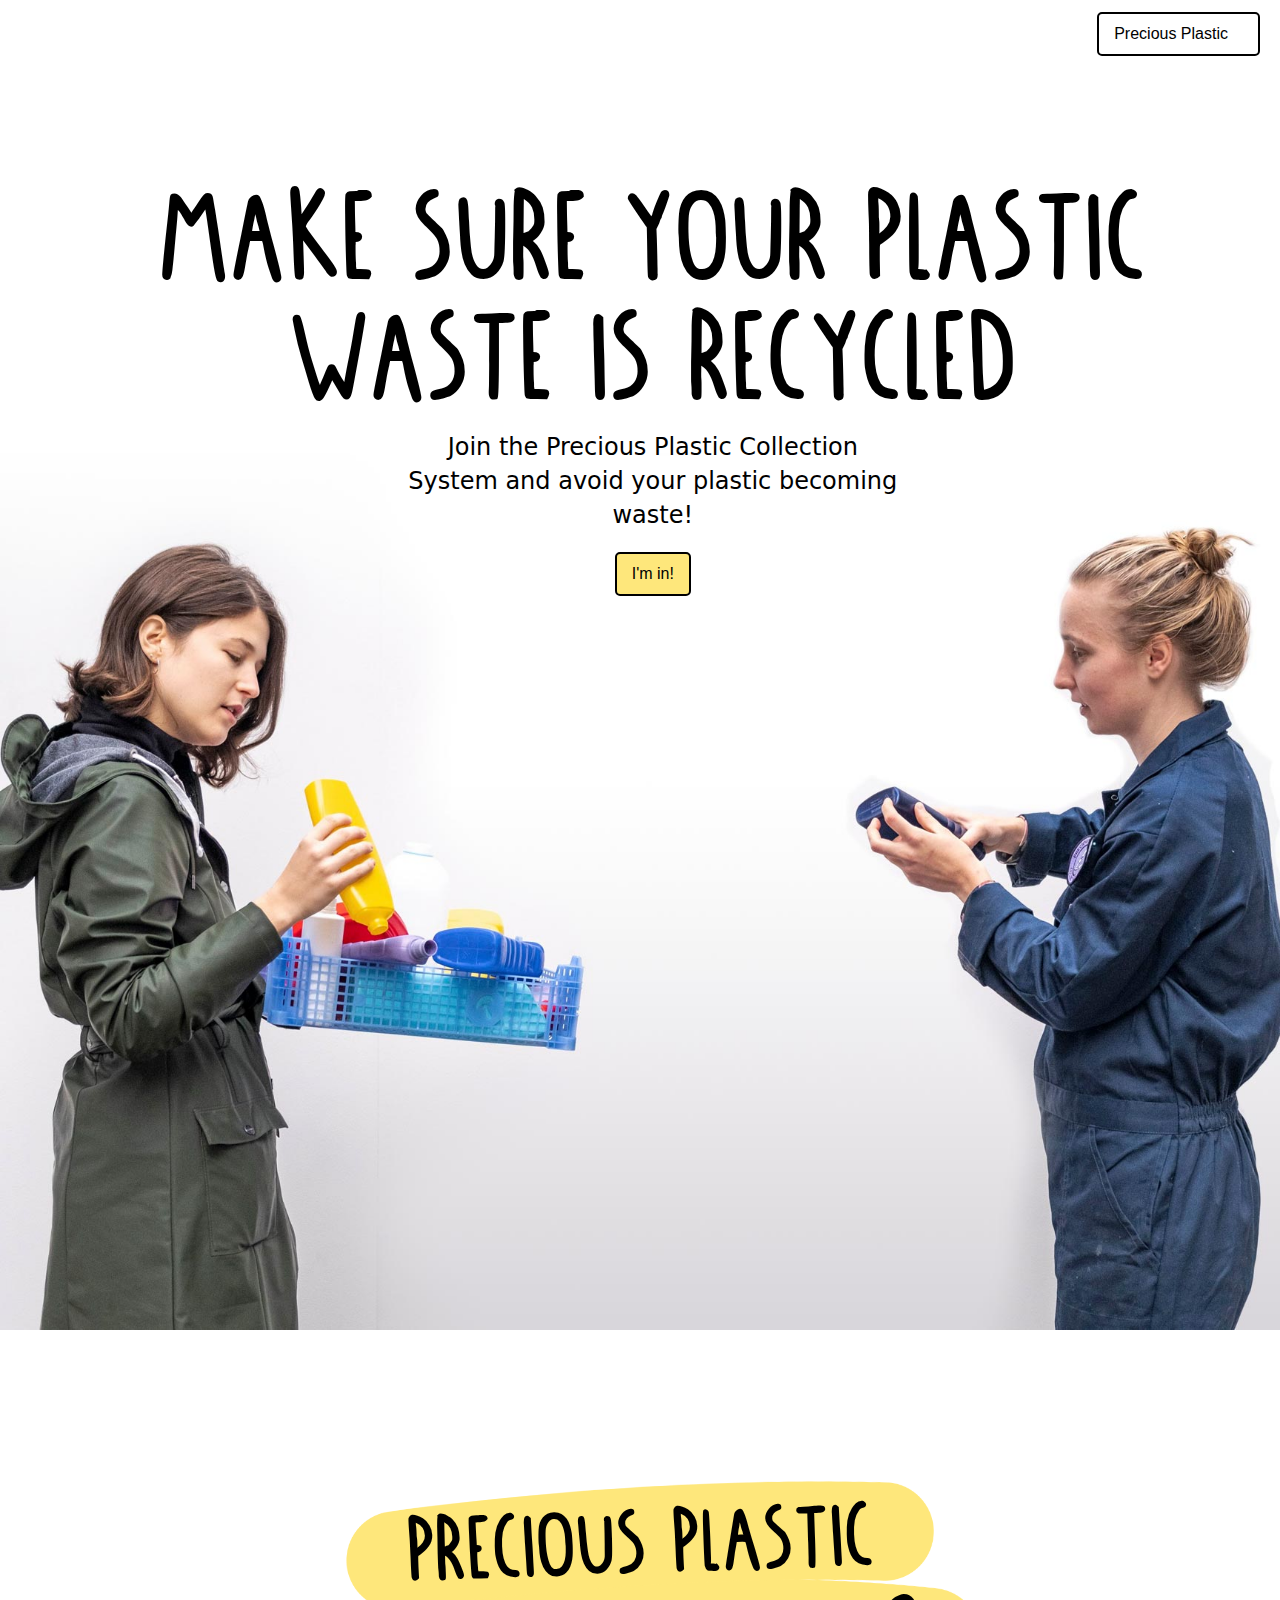
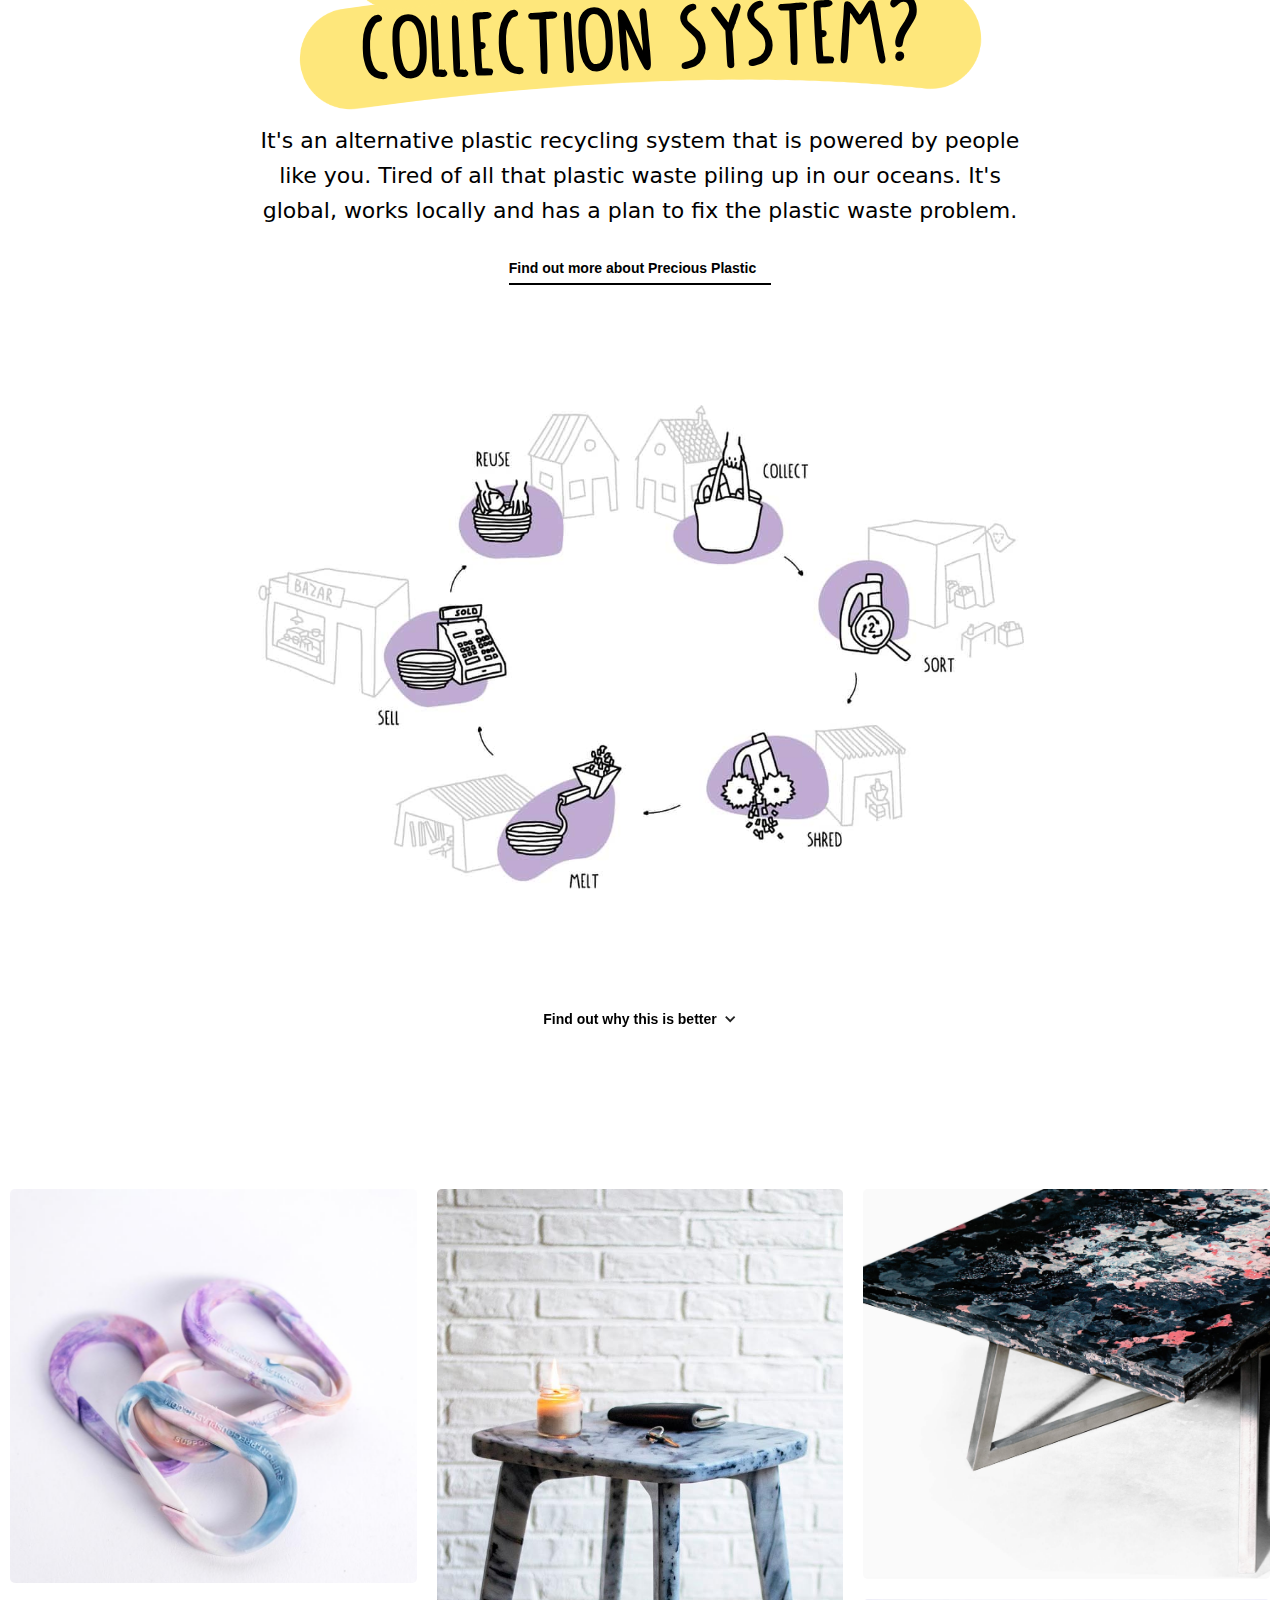
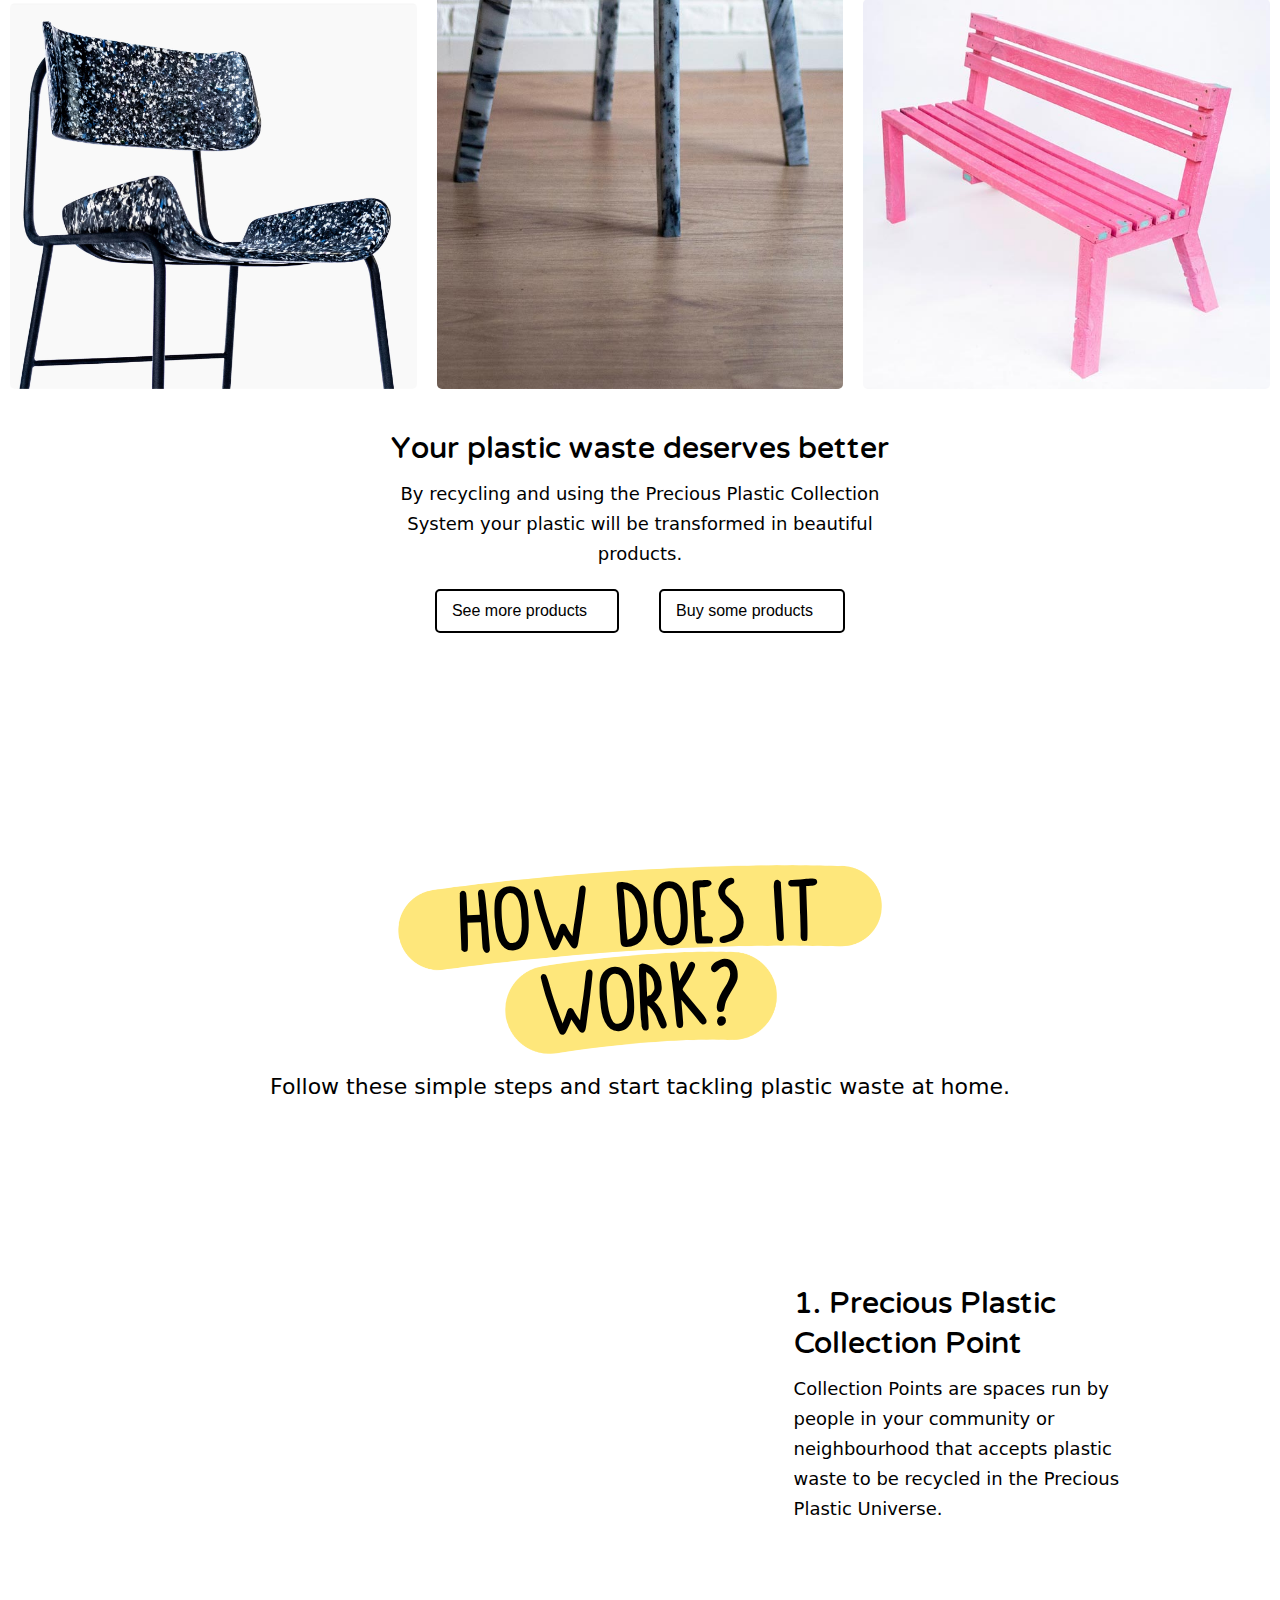
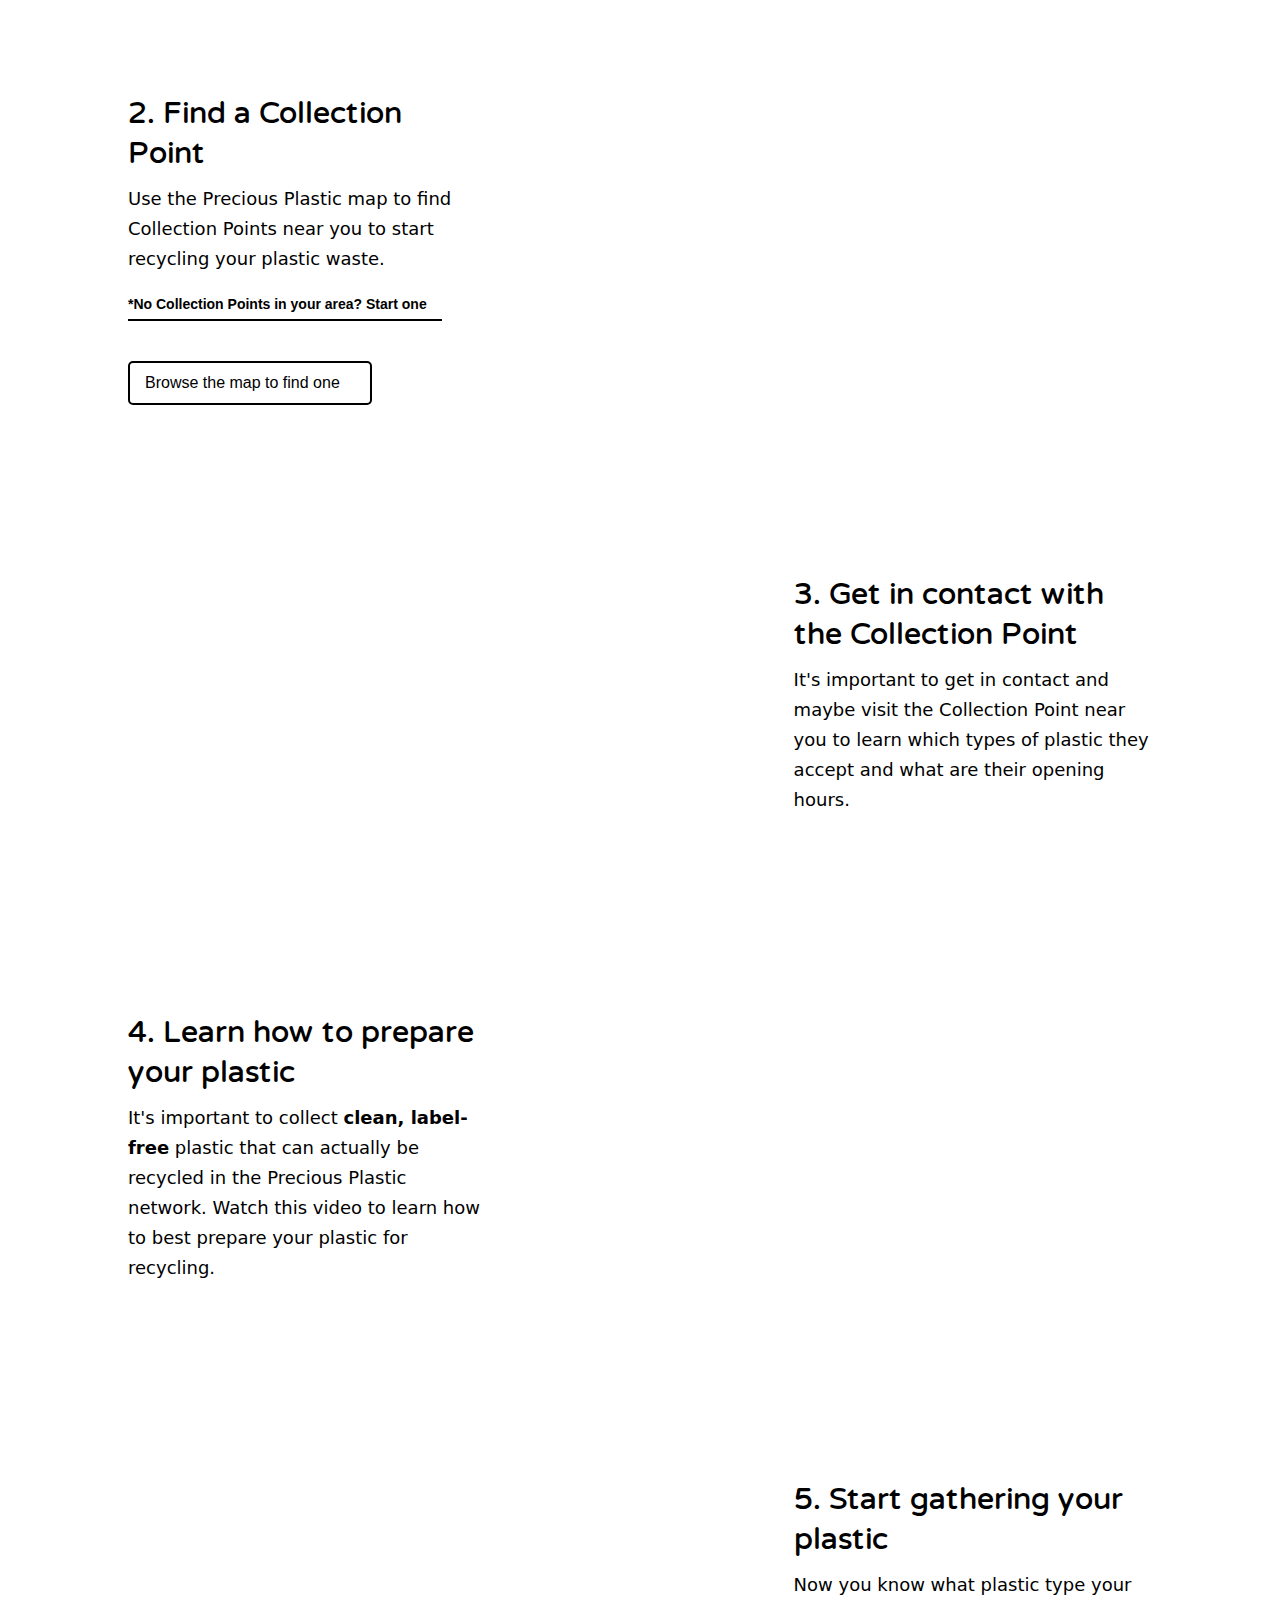
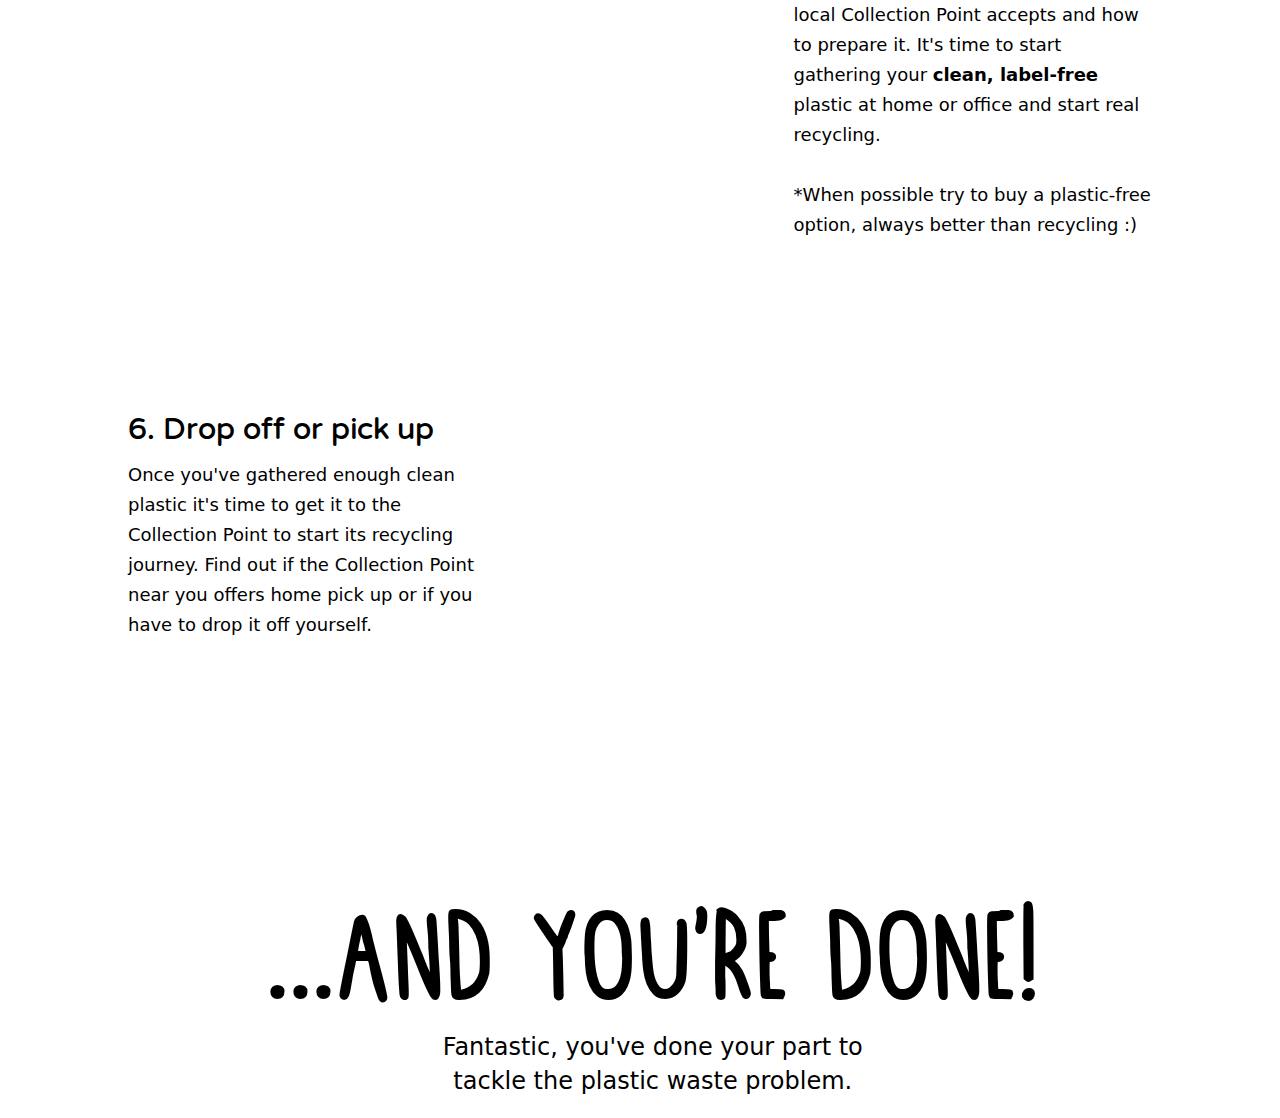
==== commit cd837aff: "Text uodate and Github workflow refresh :)" ====
--- a/index.html
+++ b/index.html
@@ -1,6 +1,6 @@
 <!DOCTYPE html>
 <!--  This site was created in Webflow. http://www.webflow.com  -->
-<!--  Last Published: Tue Jan 07 2020 05:19:13 GMT+0000 (Coordinated Universal Time)  -->
+<!--  Last Published: Tue Jan 07 2020 12:49:15 GMT+0000 (Coordinated Universal Time)  -->
 <html data-wf-page="5e0ef519f72affb30b4869db" data-wf-site="5e0ef519f72affdb504869da">
 <head>
   <meta charset="utf-8">
@@ -225,7 +225,7 @@
       <div class="image-text-wrapper invert reverse"><img src="https://uploads-ssl.webflow.com/5e004b03e5da773c54823bfb/5e0de3058473238278e2b11f_find-collection-point.jpg" alt="" class="image-image-text-combo">
         <div class="text-image-text-combo">
           <h3 class="h3-3">2. Find a Collection Point</h3>
-          <p class="paragraph-small">Use our map to find Collection Points near you to start recycling your plastic waste.<br></p>
+          <p class="paragraph-small">Use the Precious Plastic map to find Collection Points near you to start recycling your plastic waste.<br></p>
           <a href="https://preciousplastic.com/starterkits/showcase/collection-point" target="_blank" class="undeline-link-block margin-coll w-inline-block">
             <div class="flex-arrow-link undeline-link top-marg-coll">
               <h5 class="text-button research-projects">*No Collection Points in your area? Start one</h5><img src="https://uploads-ssl.webflow.com/5e004b03e5da773c54823bfb/5e01a3da6e14ef487e716893_icon%20arrow.png" width="10" alt="" class="arrow _0"></div>
